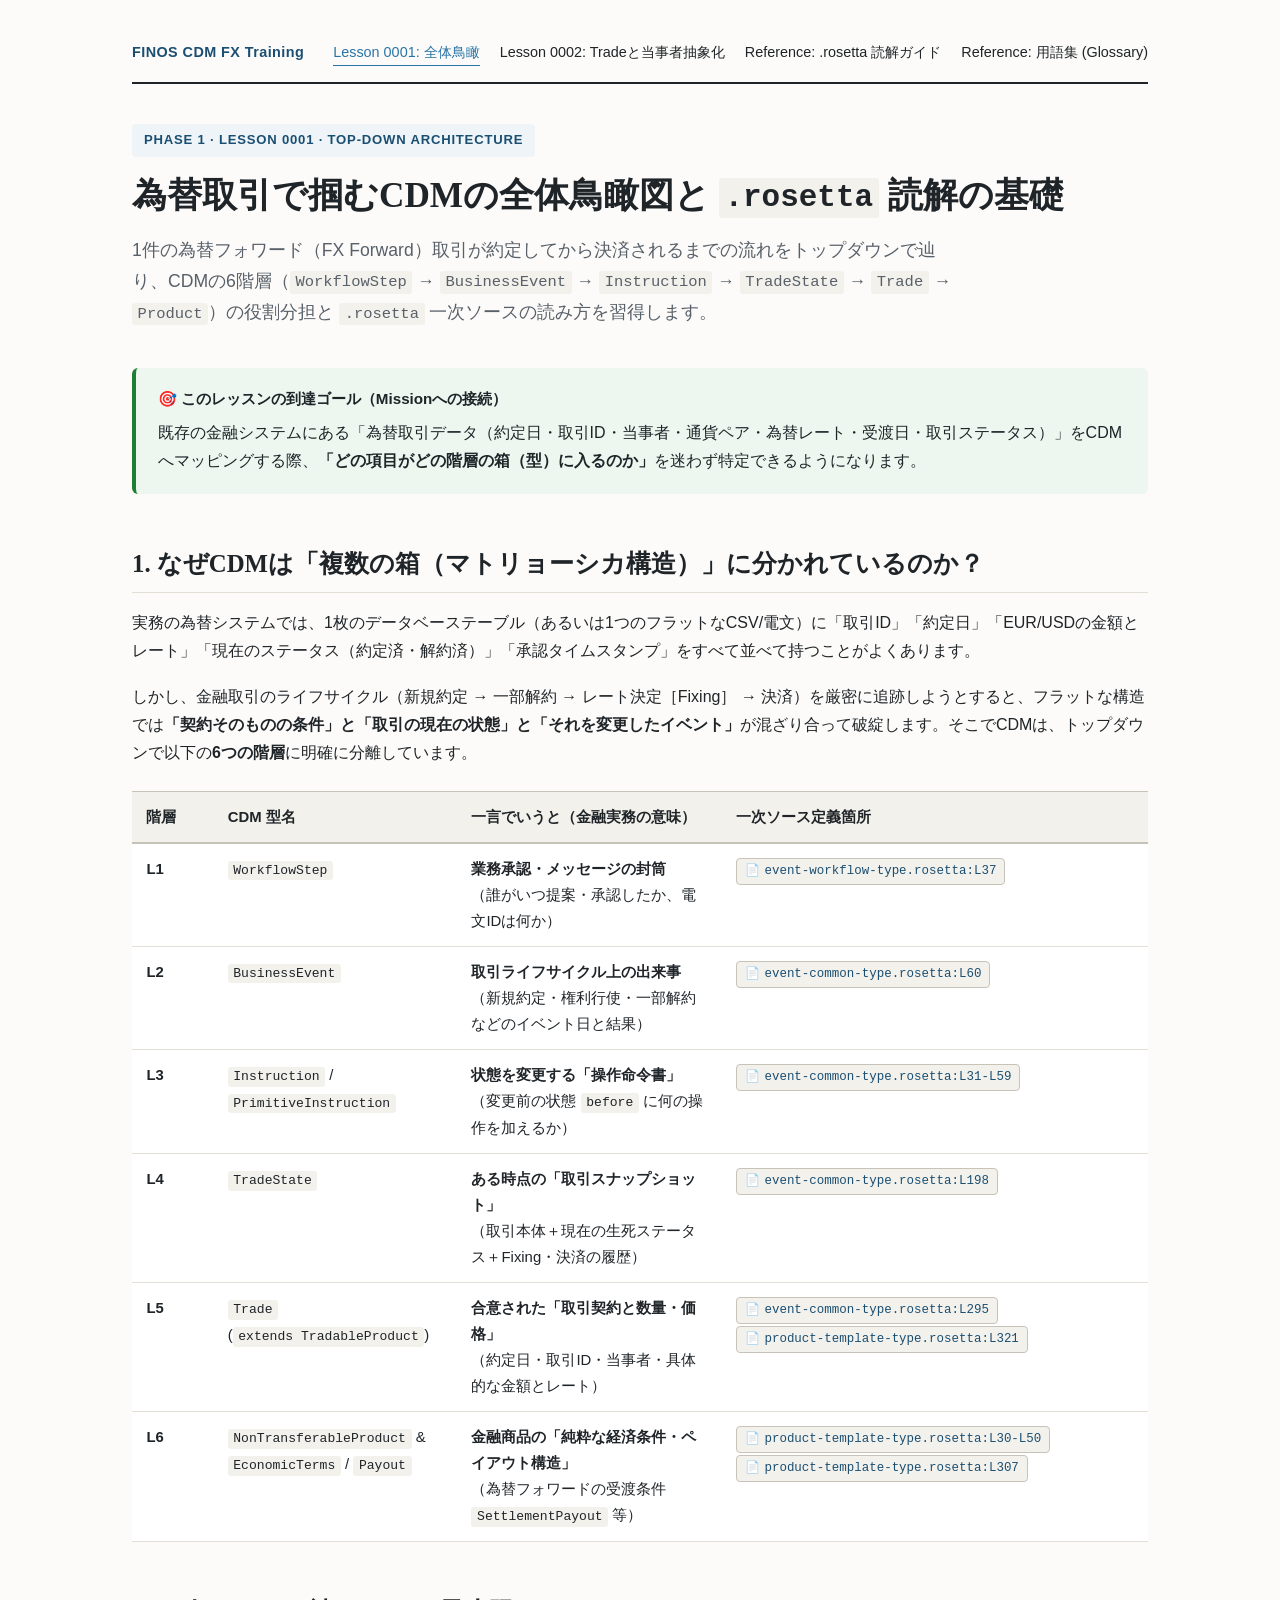
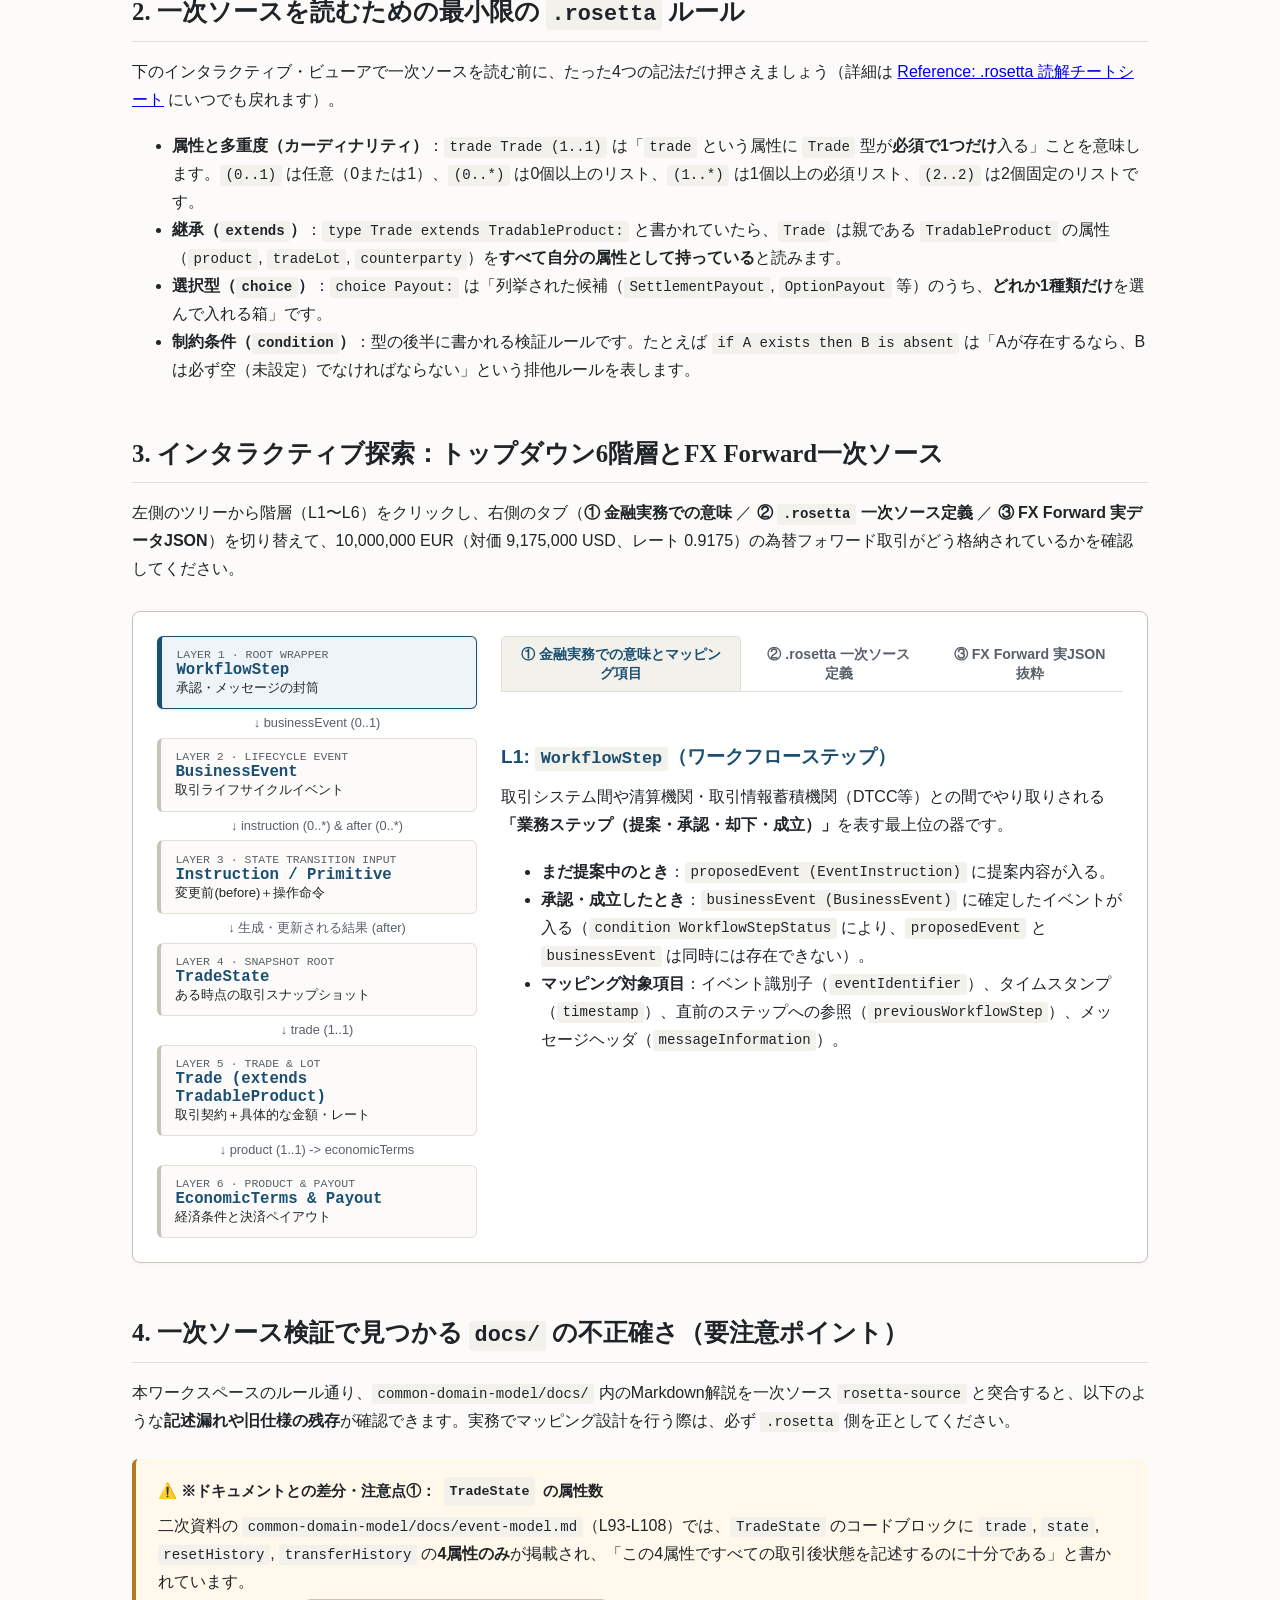
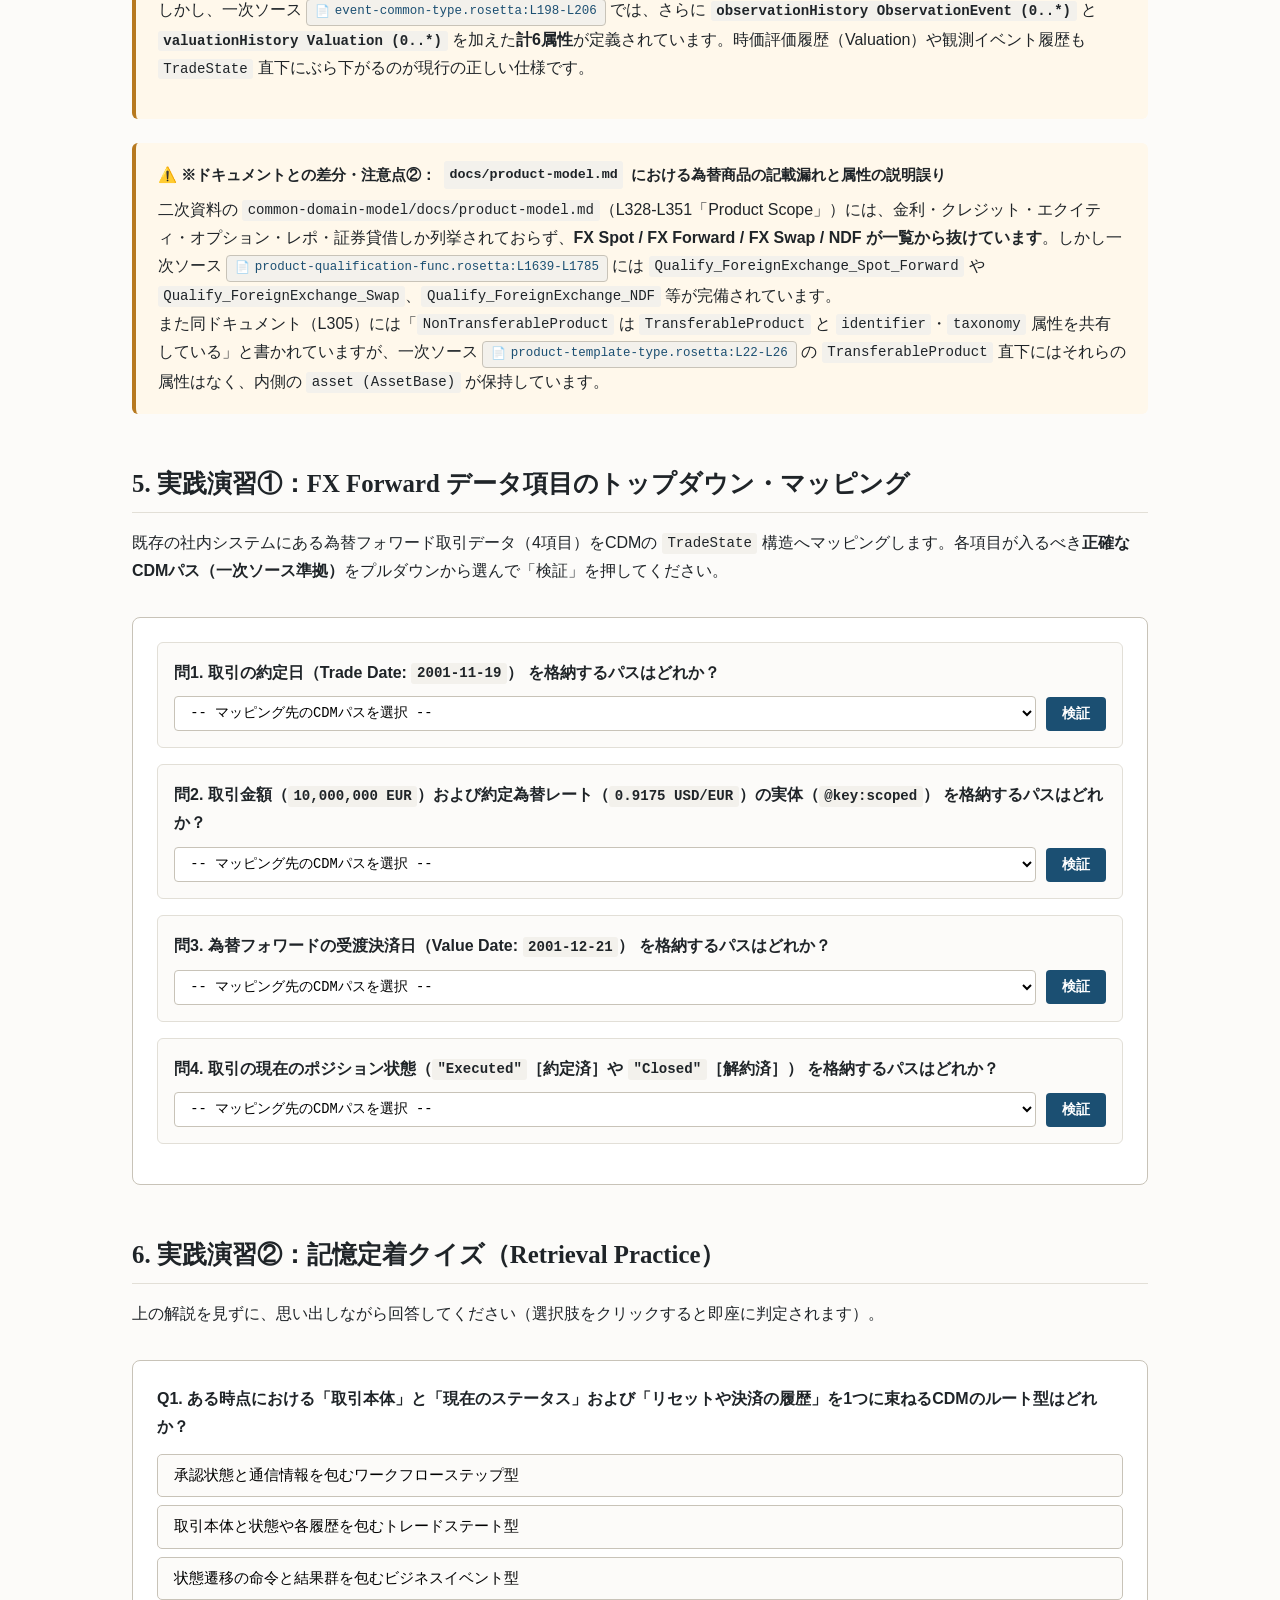
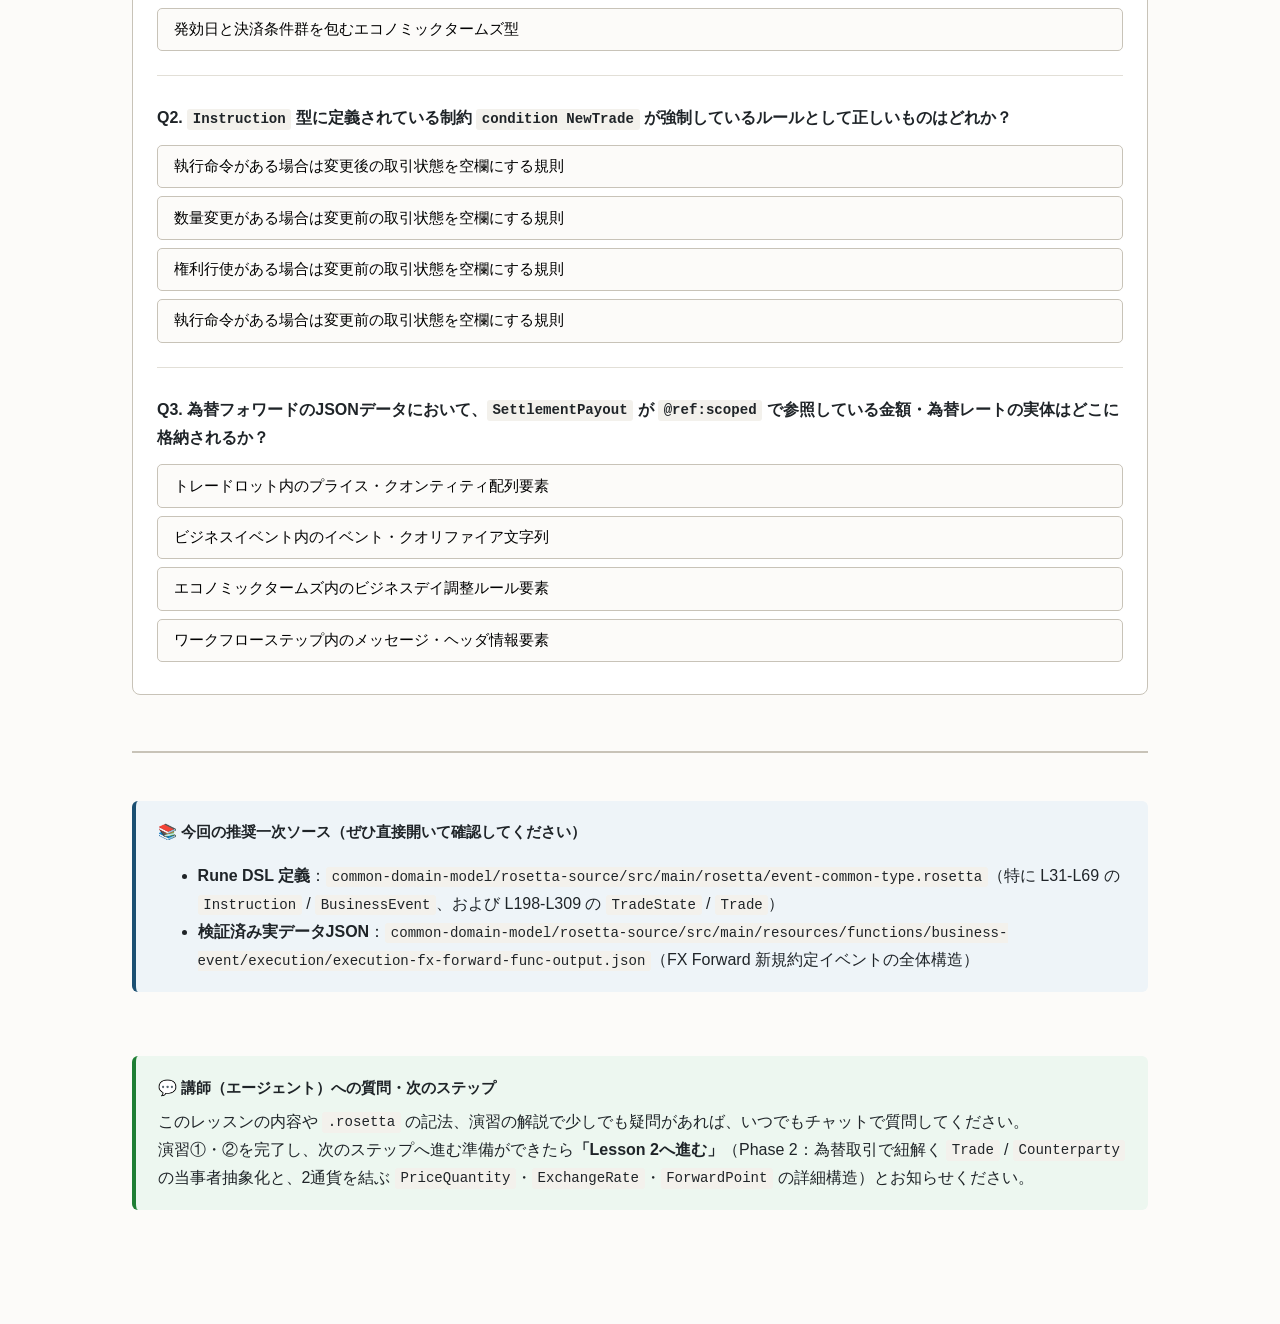
==== lessons/0001-cdm-top-down-overview.html @ 9cece1f0 "lesson1とlesson2" ====
<!DOCTYPE html>
<html lang="ja">
<head>
  <meta charset="UTF-8" />
  <meta name="viewport" content="width=device-width, initial-scale=1.0" />
  <title>Lesson 0001: 為替取引で掴むCDMの全体鳥瞰図と .rosetta 読解の基礎</title>
  <link rel="stylesheet" href="../assets/style.css" />
</head>
<body>
  <div class="page-wrapper">
    <nav class="workspace-nav">
      <a class="brand" href="./0001-cdm-top-down-overview.html">FINOS CDM FX Training</a>
      <div class="nav-links">
        <a href="./0001-cdm-top-down-overview.html" class="active">Lesson 0001: 全体鳥瞰</a>
        <a href="./0002-trade-tradableproduct-party.html">Lesson 0002: Tradeと当事者抽象化</a>
        <a href="../reference/rosetta-reading-guide.html">Reference: .rosetta 読解ガイド</a>
        <a href="../reference/glossary.html">Reference: 用語集 (Glossary)</a>
      </div>
    </nav>

    <header class="lesson-header">
      <div class="lesson-meta">Phase 1 · Lesson 0001 · Top-Down Architecture</div>
      <h1>為替取引で掴むCDMの全体鳥瞰図と <code>.rosetta</code> 読解の基礎</h1>
      <p class="lesson-subtitle">
        1件の為替フォワード（FX Forward）取引が約定してから決済されるまでの流れをトップダウンで辿り、CDMの6階層（<code>WorkflowStep</code> → <code>BusinessEvent</code> → <code>Instruction</code> → <code>TradeState</code> → <code>Trade</code> → <code>Product</code>）の役割分担と <code>.rosetta</code> 一次ソースの読み方を習得します。
      </p>
    </header>

    <div class="callout callout-mission">
      <div class="callout-title">🎯 このレッスンの到達ゴール（Missionへの接続）</div>
      <p style="margin-bottom: 0;">
        既存の金融システムにある「為替取引データ（約定日・取引ID・当事者・通貨ペア・為替レート・受渡日・取引ステータス）」をCDMへマッピングする際、<strong>「どの項目がどの階層の箱（型）に入るのか」</strong>を迷わず特定できるようになります。
      </p>
    </div>

    <!-- Section 1 -->
    <section>
      <h2>1. なぜCDMは「複数の箱（マトリョーシカ構造）」に分かれているのか？</h2>
      <p>
        実務の為替システムでは、1枚のデータベーステーブル（あるいは1つのフラットなCSV/電文）に「取引ID」「約定日」「EUR/USDの金額とレート」「現在のステータス（約定済・解約済）」「承認タイムスタンプ」をすべて並べて持つことがよくあります。
      </p>
      <p>
        しかし、金融取引のライフサイクル（新規約定 → 一部解約 → レート決定［Fixing］ → 決済）を厳密に追跡しようとすると、フラットな構造では<strong>「契約そのものの条件」と「取引の現在の状態」と「それを変更したイベント」</strong>が混ざり合って破綻します。そこでCDMは、トップダウンで以下の<strong>6つの階層</strong>に明確に分離しています。
      </p>

      <table>
        <thead>
          <tr>
            <th style="width: 8%;">階層</th>
            <th style="width: 24%;">CDM 型名</th>
            <th style="width: 26%;">一言でいうと（金融実務の意味）</th>
            <th>一次ソース定義箇所</th>
          </tr>
        </thead>
        <tbody>
          <tr>
            <td><strong>L1</strong></td>
            <td><code>WorkflowStep</code></td>
            <td><strong>業務承認・メッセージの封筒</strong><br />（誰がいつ提案・承認したか、電文IDは何か）</td>
            <td><span class="cite-badge">event-workflow-type.rosetta:L37</span></td>
          </tr>
          <tr>
            <td><strong>L2</strong></td>
            <td><code>BusinessEvent</code></td>
            <td><strong>取引ライフサイクル上の出来事</strong><br />（新規約定・権利行使・一部解約などのイベント日と結果）</td>
            <td><span class="cite-badge">event-common-type.rosetta:L60</span></td>
          </tr>
          <tr>
            <td><strong>L3</strong></td>
            <td><code>Instruction</code> /<br /><code>PrimitiveInstruction</code></td>
            <td><strong>状態を変更する「操作命令書」</strong><br />（変更前の状態 <code>before</code> に何の操作を加えるか）</td>
            <td><span class="cite-badge">event-common-type.rosetta:L31-L59</span></td>
          </tr>
          <tr>
            <td><strong>L4</strong></td>
            <td><code>TradeState</code></td>
            <td><strong>ある時点の「取引スナップショット」</strong><br />（取引本体＋現在の生死ステータス＋Fixing・決済の履歴）</td>
            <td><span class="cite-badge">event-common-type.rosetta:L198</span></td>
          </tr>
          <tr>
            <td><strong>L5</strong></td>
            <td><code>Trade</code><br />(<code>extends TradableProduct</code>)</td>
            <td><strong>合意された「取引契約と数量・価格」</strong><br />（約定日・取引ID・当事者・具体的な金額とレート）</td>
            <td><span class="cite-badge">event-common-type.rosetta:L295</span><br /><span class="cite-badge">product-template-type.rosetta:L321</span></td>
          </tr>
          <tr>
            <td><strong>L6</strong></td>
            <td><code>NonTransferableProduct</code> &amp;<br /><code>EconomicTerms</code> / <code>Payout</code></td>
            <td><strong>金融商品の「純粋な経済条件・ペイアウト構造」</strong><br />（為替フォワードの受渡条件 <code>SettlementPayout</code> 等）</td>
            <td><span class="cite-badge">product-template-type.rosetta:L30-L50</span><br /><span class="cite-badge">product-template-type.rosetta:L307</span></td>
          </tr>
        </tbody>
      </table>
    </section>

    <!-- Section 2 -->
    <section>
      <h2>2. 一次ソースを読むための最小限の <code>.rosetta</code> ルール</h2>
      <p>
        下のインタラクティブ・ビューアで一次ソースを読む前に、たった4つの記法だけ押さえましょう（詳細は <a href="../reference/rosetta-reading-guide.html">Reference: .rosetta 読解チートシート</a> にいつでも戻れます）。
      </p>
      <ul>
        <li>
          <strong>属性と多重度（カーディナリティ）</strong>：<code>trade Trade (1..1)</code> は「<code>trade</code> という属性に <code>Trade</code> 型が<strong>必須で1つだけ</strong>入る」ことを意味します。<code>(0..1)</code> は任意（0または1）、<code>(0..*)</code> は0個以上のリスト、<code>(1..*)</code> は1個以上の必須リスト、<code>(2..2)</code> は2個固定のリストです。
        </li>
        <li>
          <strong>継承（<code>extends</code>）</strong>：<code>type Trade extends TradableProduct:</code> と書かれていたら、<code>Trade</code> は親である <code>TradableProduct</code> の属性（<code>product</code>, <code>tradeLot</code>, <code>counterparty</code>）を<strong>すべて自分の属性として持っている</strong>と読みます。
        </li>
        <li>
          <strong>選択型（<code>choice</code>）</strong>：<code>choice Payout:</code> は「列挙された候補（<code>SettlementPayout</code>, <code>OptionPayout</code> 等）のうち、<strong>どれか1種類だけ</strong>を選んで入れる箱」です。
        </li>
        <li>
          <strong>制約条件（<code>condition</code>）</strong>：型の後半に書かれる検証ルールです。たとえば <code>if A exists then B is absent</code> は「Aが存在するなら、Bは必ず空（未設定）でなければならない」という排他ルールを表します。
        </li>
      </ul>
    </section>

    <!-- Section 3: Interactive Hierarchy Explorer -->
    <section>
      <h2>3. インタラクティブ探索：トップダウン6階層とFX Forward一次ソース</h2>
      <p>
        左側のツリーから階層（L1〜L6）をクリックし、右側のタブ（<strong>① 金融実務での意味</strong> ／ <strong>② <code>.rosetta</code> 一次ソース定義</strong> ／ <strong>③ FX Forward 実データJSON</strong>）を切り替えて、10,000,000 EUR（対価 9,175,000 USD、レート 0.9175）の為替フォワード取引がどう格納されているかを確認してください。
      </p>

      <div class="hierarchy-explorer" data-component="hierarchy-explorer">
        <!-- Left: Clickable Top-Down Tree -->
        <div class="hierarchy-tree">
          <button class="tree-node-btn active" data-node="node-l1">
            <span class="node-level">Layer 1 · Root Wrapper</span>
            <span class="node-name">WorkflowStep</span>
            <span class="node-ja">承認・メッセージの封筒</span>
          </button>
          <div class="tree-arrow">↓ businessEvent (0..1)</div>

          <button class="tree-node-btn" data-node="node-l2">
            <span class="node-level">Layer 2 · Lifecycle Event</span>
            <span class="node-name">BusinessEvent</span>
            <span class="node-ja">取引ライフサイクルイベント</span>
          </button>
          <div class="tree-arrow">↓ instruction (0..*) &amp; after (0..*)</div>

          <button class="tree-node-btn" data-node="node-l3">
            <span class="node-level">Layer 3 · State Transition Input</span>
            <span class="node-name">Instruction / Primitive</span>
            <span class="node-ja">変更前(before)＋操作命令</span>
          </button>
          <div class="tree-arrow">↓ 生成・更新される結果 (after)</div>

          <button class="tree-node-btn" data-node="node-l4">
            <span class="node-level">Layer 4 · Snapshot Root</span>
            <span class="node-name">TradeState</span>
            <span class="node-ja">ある時点の取引スナップショット</span>
          </button>
          <div class="tree-arrow">↓ trade (1..1)</div>

          <button class="tree-node-btn" data-node="node-l5">
            <span class="node-level">Layer 5 · Trade &amp; Lot</span>
            <span class="node-name">Trade (extends TradableProduct)</span>
            <span class="node-ja">取引契約＋具体的な金額・レート</span>
          </button>
          <div class="tree-arrow">↓ product (1..1) -> economicTerms</div>

          <button class="tree-node-btn" data-node="node-l6">
            <span class="node-level">Layer 6 · Product &amp; Payout</span>
            <span class="node-name">EconomicTerms &amp; Payout</span>
            <span class="node-ja">経済条件と決済ペイアウト</span>
          </button>
        </div>

        <!-- Right: Tabbed Detail View -->
        <div class="hierarchy-detail">
          <div class="detail-tabs">
            <button class="detail-tab-btn active" data-tab="tab-meaning">① 金融実務での意味とマッピング項目</button>
            <button class="detail-tab-btn" data-tab="tab-rosetta">② .rosetta 一次ソース定義</button>
            <button class="detail-tab-btn" data-tab="tab-json">③ FX Forward 実JSON抜粋</button>
          </div>

          <!-- L1 Content -->
          <div class="node-detail-card" data-node-content="node-l1" style="display: block;">
            <div class="detail-pane active" data-pane="tab-meaning">
              <h3>L1: <code>WorkflowStep</code>（ワークフローステップ）</h3>
              <p>
                取引システム間や清算機関・取引情報蓄積機関（DTCC等）との間でやり取りされる<strong>「業務ステップ（提案・承認・却下・成立）」</strong>を表す最上位の器です。
              </p>
              <ul>
                <li><strong>まだ提案中のとき</strong>：<code>proposedEvent (EventInstruction)</code> に提案内容が入る。</li>
                <li><strong>承認・成立したとき</strong>：<code>businessEvent (BusinessEvent)</code> に確定したイベントが入る（<code>condition WorkflowStepStatus</code> により、<code>proposedEvent</code> と <code>businessEvent</code> は同時には存在できない）。</li>
                <li><strong>マッピング対象項目</strong>：イベント識別子（<code>eventIdentifier</code>）、タイムスタンプ（<code>timestamp</code>）、直前のステップへの参照（<code>previousWorkflowStep</code>）、メッセージヘッダ（<code>messageInformation</code>）。</li>
              </ul>
            </div>
            <div class="detail-pane" data-pane="tab-rosetta">
              <div class="code-header">
                <span>common-domain-model/rosetta-source/src/main/rosetta/event-workflow-type.rosetta (L37-L67)</span>
              </div>
              <pre><code><span class="kw">type</span> <span class="ty">WorkflowStep</span>:
    <span class="mt">[metadata key]</span>
    <span class="mt">[rootType]</span>

    businessEvent <span class="ty">BusinessEvent</span> (0..1) <span class="cm">&lt;"Life cycle event for the step."&gt;</span>
    counterpartyPositionBusinessEvent <span class="ty">CounterpartyPositionBusinessEvent</span> (0..1)
    proposedEvent <span class="ty">EventInstruction</span> (0..1) <span class="cm">&lt;"The proposed event for a workflow step."&gt;</span>
    rejected <span class="ty">boolean</span> (0..1) <span class="cm">&lt;"Flags this step as rejected."&gt;</span>
    approval <span class="ty">WorkflowStepApproval</span> (0..*)
    previousWorkflowStep <span class="ty">WorkflowStep</span> (0..1)
        <span class="mt">[metadata reference]</span>
    messageInformation <span class="ty">MessageInformation</span> (0..1)
    timestamp <span class="ty">EventTimestamp</span> (1..*)
    eventIdentifier <span class="ty">Identifier</span> (1..*)
    action <span class="ty">ActionEnum</span> (0..1) <span class="cm">&lt;"New, Correct, Cancel"&gt;</span>
    party <span class="ty">Party</span> (0..*)
    account <span class="ty">Account</span> (0..*)
    workflowState <span class="ty">WorkflowState</span> (0..1)

    <span class="cd">condition</span> CounterpartyPositionBusinessEventOrBusinessEventOrProposedEventChoice:
        <span class="kw">required choice</span> counterpartyPositionBusinessEvent, businessEvent, proposedEvent</code></pre>
            </div>
            <div class="detail-pane" data-pane="tab-json">
              <div class="code-header">
                <span>WorkflowStep が BusinessEvent を内包する構造イメージ</span>
              </div>
              <pre><code>{
  "@type": "cdm.event.workflow.WorkflowStep",
  "businessEvent": {
    "@type": "cdm.event.common.BusinessEvent",
    "eventDate": "2001-11-19",
    "eventQualifier": "Execution",
    "instruction": [ ... ],
    "after": [ ... ]
  },
  "timestamp": [ {
    "dateTime": "2001-11-19T10:15:00Z",
    "qualification": "eventCreationDateTime"
  } ],
  "eventIdentifier": [ {
    "assignedIdentifier": [ { "identifier": { "@data": "EVENT-001" } } ]
  } ]
}</code></pre>
            </div>
          </div>

          <!-- L2 Content -->
          <div class="node-detail-card" data-node-content="node-l2" style="display: none;">
            <div class="detail-pane active" data-pane="tab-meaning">
              <h3>L2: <code>BusinessEvent</code>（ビジネスイベント）</h3>
              <p>
                <code>EventInstruction</code> を継承（<code>extends</code>）し、取引ライフサイクル上の<strong>「1つの確定した出来事（新規約定・オプション行使・一部解約・ノベーション等）」</strong>を表します。
              </p>
              <ul>
                <li><strong>親 <code>EventInstruction</code> から引き継ぐ属性</strong>：<code>eventDate</code>（イベント発生日）、<code>effectiveDate</code>（効力発生日）、<code>intent</code>（イベント意図）、そして<strong><code>instruction Instruction (0..*)</code>（どんな操作を行ったか）</strong>。</li>
                <li><strong><code>BusinessEvent</code> 固有の属性</strong>：<code>eventQualifier</code>（<code>"Execution"</code> 等の自動判定ラベル）と、<strong><code>after TradeState (0..*)</code>（イベントの結果として生まれた取引状態）</strong>。</li>
                <li><strong>重要ルール</strong>：<code>condition EventDate</code> により、<code>BusinessEvent</code> では <code>eventDate</code> が必ず存在しなければなりません。</li>
              </ul>
            </div>
            <div class="detail-pane" data-pane="tab-rosetta">
              <div class="code-header">
                <span>event-workflow-type.rosetta (L72-L82) &amp; event-common-type.rosetta (L60-L69)</span>
              </div>
              <pre><code><span class="cm">// 親型（event-workflow-type.rosetta:L72）</span>
<span class="kw">type</span> <span class="ty">EventInstruction</span>:
    intent <span class="ty">EventIntentEnum</span> (0..1)
    corporateActionIntent <span class="ty">CorporateActionTypeEnum</span> (0..1)
    eventDate <span class="ty">date</span> (0..1)
    eventTime <span class="ty">TimeZone</span> (0..1)
    effectiveDate <span class="ty">date</span> (0..1)
    effectiveTime <span class="ty">TimeZone</span> (0..1)
    packageInformation <span class="ty">IdentifiedList</span> (0..1)
    instruction <span class="ty">Instruction</span> (0..*) <span class="cm">&lt;"Specifies the instructions to create the Business Event."&gt;</span>

<span class="cm">// 子型（event-common-type.rosetta:L60）</span>
<span class="kw">type</span> <span class="ty">BusinessEvent</span> <span class="kw">extends</span> <span class="ty">EventInstruction</span>:
    <span class="mt">[metadata key]</span>
    <span class="mt">[rootType]</span>

    eventQualifier <span class="ty">string</span> (0..1) <span class="cm">&lt;"e.g. Execution, PartialTermination, Novation..."&gt;</span>
    after <span class="ty">TradeState</span> (0..*) <span class="cm">&lt;"Specifies the after trade state(s) created."&gt;</span>

    <span class="cd">condition</span> EventDate:
        eventDate <span class="kw">exists</span></code></pre>
            </div>
            <div class="detail-pane" data-pane="tab-json">
              <div class="code-header">
                <span>rosetta-source/src/main/resources/functions/business-event/execution/execution-fx-forward-func-output.json (L1-L10, L157-L160)</span>
              </div>
              <pre><code>{
  "@model" : "cdm",
  "@type" : "cdm.event.common.BusinessEvent",
  "eventDate" : "2001-11-19",
  "instruction" : [ {
    "primitiveInstruction" : {
      "execution" : { ... }
    }
  } ],
  "eventQualifier" : "Execution",
  "after" : [ {
    "trade" : { ... },
    "state" : {
      "positionState" : "Executed"
    }
  } ]
}</code></pre>
            </div>
          </div>

          <!-- L3 Content -->
          <div class="node-detail-card" data-node-content="node-l3" style="display: none;">
            <div class="detail-pane active" data-pane="tab-meaning">
              <h3>L3: <code>Instruction</code> &amp; <code>PrimitiveInstruction</code>（操作命令）</h3>
              <p>
                CDMのイベントモデルの核心は、<strong>「変更前の取引状態（<code>before</code>）＋ プリミティブ命令（<code>primitiveInstruction</code>）＝ 変更後の取引状態（<code>after</code>）」</strong>という関数型ステートマシンになっている点です。
              </p>
              <ul>
                <li><strong>新規約定（Execution）のとき</strong>：まだ取引が存在しない状態から新しい取引を作るため、<strong><code>before</code> は必ず空（<code>is absent</code>）</strong>になり、<code>primitiveInstruction -> execution</code> に約定内容を入れます（<code>condition NewTrade</code> で厳密に強制）。</li>
                <li><strong>既存取引のイベント（一部解約・権利行使・Fixing等）のとき</strong>：<code>before</code> に変更前の <code>TradeState</code> を参照させ、<code>quantityChange</code>（数量変更）や <code>exercise</code>（権利行使）、<code>reset</code>（レート確定）を指定します。</li>
              </ul>
            </div>
            <div class="detail-pane" data-pane="tab-rosetta">
              <div class="code-header">
                <span>common-domain-model/rosetta-source/src/main/rosetta/event-common-type.rosetta (L31-L59)</span>
              </div>
              <pre><code><span class="kw">type</span> <span class="ty">Instruction</span>:
    <span class="mt">[rootType]</span>
    primitiveInstruction <span class="ty">PrimitiveInstruction</span> (0..1)
    before <span class="ty">TradeState</span> (0..1) <span class="cm">&lt;"Specifies the trade state that will be acted on"&gt;</span>
        <span class="mt">[metadata reference]</span>

    <span class="cd">condition</span> NewTrade: <span class="cm">&lt;"There must be no before trade state if execution exists, and vice versa."&gt;</span>
        (<span class="kw">if</span> primitiveInstruction -> execution <span class="kw">exists then</span> before <span class="kw">is absent else</span> True)
            <span class="kw">and</span> (<span class="kw">if</span> before <span class="kw">is absent then</span> primitiveInstruction -> execution <span class="kw">exists else</span> True)

<span class="kw">type</span> <span class="ty">PrimitiveInstruction</span>:
    contractFormation <span class="ty">ContractFormationInstruction</span> (0..1)
    execution <span class="ty">ExecutionInstruction</span> (0..1)       <span class="cm">// 新規約定</span>
    exercise <span class="ty">ExerciseInstruction</span> (0..1)         <span class="cm">// FXオプション等の権利行使</span>
    partyChange <span class="ty">PartyChangeInstruction</span> (0..1)   <span class="cm">// ノベーション（当事者変更）</span>
    quantityChange <span class="ty">QuantityChangeInstruction</span> (0..1) <span class="cm">// 一部解約・増額</span>
    reset <span class="ty">ResetInstruction</span> (0..1)               <span class="cm">// NDF等のFixing（レート決定）</span>
    split <span class="ty">SplitInstruction</span> (0..1)               <span class="cm">// アロケーション・清算分割</span>
    termsChange <span class="ty">TermsChangeInstruction</span> (0..1)   <span class="cm">// 条件変更（アメンドメント）</span>
    transfer <span class="ty">TransferInstruction</span> (0..1)         <span class="cm">// キャッシュフロー受渡・決済</span>
    observation <span class="ty">ObservationInstruction</span> (0..1)
    valuation <span class="ty">ValuationInstruction</span> (0..1)</code></pre>
            </div>
            <div class="detail-pane" data-pane="tab-json">
              <div class="code-header">
                <span>execution-fx-forward-func-output.json (L7-L19, L130-L156) — 新規約定のため before は存在しない</span>
              </div>
              <pre><code>"instruction" : [ {
  "primitiveInstruction" : {
    "execution" : {
      "product" : {
        "taxonomy" : [ {
          "source" : "ISDA",
          "value" : { "name" : { "@data" : "ForeignExchange_Spot_Forward" } },
          "calculated" : true
        } ],
        "economicTerms" : { ... }
      },
      "priceQuantity" : [ ... ],
      "counterparty" : [ ... ],
      "parties" : [ ... ],
      "tradeDate" : { "@data" : "2001-11-19" },
      "tradeIdentifier" : [ ... ]
    }
  }
} ]</code></pre>
            </div>
          </div>

          <!-- L4 Content -->
          <div class="node-detail-card" data-node-content="node-l4" style="display: none;">
            <div class="detail-pane active" data-pane="tab-meaning">
              <h3>L4: <code>TradeState</code>（トレード・ステート）</h3>
              <p>
                実務で「ポジション管理画面」や「取引一覧DB」が保持している<strong>「ある時点における1件の取引の最新状態（スナップショット）」</strong>に相当します。<code>[rootType]</code> がついているため、<code>BusinessEvent</code> の外で単体のJSONルートとしても扱えます（FpMLのConfirmation変換出力もこの <code>TradeState</code> がルートになります）。
              </p>
              <ul>
                <li><code>trade Trade (1..1)</code>：取引契約そのもの（必須）。</li>
                <li><code>state State (0..1)</code>：現在のポジション状態（<code>Executed</code>［約定済］、<code>Formed</code>［契約成立済］、<code>Settled</code>［決済済］、<code>Closed</code>［解約・消滅済］など）。</li>
                <li><strong>4つの履歴リスト（<code>0..*</code>）</strong>：<code>resetHistory</code>（NDF等のFixing履歴）、<code>transferHistory</code>（決済キャッシュフロー履歴）、<code>observationHistory</code>（イベント観測履歴）、<code>valuationHistory</code>（時価評価履歴）。</li>
              </ul>
            </div>
            <div class="detail-pane" data-pane="tab-rosetta">
              <div class="code-header">
                <span>common-domain-model/rosetta-source/src/main/rosetta/event-common-type.rosetta (L198-L206, L235-L242)</span>
              </div>
              <pre><code><span class="kw">type</span> <span class="ty">TradeState</span>:
    <span class="mt">[metadata key]</span>
    <span class="mt">[rootType]</span>
    trade <span class="ty">Trade</span> (1..1) <span class="cm">&lt;"Represents the Trade that has been effected by a business or life-cycle event."&gt;</span>
    state <span class="ty">State</span> (0..1) <span class="cm">&lt;"Represents the State of the Trade through its life-cycle."&gt;</span>
    resetHistory <span class="ty">Reset</span> (0..*) <span class="cm">&lt;"Represents the updated Trade attributes which can change as the result of a reset event."&gt;</span>
    transferHistory <span class="ty">TransferState</span> (0..*) <span class="cm">&lt;"Represents the updated Trade attributes which can change as the result of a transfer event."&gt;</span>
    observationHistory <span class="ty">ObservationEvent</span> (0..*)
    valuationHistory <span class="ty">Valuation</span> (0..*)

<span class="kw">type</span> <span class="ty">State</span>:
    closedState <span class="ty">ClosedState</span> (0..1)
    positionState <span class="ty">PositionStatusEnum</span> (0..1) <span class="cm">&lt;"Executed, Formed, Settled, Cancelled, Closed..."&gt;</span>

    <span class="cd">condition</span> ClosedStateExists:
        <span class="kw">if</span> positionState = <span class="ty">PositionStatusEnum</span> -> Closed
        <span class="kw">then</span> closedState <span class="kw">exists</span></code></pre>
            </div>
            <div class="detail-pane" data-pane="tab-json">
              <div class="code-header">
                <span>rosetta-source/src/main/resources/ingest/output/fpml-confirmation-to-trade-state/fpml-5-13-products-fx-derivatives/fx-ex03-fx-fwd.json</span>
              </div>
              <pre><code>{
  "@model" : "cdm",
  "@type" : "cdm.event.common.TradeState",
  "@version" : "0.0.0.master-SNAPSHOT",
  "@key" : "97ab3971",
  "trade" : {
    "product" : { ... },
    "tradeLot" : [ ... ],
    "counterparty" : [ ... ],
    "tradeIdentifier" : [ ... ],
    "tradeDate" : { "@data" : "2001-11-19" },
    "party" : [ ... ]
  }
}</code></pre>
            </div>
          </div>

          <!-- L5 Content -->
          <div class="node-detail-card" data-node-content="node-l5" style="display: none;">
            <div class="detail-pane active" data-pane="tab-meaning">
              <h3>L5: <code>Trade</code>（<code>extends TradableProduct</code>）</h3>
              <p>
                ここがデータマッピング上の最重要ポイントです。<code>Trade</code> は親型である <strong><code>TradableProduct</code> を継承（<code>extends</code>）</strong>しているため、以下の2グループの属性を併せ持ちます。
              </p>
              <ul>
                <li>
                  <strong>① <code>Trade</code> 自身の属性（取引の行政・契約メタ情報）</strong>：
                  <code>tradeIdentifier (1..*)</code>（両当事者の取引番号やUTI/USI）、<code>tradeDate (1..1)</code>（約定日）、<code>party (0..*)</code>（LEI等の当事者情報の実体）、<code>contractDetails (0..1)</code>（準拠法やISDAマスター契約への紐づけ）、<code>collateral (0..1)</code>。
                </li>
                <li>
                  <strong>② 親 <code>TradableProduct</code> から継承した属性（経済実体）</strong>：
                  <code>product (1..1)</code>（商品構造）、<code>tradeLot (1..*)</code>（<strong>実際の金額・為替レート・通貨を入れる <code>priceQuantity</code> はここに入る！</strong>）、<code>counterparty (2..2)</code>（<code>Party1</code> / <code>Party2</code> と実当事者 <code>party</code> の対応付け）。
                </li>
              </ul>
            </div>
            <div class="detail-pane" data-pane="tab-rosetta">
              <div class="code-header">
                <span>product-template-type.rosetta (L317-L329) &amp; event-common-type.rosetta (L295-L309)</span>
              </div>
              <pre><code><span class="cm">// 親型（product-template-type.rosetta:L321）</span>
<span class="kw">type</span> <span class="ty">TradableProduct</span>:
    product <span class="ty">NonTransferableProduct</span> (1..1)
    tradeLot <span class="ty">TradeLot</span> (1..*) <span class="cm">&lt;"Specifies the price, quantity and effective date of each trade lot"&gt;</span>
    counterparty <span class="ty">Counterparty</span> (2..2) <span class="cm">&lt;"Party1 and Party2 mapped to actual party references"&gt;</span>
    ancillaryParty <span class="ty">AncillaryParty</span> (0..*)
    adjustment <span class="ty">NotionalAdjustmentEnum</span> (0..1)

<span class="kw">type</span> <span class="ty">TradeLot</span>:
    lotIdentifier <span class="ty">Identifier</span> (0..*)
    priceQuantity <span class="ty">PriceQuantity</span> (1..*) <span class="cm">&lt;"為替レート(price)・金額(quantity)・通貨(observable)の実体"&gt;</span>

<span class="cm">// 子型（event-common-type.rosetta:L295）</span>
<span class="kw">type</span> <span class="ty">Trade</span> <span class="kw">extends</span> <span class="ty">TradableProduct</span>:
    <span class="mt">[metadata key]</span>
    tradeIdentifier <span class="ty">TradeIdentifier</span> (1..*)
    tradeDate <span class="ty">date</span> (1..1)
        <span class="mt">[metadata id]</span>
    tradeTime <span class="ty">TimeZone</span> (0..1)
    party <span class="ty">Party</span> (0..*)
    partyRole <span class="ty">PartyRole</span> (0..*)
    executionDetails <span class="ty">ExecutionDetails</span> (0..1)
    contractDetails <span class="ty">ContractDetails</span> (0..1)
    collateral <span class="ty">Collateral</span> (0..1)</code></pre>
            </div>
            <div class="detail-pane" data-pane="tab-json">
              <div class="code-header">
                <span>fx-ex03-fx-fwd.json (L44-L142) — tradeLot に 10,000,000 EUR とレート 0.9175 USD/EUR の実体が入る</span>
              </div>
              <pre><code>"tradeLot" : [ {
  "priceQuantity" : [ {
    "price" : [ {
      "@key:scoped" : "price-1",
      "value" : 0.9175,
      "unit" : { "currency" : { "@data" : "USD" } },
      "perUnitOf" : { "currency" : { "@data" : "EUR" } },
      "priceType" : "ExchangeRate",
      "composite" : {
        "baseValue" : 0.9130,
        "operand" : 0.0045,
        "arithmeticOperator" : "Add",
        "operandType" : "ForwardPoint"
      },
      "derivedQuantity" : {
        "value" : 9175000,
        "unit" : { "currency" : { "@data" : "USD" } }
      }
    } ],
    "quantity" : {
      "@key:scoped" : "quantity-1",
      "value" : 10000000,
      "unit" : { "currency" : { "@data" : "EUR" } }
    },
    "observable" : {
      "@key:scoped" : "observable-1",
      "@data" : { "@type" : "cdm.base.staticdata.asset.common.Cash", ... }
    }
  } ]
} ],
"tradeDate" : { "@data" : "2001-11-19" }</code></pre>
            </div>
          </div>

          <!-- L6 Content -->
          <div class="node-detail-card" data-node-content="node-l6" style="display: none;">
            <div class="detail-pane active" data-pane="tab-meaning">
              <h3>L6: <code>NonTransferableProduct</code> → <code>EconomicTerms</code> → <code>Payout</code></h3>
              <p>
                一番内側にあるのが「金融商品の仕組み（キャッシュフローや決済のルール）」を表す層です。
              </p>
              <ul>
                <li><strong><code>NonTransferableProduct</code></strong>：2者間の相対契約型プロダクト。ISDA分類などを入れる <code>taxonomy</code> と、経済条件の本体 <code>economicTerms (1..1)</code> を持ちます。</li>
                <li><strong><code>EconomicTerms</code></strong>：発効日・終了日や、<strong><code>payout Payout (1..*)</code></strong> を持ちます。</li>
                <li>
                  <strong>為替商品の <code>Payout</code> の使い分け</strong>（Phase 3で詳解）：
                  <ul>
                    <li><strong>FX Spot / Forward / Swap / NDF / NDS</strong>：<code>SettlementPayout</code> を使用。</li>
                    <li><strong>FX Option（バニラ / NDO / アベレージレート / アベレージストライク / バリア / ギャップ）</strong>：<code>OptionPayout</code> を使用。</li>
                    <li><strong>シンセティック・マルチフォワード</strong>：<code>payout (1..*)</code> に複数の <code>OptionPayout</code>（Call＋Put等）およびスケジュールを組み合わせて表現。</li>
                  </ul>
                </li>
              </ul>
            </div>
            <div class="detail-pane" data-pane="tab-rosetta">
              <div class="code-header">
                <span>common-domain-model/rosetta-source/src/main/rosetta/product-template-type.rosetta (L30-L50, L287-L312)</span>
              </div>
              <pre><code><span class="kw">type</span> <span class="ty">NonTransferableProduct</span>:
    <span class="mt">[metadata key]</span>
    identifier <span class="ty">ProductIdentifier</span> (0..*)
    taxonomy <span class="ty">ProductTaxonomy</span> (0..*)
    economicTerms <span class="ty">EconomicTerms</span> (1..1)

<span class="kw">type</span> <span class="ty">EconomicTerms</span>:
    effectiveDate <span class="ty">AdjustableOrRelativeDate</span> (0..1)
    terminationDate <span class="ty">AdjustableOrRelativeDate</span> (0..1)
    dateAdjustments <span class="ty">BusinessDayAdjustments</span> (0..1)
    payout <span class="ty">Payout</span> (1..*) <span class="cm">&lt;"1個以上のPayoutを組み合わせる"&gt;</span>
    terminationProvision <span class="ty">TerminationProvision</span> (0..1)
    calculationAgent <span class="ty">CalculationAgent</span> (0..1)
    nonStandardisedTerms <span class="ty">boolean</span> (0..1)
    collateral <span class="ty">Collateral</span> (0..1)

<span class="kw">choice</span> <span class="ty">Payout</span>:
    <span class="ty">AssetPayout</span>
    <span class="ty">CommodityPayout</span>
    <span class="ty">CreditDefaultPayout</span>
    <span class="ty">FixedPricePayout</span>
    <span class="ty">InterestRatePayout</span>
    <span class="ty">OptionPayout</span>       <span class="cm">// 為替オプション・シンセティック系で使用</span>
    <span class="ty">PerformancePayout</span>
    <span class="ty">SettlementPayout</span>   <span class="cm">// FX Spot / Forward / Swap / NDF で使用</span></code></pre>
            </div>
            <div class="detail-pane" data-pane="tab-json">
              <div class="code-header">
                <span>fx-ex03-fx-fwd.json (L7-L43) — Payout内からは @ref:scoped で tradeLot の金額・レートを参照する</span>
              </div>
              <pre><code>"product" : {
  "taxonomy" : [ {
    "source" : "ISDA",
    "value" : { "name" : { "@data" : "ForeignExchange_Spot_Forward" } },
    "calculated" : true
  } ],
  "economicTerms" : {
    "payout" : [ {
      "@type" : "cdm.product.template.SettlementPayout",
      "payerReceiver" : { "payer" : "Party1", "receiver" : "Party2" },
      "priceQuantity" : {
        "quantitySchedule" : { "@ref:scoped" : "quantity-1" },
        "priceSchedule" : [ { "@ref:scoped" : "price-1" } ]
      },
      "settlementTerms" : {
        "settlementDate" : { "valueDate" : "2001-12-21" }
      },
      "underlier" : {
        "@type" : "cdm.observable.asset.Observable",
        "@ref:scoped" : "observable-1"
      }
    } ]
  }
}</code></pre>
            </div>
          </div>
        </div>
      </div>
    </section>

    <!-- Section 4: Docs Discrepancy Warning -->
    <section>
      <h2>4. 一次ソース検証で見つかる <code>docs/</code> の不正確さ（要注意ポイント）</h2>
      <p>
        本ワークスペースのルール通り、<code>common-domain-model/docs/</code> 内のMarkdown解説を一次ソース <code>rosetta-source</code> と突合すると、以下のような<strong>記述漏れや旧仕様の残存</strong>が確認できます。実務でマッピング設計を行う際は、必ず <code>.rosetta</code> 側を正としてください。
      </p>

      <div class="callout callout-discrepancy">
        <div class="callout-title">⚠️ ※ドキュメントとの差分・注意点①：<code>TradeState</code> の属性数</div>
        <p>
          二次資料の <code>common-domain-model/docs/event-model.md</code>（L93-L108）では、<code>TradeState</code> のコードブロックに <code>trade</code>, <code>state</code>, <code>resetHistory</code>, <code>transferHistory</code> の<strong>4属性のみ</strong>が掲載され、「この4属性ですべての取引後状態を記述するのに十分である」と書かれています。<br />
          しかし、一次ソース <span class="cite-badge">event-common-type.rosetta:L198-L206</span> では、さらに <strong><code>observationHistory ObservationEvent (0..*)</code></strong> と <strong><code>valuationHistory Valuation (0..*)</code></strong> を加えた<strong>計6属性</strong>が定義されています。時価評価履歴（Valuation）や観測イベント履歴も <code>TradeState</code> 直下にぶら下がるのが現行の正しい仕様です。
        </p>
      </div>

      <div class="callout callout-discrepancy">
        <div class="callout-title">⚠️ ※ドキュメントとの差分・注意点②：<code>docs/product-model.md</code> における為替商品の記載漏れと属性の説明誤り</div>
        <p style="margin-bottom: 0;">
          二次資料の <code>common-domain-model/docs/product-model.md</code>（L328-L351「Product Scope」）には、金利・クレジット・エクイティ・オプション・レポ・証券貸借しか列挙されておらず、<strong>FX Spot / FX Forward / FX Swap / NDF が一覧から抜けています</strong>。しかし一次ソース <span class="cite-badge">product-qualification-func.rosetta:L1639-L1785</span> には <code>Qualify_ForeignExchange_Spot_Forward</code> や <code>Qualify_ForeignExchange_Swap</code>、<code>Qualify_ForeignExchange_NDF</code> 等が完備されています。<br />
          また同ドキュメント（L305）には「<code>NonTransferableProduct</code> は <code>TransferableProduct</code> と <code>identifier</code>・<code>taxonomy</code> 属性を共有している」と書かれていますが、一次ソース <span class="cite-badge">product-template-type.rosetta:L22-L26</span> の <code>TransferableProduct</code> 直下にはそれらの属性はなく、内側の <code>asset (AssetBase)</code> が保持しています。
        </p>
      </div>
    </section>

    <!-- Section 5: Interactive Mapping Exercise -->
    <section>
      <h2>5. 実践演習①：FX Forward データ項目のトップダウン・マッピング</h2>
      <p>
        既存の社内システムにある為替フォワード取引データ（4項目）をCDMの <code>TradeState</code> 構造へマッピングします。各項目が入るべき<strong>正確なCDMパス（一次ソース準拠）</strong>をプルダウンから選んで「検証」を押してください。
      </p>

      <div class="exercise-box">
        <!-- Item 1 -->
        <div
          class="mapping-item"
          data-answer="TradeState -> trade -> tradeDate"
          data-explanation="約定日（Trade Date）は商品の経済条件（EconomicTerms）ではなく、合意された取引契約を表す <code>Trade</code> 型の必須属性 <code>tradeDate date (1..1)</code>（<code>event-common-type.rosetta:L300</code>）に格納します。"
        >
          <div class="mapping-prompt">
            問1. <strong>取引の約定日（Trade Date: <code>2001-11-19</code>）</strong> を格納するパスはどれか？
          </div>
          <div class="mapping-controls">
            <select class="mapping-select">
              <option value="">-- マッピング先のCDMパスを選択 --</option>
              <option value="TradeState -> trade -> product -> economicTerms -> effectiveDate">TradeState -> trade -> product -> economicTerms -> effectiveDate</option>
              <option value="TradeState -> trade -> tradeDate">TradeState -> trade -> tradeDate</option>
              <option value="TradeState -> state -> tradeDate">TradeState -> state -> tradeDate</option>
              <option value="TradeState -> trade -> tradeLot -> tradeDate">TradeState -> trade -> tradeLot -> tradeDate</option>
            </select>
            <button class="btn-check">検証</button>
          </div>
          <div class="feedback-msg"></div>
        </div>

        <!-- Item 2 -->
        <div
          class="mapping-item"
          data-answer="TradeState -> trade -> tradeLot -> priceQuantity"
          data-explanation="具体的な取引金額（<code>quantity</code>: 10,000,000 EUR）と約定為替レート（<code>price</code>: 0.9175 USD/EUR）の実体データは、<code>TradableProduct</code> から継承された <code>Trade -> tradeLot -> priceQuantity</code> に格納され、<code>SettlementPayout</code> 側からは <code>@ref:scoped</code> で参照されます。"
        >
          <div class="mapping-prompt">
            問2. <strong>取引金額（<code>10,000,000 EUR</code>）および約定為替レート（<code>0.9175 USD/EUR</code>）の実体（<code>@key:scoped</code>）</strong> を格納するパスはどれか？
          </div>
          <div class="mapping-controls">
            <select class="mapping-select">
              <option value="">-- マッピング先のCDMパスを選択 --</option>
              <option value="TradeState -> trade -> product -> economicTerms -> priceQuantity">TradeState -> trade -> product -> economicTerms -> priceQuantity</option>
              <option value="TradeState -> trade -> executionDetails -> priceQuantity">TradeState -> trade -> executionDetails -> priceQuantity</option>
              <option value="TradeState -> trade -> tradeLot -> priceQuantity">TradeState -> trade -> tradeLot -> priceQuantity</option>
              <option value="TradeState -> valuationHistory -> amount">TradeState -> valuationHistory -> amount</option>
            </select>
            <button class="btn-check">検証</button>
          </div>
          <div class="feedback-msg"></div>
        </div>

        <!-- Item 3 -->
        <div
          class="mapping-item"
          data-answer="TradeState -> trade -> product -> economicTerms -> payout -> SettlementPayout -> settlementTerms -> settlementDate"
          data-explanation="為替フォワードの受渡決済日（Value Date / Settlement Date）は、決済ペイアウト <code>SettlementPayout</code> が持つ <code>settlementTerms -> settlementDate</code> にマッピングされます（<code>fx-ex03-fx-fwd.json:L32-L35</code>）。"
        >
          <div class="mapping-prompt">
            問3. <strong>為替フォワードの受渡決済日（Value Date: <code>2001-12-21</code>）</strong> を格納するパスはどれか？
          </div>
          <div class="mapping-controls">
            <select class="mapping-select">
              <option value="">-- マッピング先のCDMパスを選択 --</option>
              <option value="TradeState -> trade -> product -> economicTerms -> payout -> SettlementPayout -> settlementTerms -> settlementDate">TradeState -> trade -> product -> economicTerms -> payout -> SettlementPayout -> settlementTerms -> settlementDate</option>
              <option value="TradeState -> transferHistory -> transfer -> settlementDate">TradeState -> transferHistory -> transfer -> settlementDate</option>
              <option value="TradeState -> trade -> contractDetails -> settlementDate">TradeState -> trade -> contractDetails -> settlementDate</option>
              <option value="TradeState -> trade -> tradeDate">TradeState -> trade -> tradeDate</option>
            </select>
            <button class="btn-check">検証</button>
          </div>
          <div class="feedback-msg"></div>
        </div>

        <!-- Item 4 -->
        <div
          class="mapping-item"
          data-answer="TradeState -> state -> positionState"
          data-explanation="取引が現在どのライフサイクル段階にあるか（<code>Executed</code>, <code>Formed</code>, <code>Settled</code>, <code>Closed</code> 等）は、<code>Trade</code> の中ではなく1つ外側の <code>TradeState -> state -> positionState</code>（<code>event-common-type.rosetta:L237</code>）に格納されます。"
        >
          <div class="mapping-prompt">
            問4. <strong>取引の現在のポジション状態（<code>"Executed"</code>［約定済］や <code>"Closed"</code>［解約済］）</strong> を格納するパスはどれか？
          </div>
          <div class="mapping-controls">
            <select class="mapping-select">
              <option value="">-- マッピング先のCDMパスを選択 --</option>
              <option value="TradeState -> trade -> product -> economicTerms -> state">TradeState -> trade -> product -> economicTerms -> state</option>
              <option value="TradeState -> state -> positionState">TradeState -> state -> positionState</option>
              <option value="TradeState -> trade -> executionDetails -> executionType">TradeState -> trade -> executionDetails -> executionType</option>
              <option value="TradeState -> resetHistory -> positionState">TradeState -> resetHistory -> positionState</option>
            </select>
            <button class="btn-check">検証</button>
          </div>
          <div class="feedback-msg"></div>
        </div>
      </div>
    </section>

    <!-- Section 6: Retrieval Practice Quiz -->
    <section>
      <h2>6. 実践演習②：記憶定着クイズ（Retrieval Practice）</h2>
      <p>
        上の解説を見ずに、思い出しながら回答してください（選択肢をクリックすると即座に判定されます）。
      </p>

      <div class="quiz-container">
        <!-- Q1: Correct = index 1 (All options = 23 chars) -->
        <div
          class="quiz-question-card"
          data-correct-index="1"
          data-explanation="<code>TradeState</code>（<code>event-common-type.rosetta:L198-L206</code>）が、<code>trade</code> 本体と <code>state</code>、および4種の履歴（<code>resetHistory</code>, <code>transferHistory</code>, <code>observationHistory</code>, <code>valuationHistory</code>）を1つに束ねるスナップショットのルート型です。"
        >
          <div class="quiz-q-title">
            Q1. ある時点における「取引本体」と「現在のステータス」および「リセットや決済の履歴」を1つに束ねるCDMのルート型はどれか？
          </div>
          <div class="quiz-options">
            <button class="quiz-option-btn">承認状態と通信情報を包むワークフローステップ型</button>
            <button class="quiz-option-btn">取引本体と状態や各履歴を包むトレードステート型</button>
            <button class="quiz-option-btn">状態遷移の命令と結果群を包むビジネスイベント型</button>
            <button class="quiz-option-btn">発効日と決済条件群を包むエコノミックタームズ型</button>
          </div>
          <div class="feedback-msg"></div>
        </div>

        <!-- Q2: Correct = index 3 (All options = 26 chars) -->
        <div
          class="quiz-question-card"
          data-correct-index="3"
          data-explanation="<code>Instruction</code> 型の <code>condition NewTrade</code>（<code>event-common-type.rosetta:L41-L43</code>）は、<code>if primitiveInstruction -> execution exists then before is absent</code>（執行命令がある場合は変更前の状態 <code>before</code> は必ず空欄であり、逆もまた真である）と定義しています。"
        >
          <div class="quiz-q-title">
            Q2. <code>Instruction</code> 型に定義されている制約 <code>condition NewTrade</code> が強制しているルールとして正しいものはどれか？
          </div>
          <div class="quiz-options">
            <button class="quiz-option-btn">執行命令がある場合は変更後の取引状態を空欄にする規則</button>
            <button class="quiz-option-btn">数量変更がある場合は変更前の取引状態を空欄にする規則</button>
            <button class="quiz-option-btn">権利行使がある場合は変更前の取引状態を空欄にする規則</button>
            <button class="quiz-option-btn">執行命令がある場合は変更前の取引状態を空欄にする規則</button>
          </div>
          <div class="feedback-msg"></div>
        </div>

        <!-- Q3: Correct = index 0 (All options = 25 chars) -->
        <div
          class="quiz-question-card"
          data-correct-index="0"
          data-explanation="<code>Product</code> 内の <code>Payout</code> は契約テンプレートであり、具体的な数値（10,000,000 EUR や 0.9175 USD/EUR）は <code>Trade -> tradeLot -> priceQuantity</code> 側に <code>@key:scoped</code> 付きで格納され、<code>Payout</code> からは <code>@ref:scoped</code> で参照されます。"
        >
          <div class="quiz-q-title">
            Q3. 為替フォワードのJSONデータにおいて、<code>SettlementPayout</code> が <code>@ref:scoped</code> で参照している金額・為替レートの実体はどこに格納されるか？
          </div>
          <div class="quiz-options">
            <button class="quiz-option-btn">トレードロット内のプライス・クオンティティ配列要素</button>
            <button class="quiz-option-btn">ビジネスイベント内のイベント・クオリファイア文字列</button>
            <button class="quiz-option-btn">エコノミックタームズ内のビジネスデイ調整ルール要素</button>
            <button class="quiz-option-btn">ワークフローステップ内のメッセージ・ヘッダ情報要素</button>
          </div>
          <div class="feedback-msg"></div>
        </div>
      </div>
    </section>

    <!-- Footer: Primary Source Recommendation & Agent Reminder -->
    <footer class="lesson-footer">
      <div class="callout">
        <div class="callout-title">📚 今回の推奨一次ソース（ぜひ直接開いて確認してください）</div>
        <ul style="margin-bottom: 0;">
          <li>
            <strong>Rune DSL 定義</strong>：<code>common-domain-model/rosetta-source/src/main/rosetta/event-common-type.rosetta</code>（特に L31-L69 の <code>Instruction</code> / <code>BusinessEvent</code>、および L198-L309 の <code>TradeState</code> / <code>Trade</code>）
          </li>
          <li>
            <strong>検証済み実データJSON</strong>：<code>common-domain-model/rosetta-source/src/main/resources/functions/business-event/execution/execution-fx-forward-func-output.json</code>（FX Forward 新規約定イベントの全体構造）
          </li>
        </ul>
      </div>

      <div class="callout callout-mission">
        <div class="callout-title">💬 講師（エージェント）への質問・次のステップ</div>
        <p style="margin-bottom: 0;">
          このレッスンの内容や <code>.rosetta</code> の記法、演習の解説で少しでも疑問があれば、いつでもチャットで質問してください。<br />
          演習①・②を完了し、次のステップへ進む準備ができたら<strong>「Lesson 2へ進む」</strong>（Phase 2：為替取引で紐解く <code>Trade</code> / <code>Counterparty</code> の当事者抽象化と、2通貨を結ぶ <code>PriceQuantity</code>・<code>ExchangeRate</code>・<code>ForwardPoint</code> の詳細構造）とお知らせください。
        </p>
      </div>
    </footer>
  </div>
  <script src="../assets/cdm-learning.js"></script>
</body>
</html>
---- assets/style.css ----
/* ==========================================================================
   FINOS CDM Training Workspace — Shared Stylesheet (Tufte-inspired)
   ========================================================================== */

:root {
  --bg-paper: #fcfbf9;
  --bg-card: #ffffff;
  --bg-code: #1e242b;
  --bg-subtle: #f3f1ec;
  --bg-accent-soft: #eef4f8;
  --bg-warn-soft: #fff8eb;
  --bg-success-soft: #edf7f0;
  --bg-error-soft: #fdf0f0;

  --text-main: #1f2428;
  --text-muted: #586069;
  --text-light: #f6f8fa;

  --accent-primary: #1b4f72;
  --accent-secondary: #2874a6;
  --accent-gold: #b7791f;
  --accent-success: #1e7e34;
  --accent-error: #c0392b;

  --border-light: #e2dfd7;
  --border-strong: #c8c3b8;

  --font-serif: "Palatino Linotype", "Book Antiqua", Palatino, "Hiragino Mincho ProN", "Yu Mincho", serif;
  --font-sans: -apple-system, BlinkMacSystemFont, "Segoe UI", "Hiragino Sans", "Yu Gothic UI", "Meiryo", sans-serif;
  --font-mono: "JetBrains Mono", "Cascadia Code", "Consolas", "SFMono-Regular", monospace;
}

* {
  box-sizing: border-box;
}

html {
  font-size: 16px;
  scroll-behavior: smooth;
}

body {
  margin: 0;
  padding: 0;
  background-color: var(--bg-paper);
  color: var(--text-main);
  font-family: var(--font-sans);
  line-height: 1.75;
  -webkit-font-smoothing: antialiased;
}

/* Layout Container */
.page-wrapper {
  max-width: 1080px;
  margin: 0 auto;
  padding: 2.5rem 2rem 5rem;
}

/* Top Navigation Bar */
.workspace-nav {
  display: flex;
  flex-wrap: wrap;
  justify-content: space-between;
  align-items: center;
  gap: 1rem;
  padding-bottom: 1rem;
  margin-bottom: 2.5rem;
  border-bottom: 2px solid var(--text-main);
  font-size: 0.9rem;
}

.workspace-nav .brand {
  font-weight: 700;
  letter-spacing: 0.03em;
  color: var(--accent-primary);
  text-decoration: none;
}

.workspace-nav .nav-links {
  display: flex;
  flex-wrap: wrap;
  gap: 1.25rem;
}

.workspace-nav a {
  color: var(--text-main);
  text-decoration: none;
  border-bottom: 1px solid transparent;
  transition: border-color 0.15s ease, color 0.15s ease;
}

.workspace-nav a:hover,
.workspace-nav a.active {
  color: var(--accent-secondary);
  border-bottom-color: var(--accent-secondary);
}

/* Header & Typography */
.lesson-header {
  margin-bottom: 2.5rem;
}

.lesson-meta {
  display: inline-flex;
  align-items: center;
  gap: 0.75rem;
  font-size: 0.82rem;
  font-weight: 600;
  text-transform: uppercase;
  letter-spacing: 0.06em;
  color: var(--accent-primary);
  background: var(--bg-accent-soft);
  padding: 0.3rem 0.75rem;
  border-radius: 4px;
  margin-bottom: 0.75rem;
}

h1 {
  font-family: var(--font-serif);
  font-size: 2.2rem;
  font-weight: 700;
  line-height: 1.3;
  margin: 0.25rem 0 1rem;
  color: var(--text-main);
}

.lesson-subtitle {
  font-size: 1.1rem;
  color: var(--text-muted);
  margin: 0;
  max-width: 820px;
}

h2 {
  font-family: var(--font-serif);
  font-size: 1.55rem;
  margin-top: 3rem;
  margin-bottom: 1rem;
  padding-bottom: 0.4rem;
  border-bottom: 1px solid var(--border-light);
  color: var(--text-main);
}

h3 {
  font-size: 1.2rem;
  margin-top: 2rem;
  margin-bottom: 0.6rem;
  color: var(--accent-primary);
}

p {
  margin-top: 0;
  margin-bottom: 1.15rem;
}

/* Primary Source Citation Badge */
.cite-badge {
  display: inline-flex;
  align-items: center;
  gap: 0.3rem;
  font-family: var(--font-mono);
  font-size: 0.78rem;
  background-color: var(--bg-subtle);
  color: var(--accent-primary);
  border: 1px solid var(--border-strong);
  border-radius: 4px;
  padding: 0.1rem 0.5rem;
  text-decoration: none;
  vertical-align: baseline;
  transition: background-color 0.15s ease;
}

.cite-badge:hover {
  background-color: var(--bg-accent-soft);
  border-color: var(--accent-secondary);
}

.cite-badge::before {
  content: "📄";
  font-size: 0.75rem;
}

/* Callout Boxes (Primary Source Note / Docs Discrepancy Warning / Mission Tie-in) */
.callout {
  padding: 1.15rem 1.35rem;
  margin: 1.5rem 0;
  border-radius: 6px;
  border-left: 4px solid var(--accent-primary);
  background-color: var(--bg-accent-soft);
}

.callout-title {
  font-weight: 700;
  font-size: 0.95rem;
  margin-bottom: 0.4rem;
  display: flex;
  align-items: center;
  gap: 0.5rem;
}

.callout.callout-discrepancy {
  border-left-color: var(--accent-gold);
  background-color: var(--bg-warn-soft);
}

.callout.callout-mission {
  border-left-color: var(--accent-success);
  background-color: var(--bg-success-soft);
}

/* Code & Rosetta Blocks */
pre {
  background-color: var(--bg-code);
  color: var(--text-light);
  font-family: var(--font-mono);
  font-size: 0.86rem;
  line-height: 1.6;
  padding: 1.1rem 1.35rem;
  border-radius: 6px;
  overflow-x: auto;
  margin: 1rem 0 1.5rem;
}

code {
  font-family: var(--font-mono);
  font-size: 0.88em;
  background-color: var(--bg-subtle);
  padding: 0.15rem 0.35rem;
  border-radius: 3px;
}

pre code {
  background: none;
  padding: 0;
  font-size: inherit;
  color: inherit;
}

.code-header {
  display: flex;
  justify-content: space-between;
  align-items: center;
  background-color: #14181d;
  color: #9da7b3;
  font-family: var(--font-mono);
  font-size: 0.78rem;
  padding: 0.45rem 1rem;
  border-top-left-radius: 6px;
  border-top-right-radius: 6px;
  margin-top: 1rem;
}

.code-header + pre {
  margin-top: 0;
  border-top-left-radius: 0;
  border-top-right-radius: 0;
}

.code-header a {
  color: #79b8ff;
  text-decoration: none;
}

/* Syntax Highlighting Helpers */
.kw { color: #ff7b72; font-weight: 600; }
.ty { color: #79c0ff; }
.cm { color: #8b949e; font-style: italic; }
.st { color: #a5d6ff; }
.mt { color: #d2a8ff; }
.cd { color: #ffa657; font-weight: 600; }

/* Tables */
table {
  width: 100%;
  border-collapse: collapse;
  margin: 1.5rem 0;
  font-size: 0.93rem;
  background: var(--bg-card);
}

th, td {
  text-align: left;
  padding: 0.75rem 0.9rem;
  border-bottom: 1px solid var(--border-light);
  vertical-align: top;
}

th {
  background-color: var(--bg-subtle);
  font-weight: 700;
  border-top: 1px solid var(--border-strong);
  border-bottom: 2px solid var(--border-strong);
}

/* ==========================================================================
   Component 1: Interactive Top-Down Hierarchy Explorer
   ========================================================================== */
.hierarchy-explorer {
  display: grid;
  grid-template-columns: 320px 1fr;
  gap: 1.5rem;
  background: var(--bg-card);
  border: 1px solid var(--border-strong);
  border-radius: 8px;
  padding: 1.5rem;
  margin: 1.75rem 0;
  box-shadow: 0 2px 6px rgba(0, 0, 0, 0.03);
}

@media (max-width: 840px) {
  .hierarchy-explorer {
    grid-template-columns: 1fr;
  }
}

.hierarchy-tree {
  display: flex;
  flex-direction: column;
  gap: 0.5rem;
}

.tree-node-btn {
  display: flex;
  flex-direction: column;
  align-items: flex-start;
  width: 100%;
  text-align: left;
  padding: 0.7rem 0.9rem;
  background: var(--bg-paper);
  border: 1px solid var(--border-light);
  border-left: 4px solid var(--border-strong);
  border-radius: 6px;
  cursor: pointer;
  transition: all 0.15s ease;
  font-family: var(--font-sans);
}

.tree-node-btn:hover {
  background: var(--bg-accent-soft);
  border-left-color: var(--accent-secondary);
}

.tree-node-btn.active {
  background: var(--bg-accent-soft);
  border-color: var(--accent-primary);
  border-left: 5px solid var(--accent-primary);
  box-shadow: 0 1px 4px rgba(27, 79, 114, 0.12);
}

.tree-node-btn .node-level {
  font-size: 0.72rem;
  font-family: var(--font-mono);
  color: var(--text-muted);
  text-transform: uppercase;
}

.tree-node-btn .node-name {
  font-family: var(--font-mono);
  font-weight: 700;
  font-size: 0.98rem;
  color: var(--accent-primary);
}

.tree-node-btn .node-ja {
  font-size: 0.82rem;
  color: var(--text-main);
}

.tree-arrow {
  text-align: center;
  color: var(--text-muted);
  font-size: 0.8rem;
  line-height: 1;
  user-select: none;
}

.hierarchy-detail {
  display: flex;
  flex-direction: column;
}

.detail-tabs {
  display: flex;
  gap: 0.5rem;
  border-bottom: 1px solid var(--border-light);
  margin-bottom: 1rem;
}

.detail-tab-btn {
  padding: 0.5rem 0.95rem;
  border: 1px solid transparent;
  border-bottom: none;
  background: none;
  font-family: var(--font-sans);
  font-size: 0.88rem;
  font-weight: 600;
  color: var(--text-muted);
  cursor: pointer;
  border-top-left-radius: 5px;
  border-top-right-radius: 5px;
}

.detail-tab-btn.active {
  background: var(--bg-subtle);
  color: var(--accent-primary);
  border-color: var(--border-light);
}

.detail-pane {
  display: none;
}

.detail-pane.active {
  display: block;
}

/* ==========================================================================
   Component 2: Interactive Mapping & Reading Exercise
   ========================================================================== */
.exercise-box {
  background: var(--bg-card);
  border: 1px solid var(--border-strong);
  border-radius: 8px;
  padding: 1.5rem;
  margin: 2rem 0;
}

.mapping-item {
  padding: 1rem;
  border: 1px solid var(--border-light);
  border-radius: 6px;
  margin-bottom: 1rem;
  background: var(--bg-paper);
}

.mapping-prompt {
  font-weight: 600;
  margin-bottom: 0.6rem;
}

.mapping-controls {
  display: flex;
  flex-wrap: wrap;
  gap: 0.6rem;
  align-items: center;
}

.mapping-select {
  flex: 1;
  min-width: 260px;
  padding: 0.5rem 0.7rem;
  font-family: var(--font-mono);
  font-size: 0.86rem;
  border: 1px solid var(--border-strong);
  border-radius: 4px;
  background: var(--bg-card);
}

.btn-check {
  padding: 0.5rem 1rem;
  background: var(--accent-primary);
  color: #ffffff;
  border: none;
  border-radius: 4px;
  font-weight: 600;
  cursor: pointer;
  font-size: 0.86rem;
}

.btn-check:hover {
  background: var(--accent-secondary);
}

.feedback-msg {
  margin-top: 0.65rem;
  padding: 0.65rem 0.85rem;
  border-radius: 4px;
  font-size: 0.88rem;
  display: none;
}

.feedback-msg.correct {
  display: block;
  background: var(--bg-success-soft);
  border-left: 3px solid var(--accent-success);
  color: #145523;
}

.feedback-msg.incorrect {
  display: block;
  background: var(--bg-error-soft);
  border-left: 3px solid var(--accent-error);
  color: #7c1f16;
}

/* ==========================================================================
   Component 3: Desirable-Difficulty 4-Choice Quiz Widget
   ========================================================================== */
.quiz-container {
  background: var(--bg-card);
  border: 1px solid var(--border-strong);
  border-radius: 8px;
  padding: 1.5rem;
  margin: 2rem 0;
}

.quiz-question-card {
  margin-bottom: 1.75rem;
  padding-bottom: 1.5rem;
  border-bottom: 1px solid var(--border-light);
}

.quiz-question-card:last-of-type {
  margin-bottom: 0.5rem;
  padding-bottom: 0;
  border-bottom: none;
}

.quiz-q-title {
  font-weight: 700;
  margin-bottom: 0.8rem;
}

.quiz-options {
  display: grid;
  grid-template-columns: 1fr;
  gap: 0.5rem;
}

.quiz-option-btn {
  text-align: left;
  padding: 0.7rem 1rem;
  background: var(--bg-paper);
  border: 1px solid var(--border-strong);
  border-radius: 5px;
  font-family: var(--font-sans);
  font-size: 0.92rem;
  cursor: pointer;
  transition: background-color 0.12s ease, border-color 0.12s ease;
}

.quiz-option-btn:hover:not(:disabled) {
  background: var(--bg-accent-soft);
  border-color: var(--accent-secondary);
}

.quiz-option-btn.selected-correct {
  background: var(--bg-success-soft);
  border-color: var(--accent-success);
  font-weight: 600;
}

.quiz-option-btn.selected-wrong {
  background: var(--bg-error-soft);
  border-color: var(--accent-error);
}

/* Footer & Agent Reminder */
.lesson-footer {
  margin-top: 3.5rem;
  padding-top: 1.5rem;
  border-top: 2px solid var(--border-strong);
  display: flex;
  flex-direction: column;
  gap: 1rem;
}

/* Print Optimization */
@media print {
  body {
    background: #ffffff;
    font-size: 11pt;
  }
  .page-wrapper {
    max-width: 100%;
    padding: 0;
  }
  .btn-check, .detail-tabs {
    display: none;
  }
  .detail-pane {
    display: block !important;
    margin-bottom: 1rem;
  }
  pre {
    white-space: pre-wrap;
    border: 1px solid #ccc;
  }
}
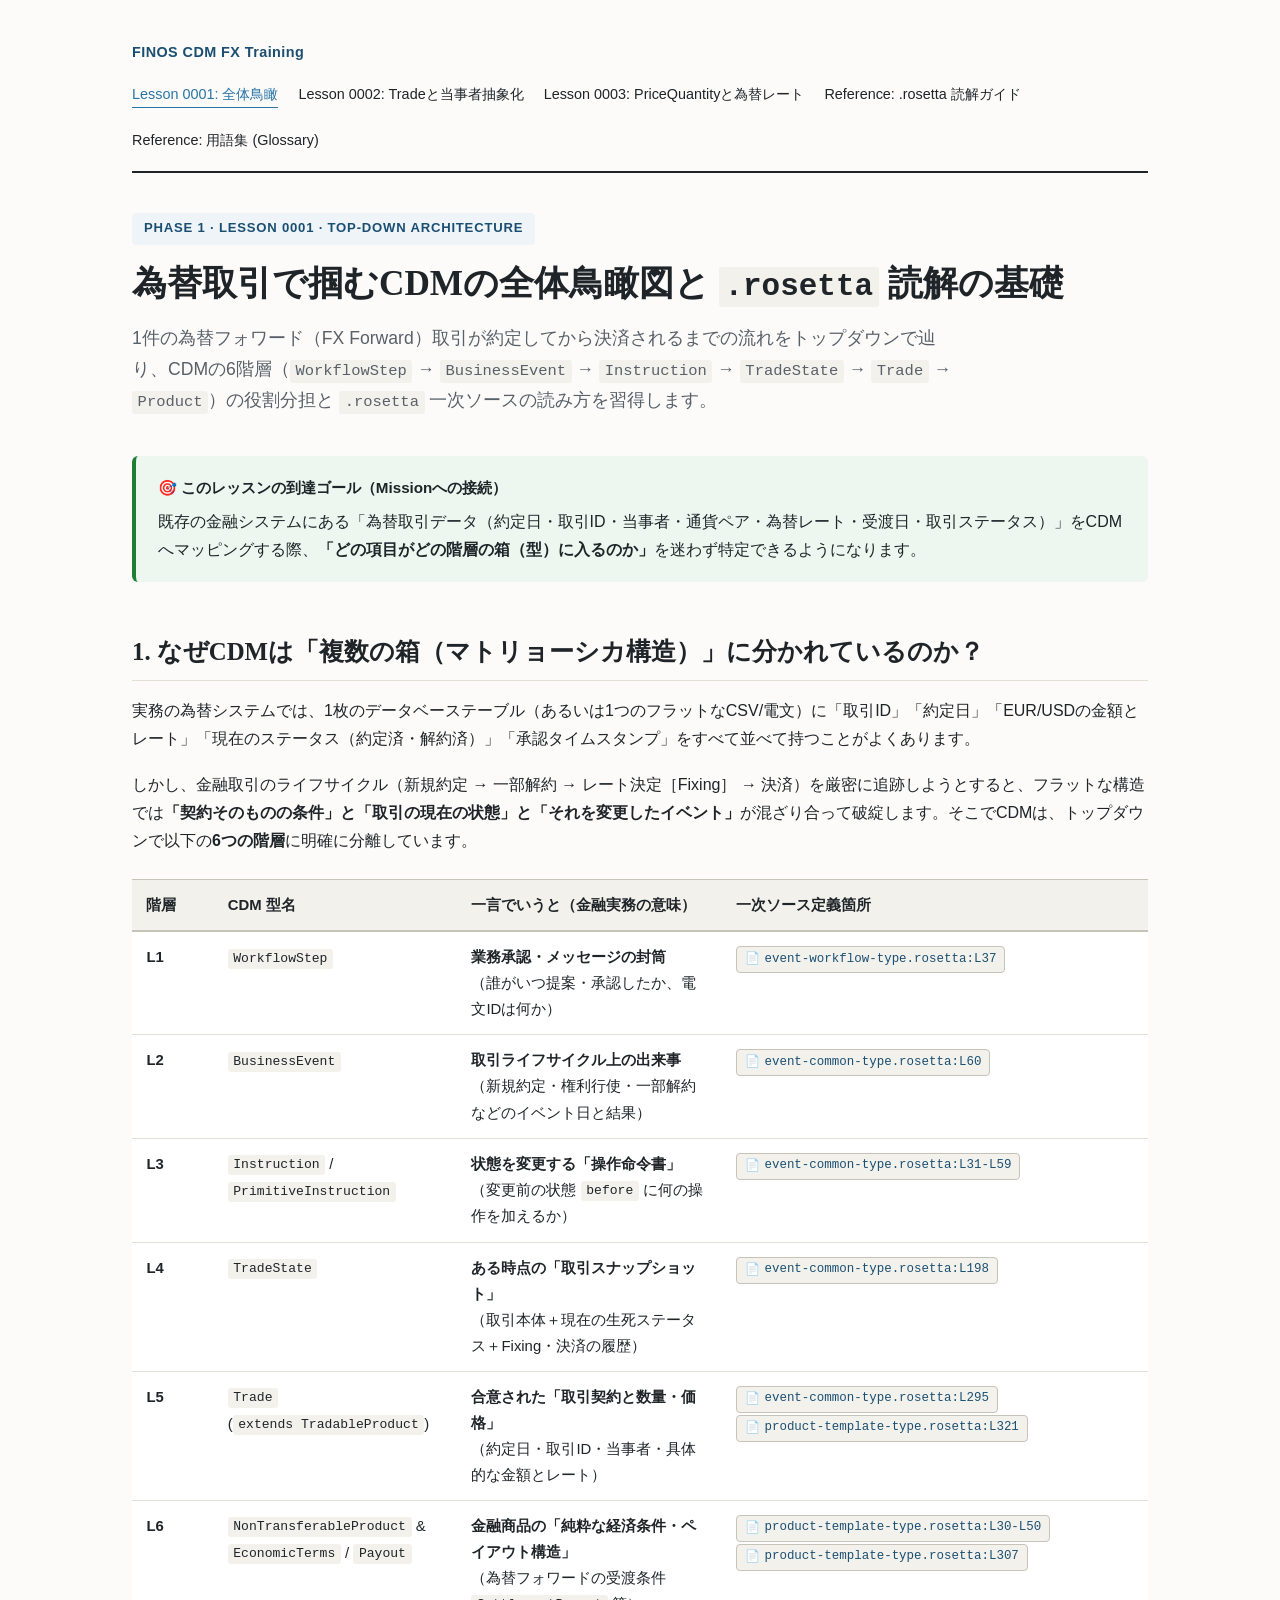
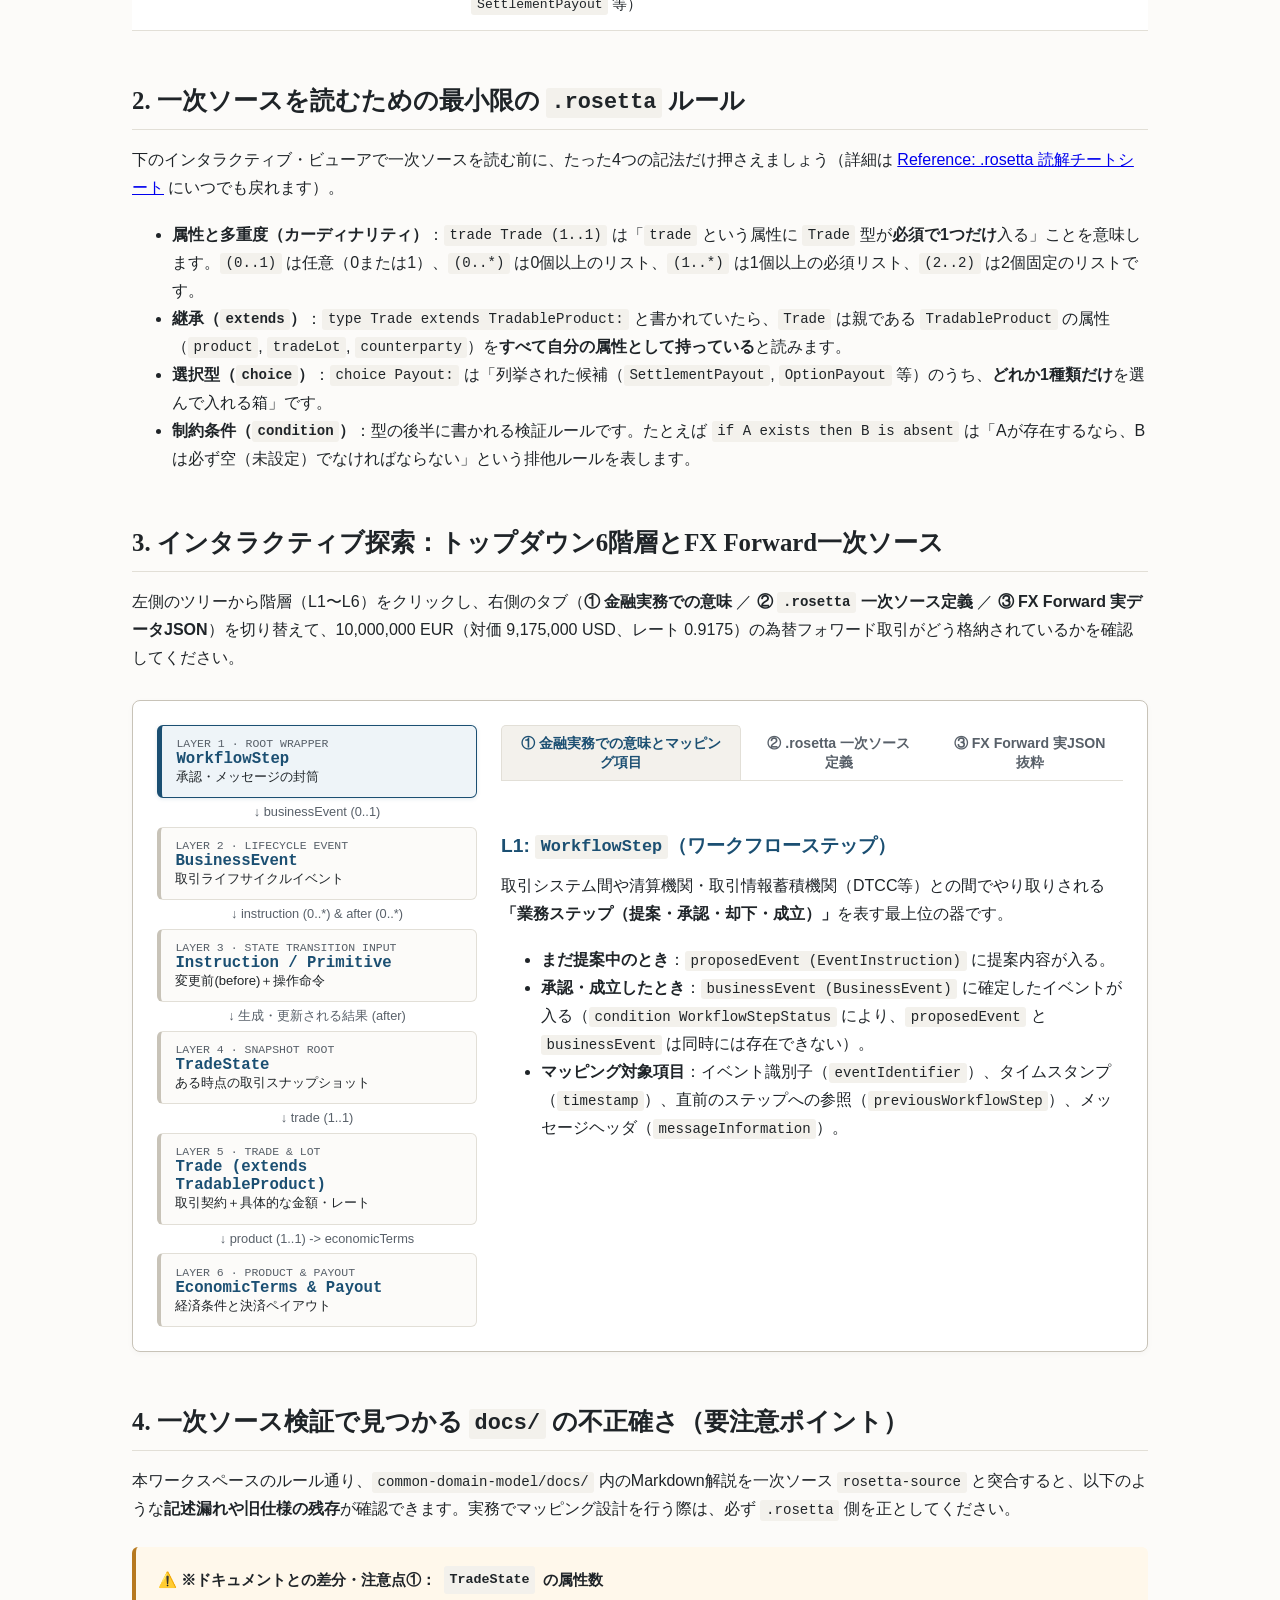
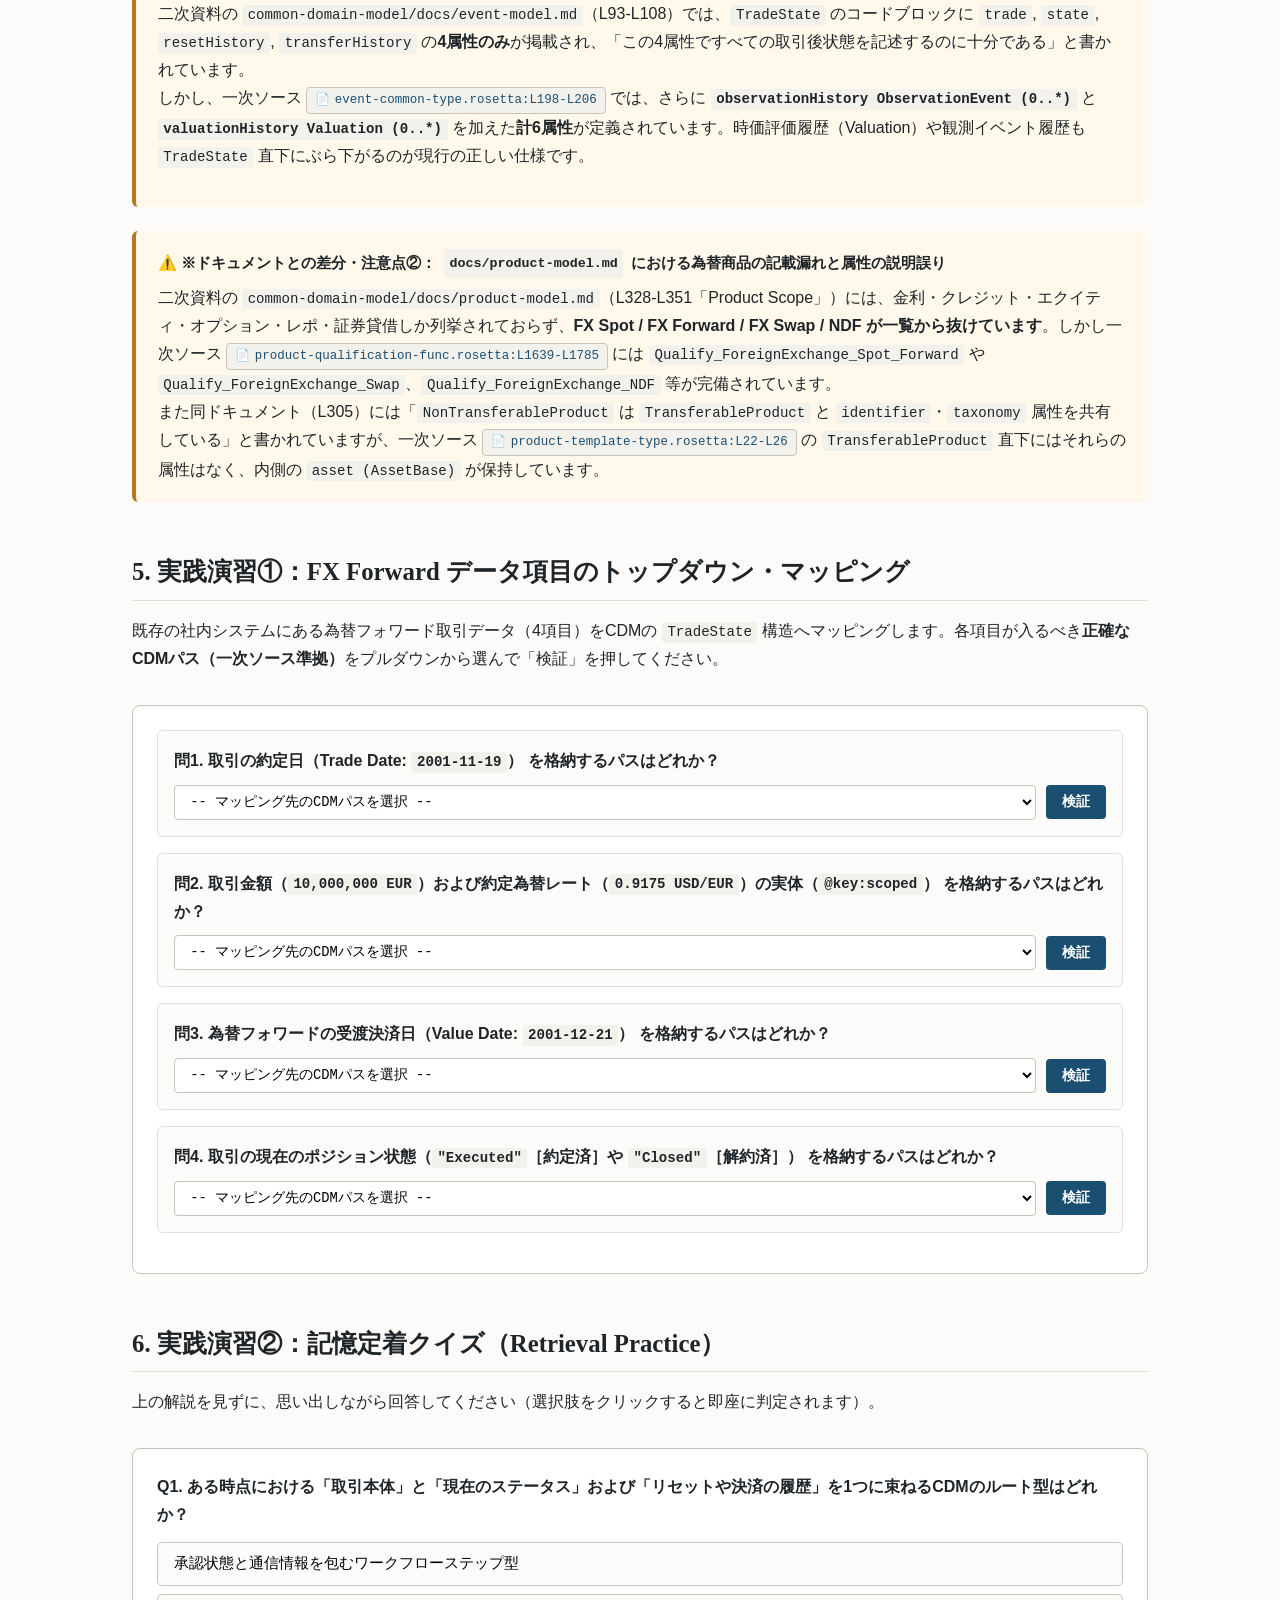
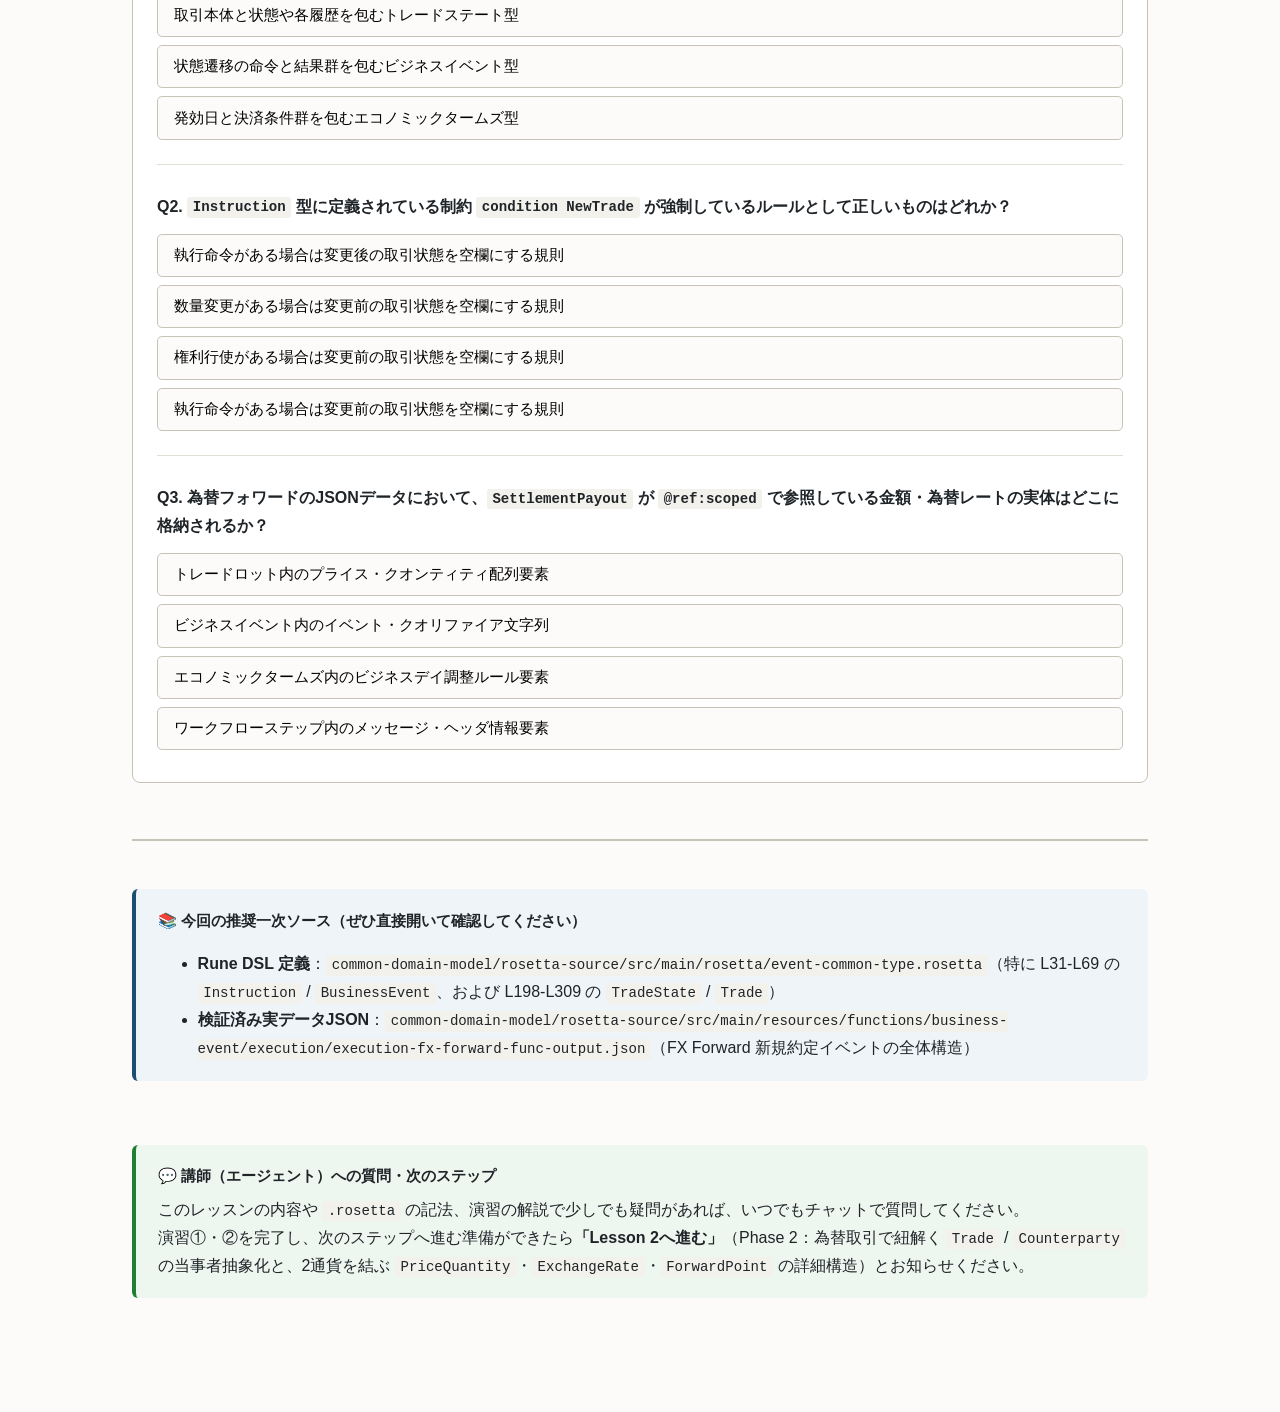
==== commit 23c43958: "レッスンフレームワークとレッスン3を追加" ====
--- a/lessons/0001-cdm-top-down-overview.html
+++ b/lessons/0001-cdm-top-down-overview.html
@@ -13,6 +13,7 @@
       <div class="nav-links">
         <a href="./0001-cdm-top-down-overview.html" class="active">Lesson 0001: 全体鳥瞰</a>
         <a href="./0002-trade-tradableproduct-party.html">Lesson 0002: Tradeと当事者抽象化</a>
+        <a href="./0003-pricequantity-fx-rate-and-scoped-references.html">Lesson 0003: PriceQuantityと為替レート</a>
         <a href="../reference/rosetta-reading-guide.html">Reference: .rosetta 読解ガイド</a>
         <a href="../reference/glossary.html">Reference: 用語集 (Glossary)</a>
       </div>
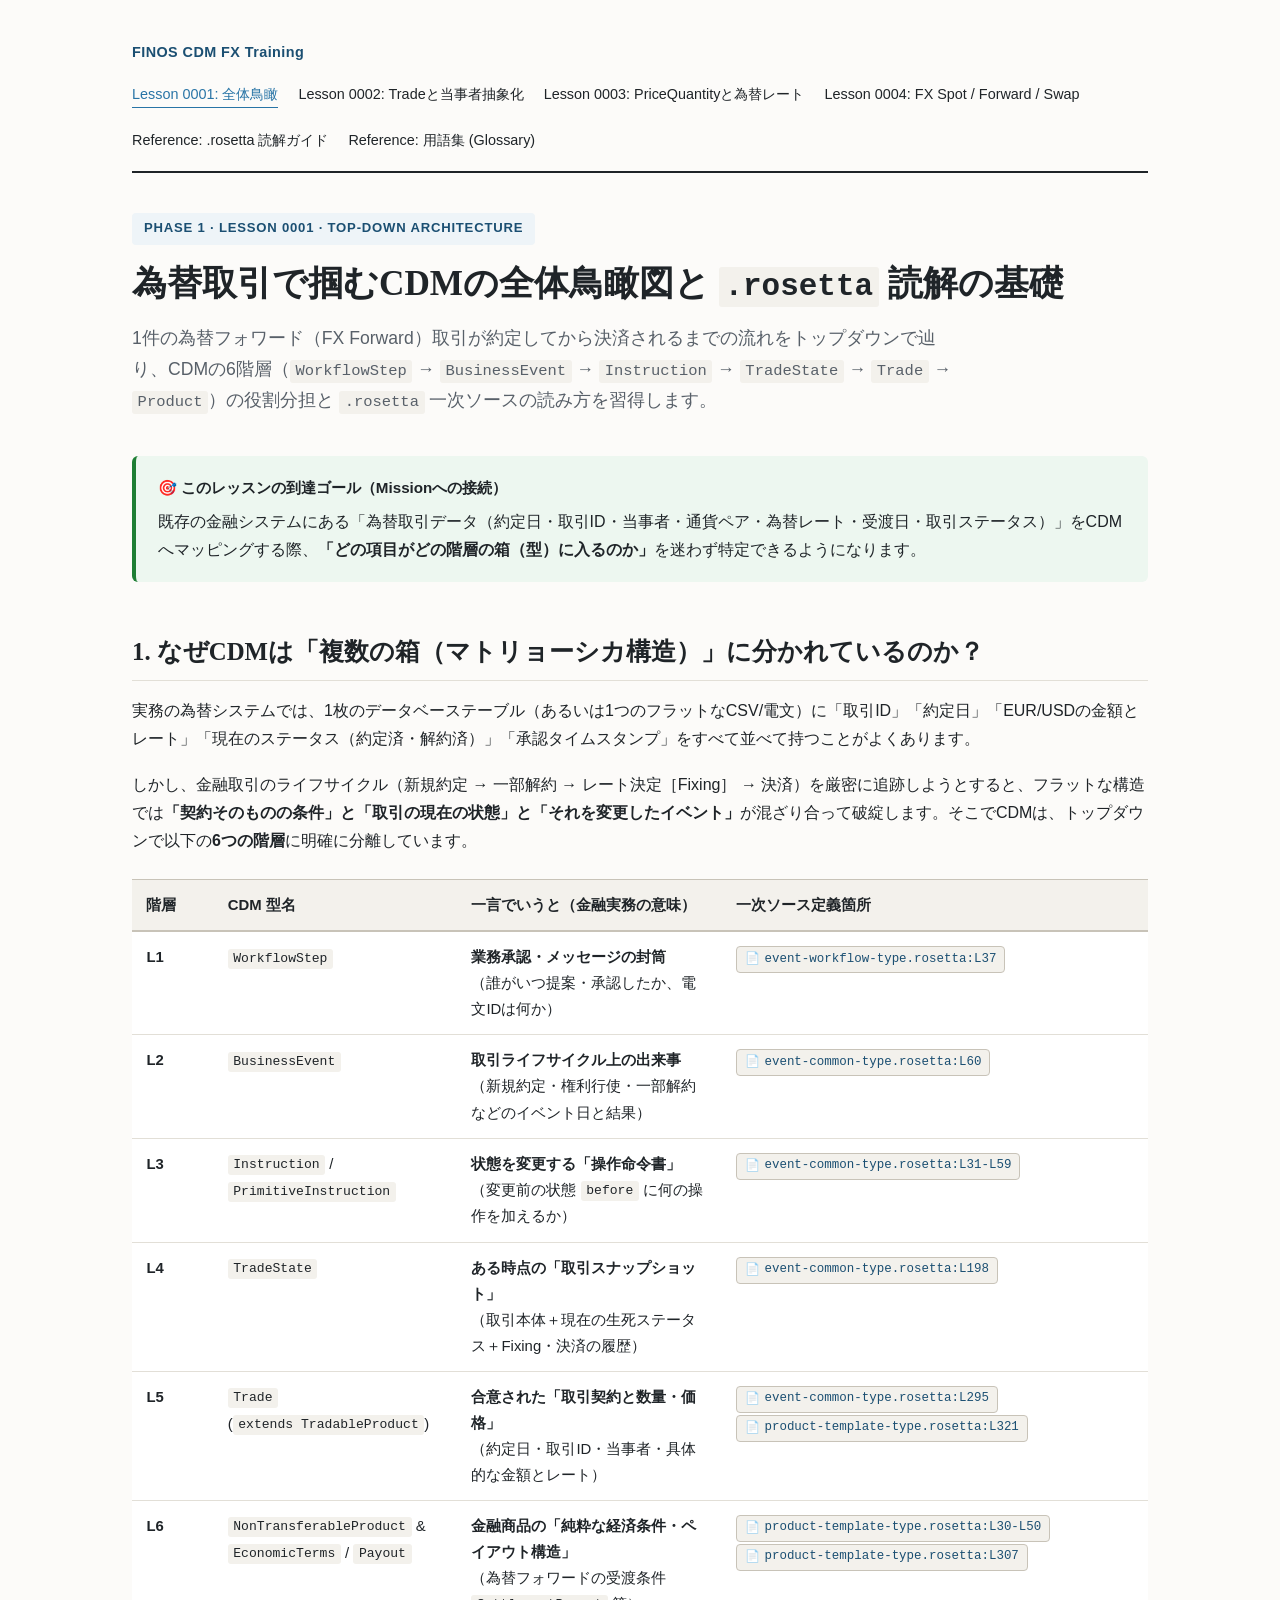
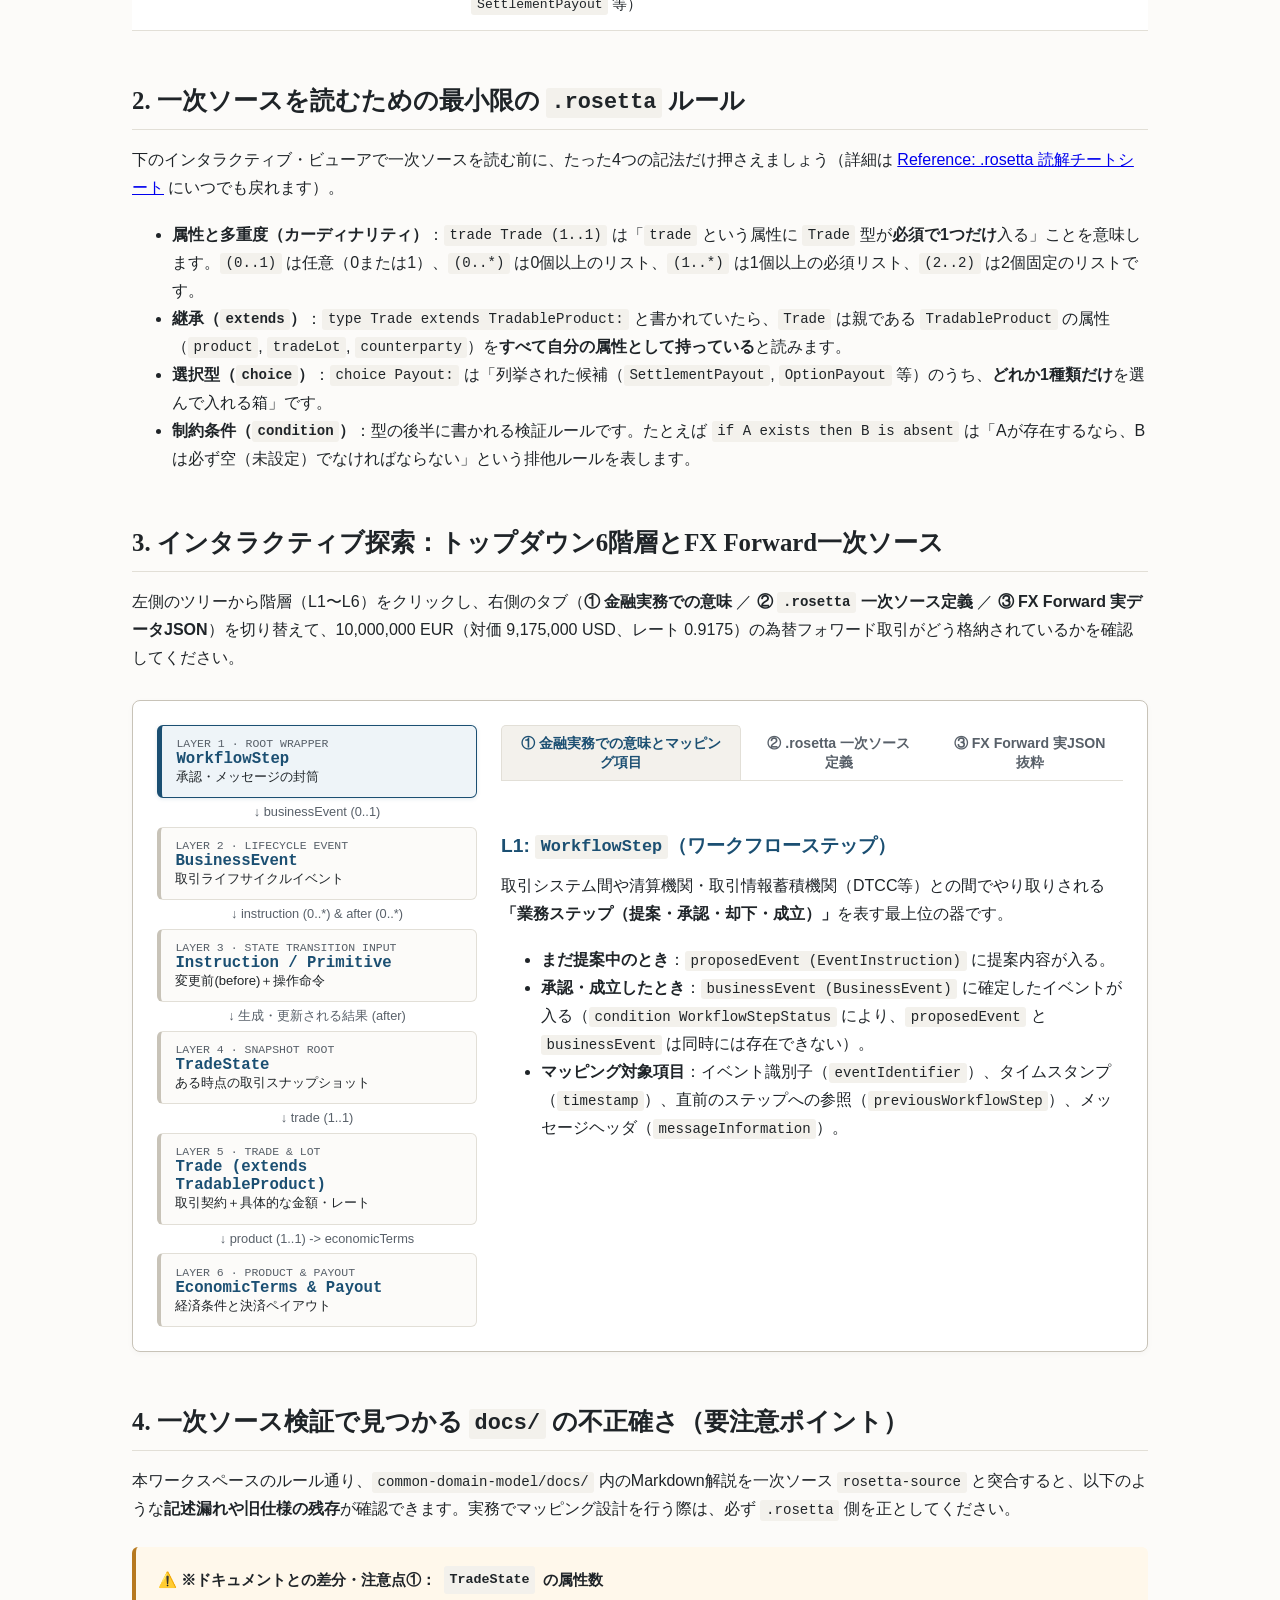
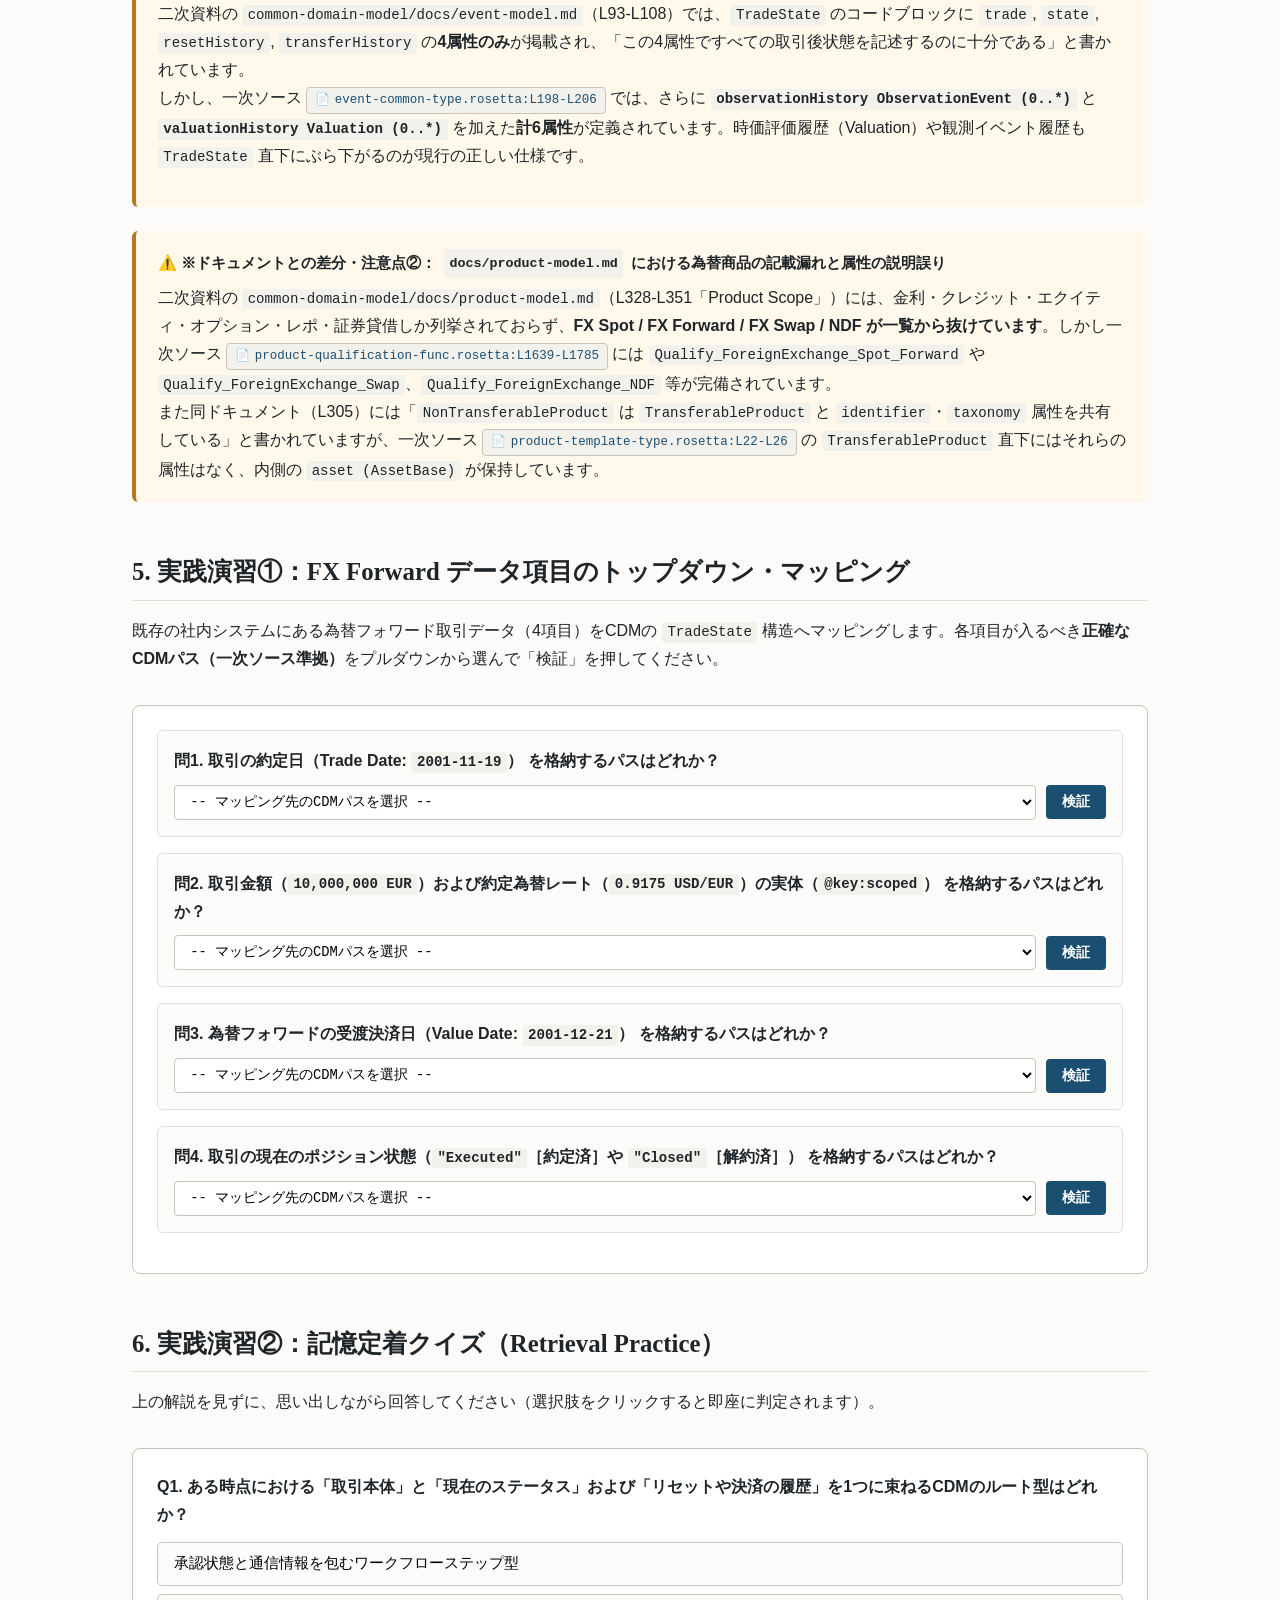
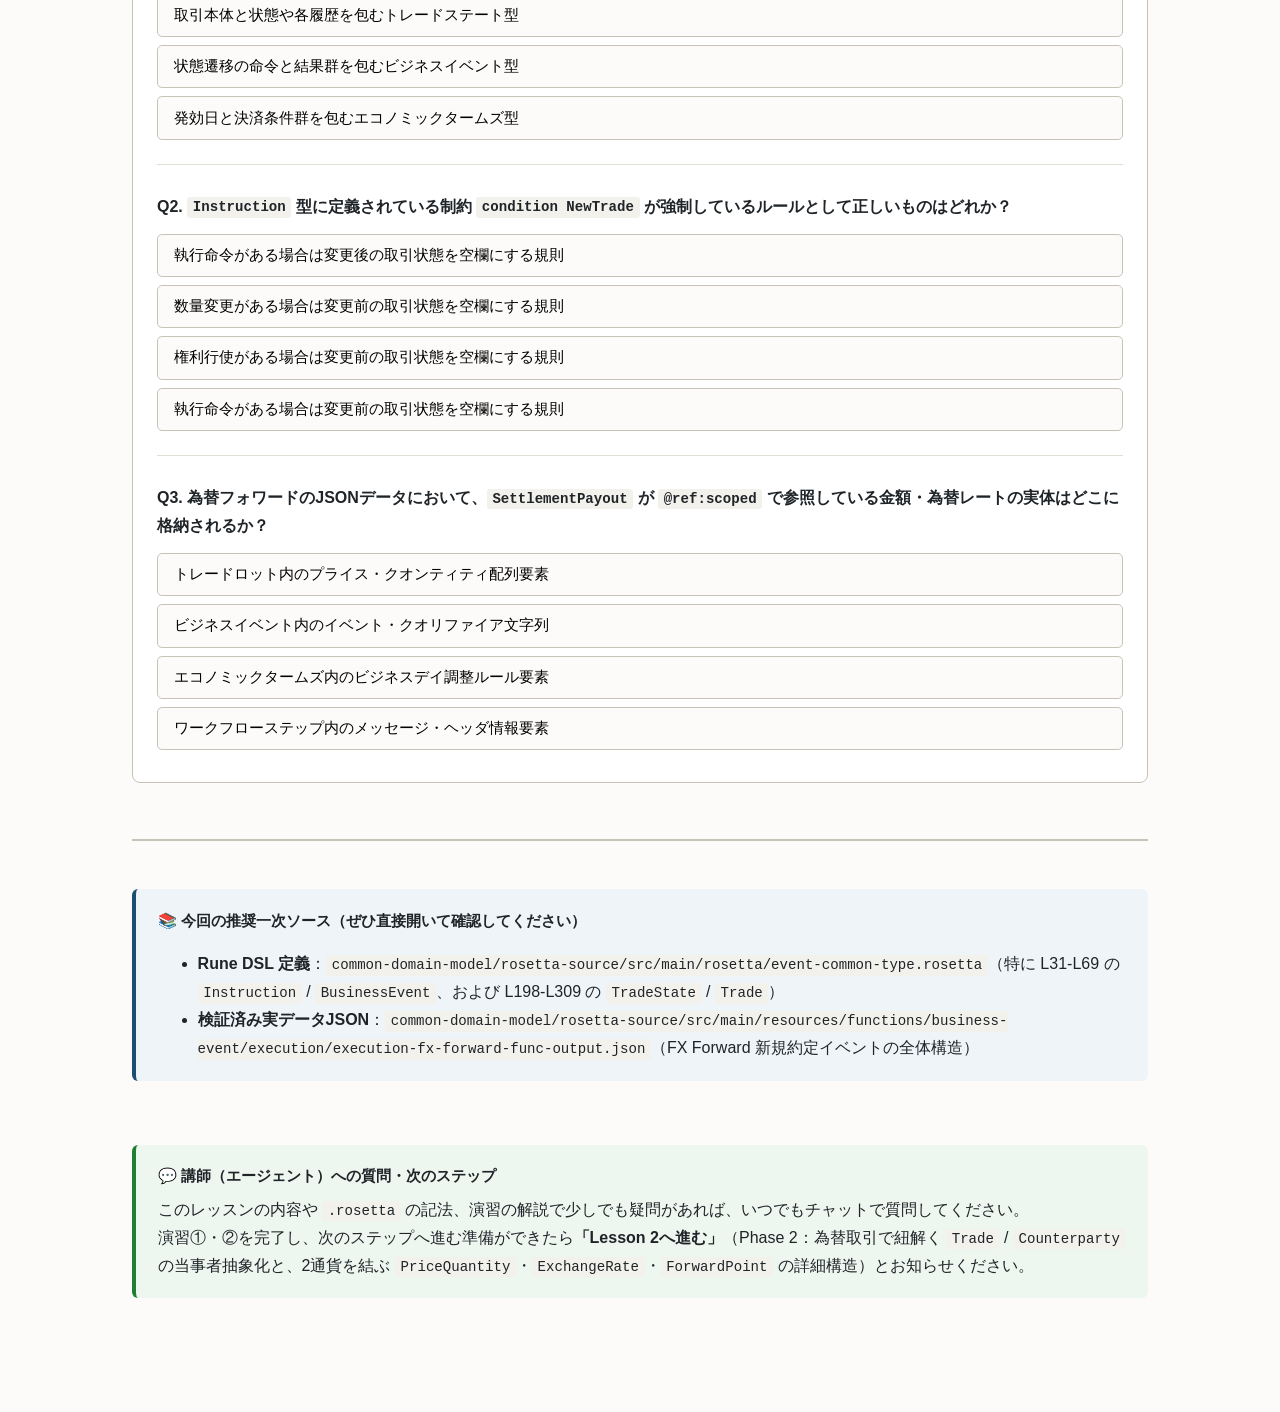
==== commit 8940c566: "レッスン4を追加" ====
--- a/lessons/0001-cdm-top-down-overview.html
+++ b/lessons/0001-cdm-top-down-overview.html
@@ -14,6 +14,7 @@
         <a href="./0001-cdm-top-down-overview.html" class="active">Lesson 0001: 全体鳥瞰</a>
         <a href="./0002-trade-tradableproduct-party.html">Lesson 0002: Tradeと当事者抽象化</a>
         <a href="./0003-pricequantity-fx-rate-and-scoped-references.html">Lesson 0003: PriceQuantityと為替レート</a>
+        <a href="./0004-fx-spot-forward-swap-settlementpayout.html">Lesson 0004: FX Spot / Forward / Swap</a>
         <a href="../reference/rosetta-reading-guide.html">Reference: .rosetta 読解ガイド</a>
         <a href="../reference/glossary.html">Reference: 用語集 (Glossary)</a>
       </div>
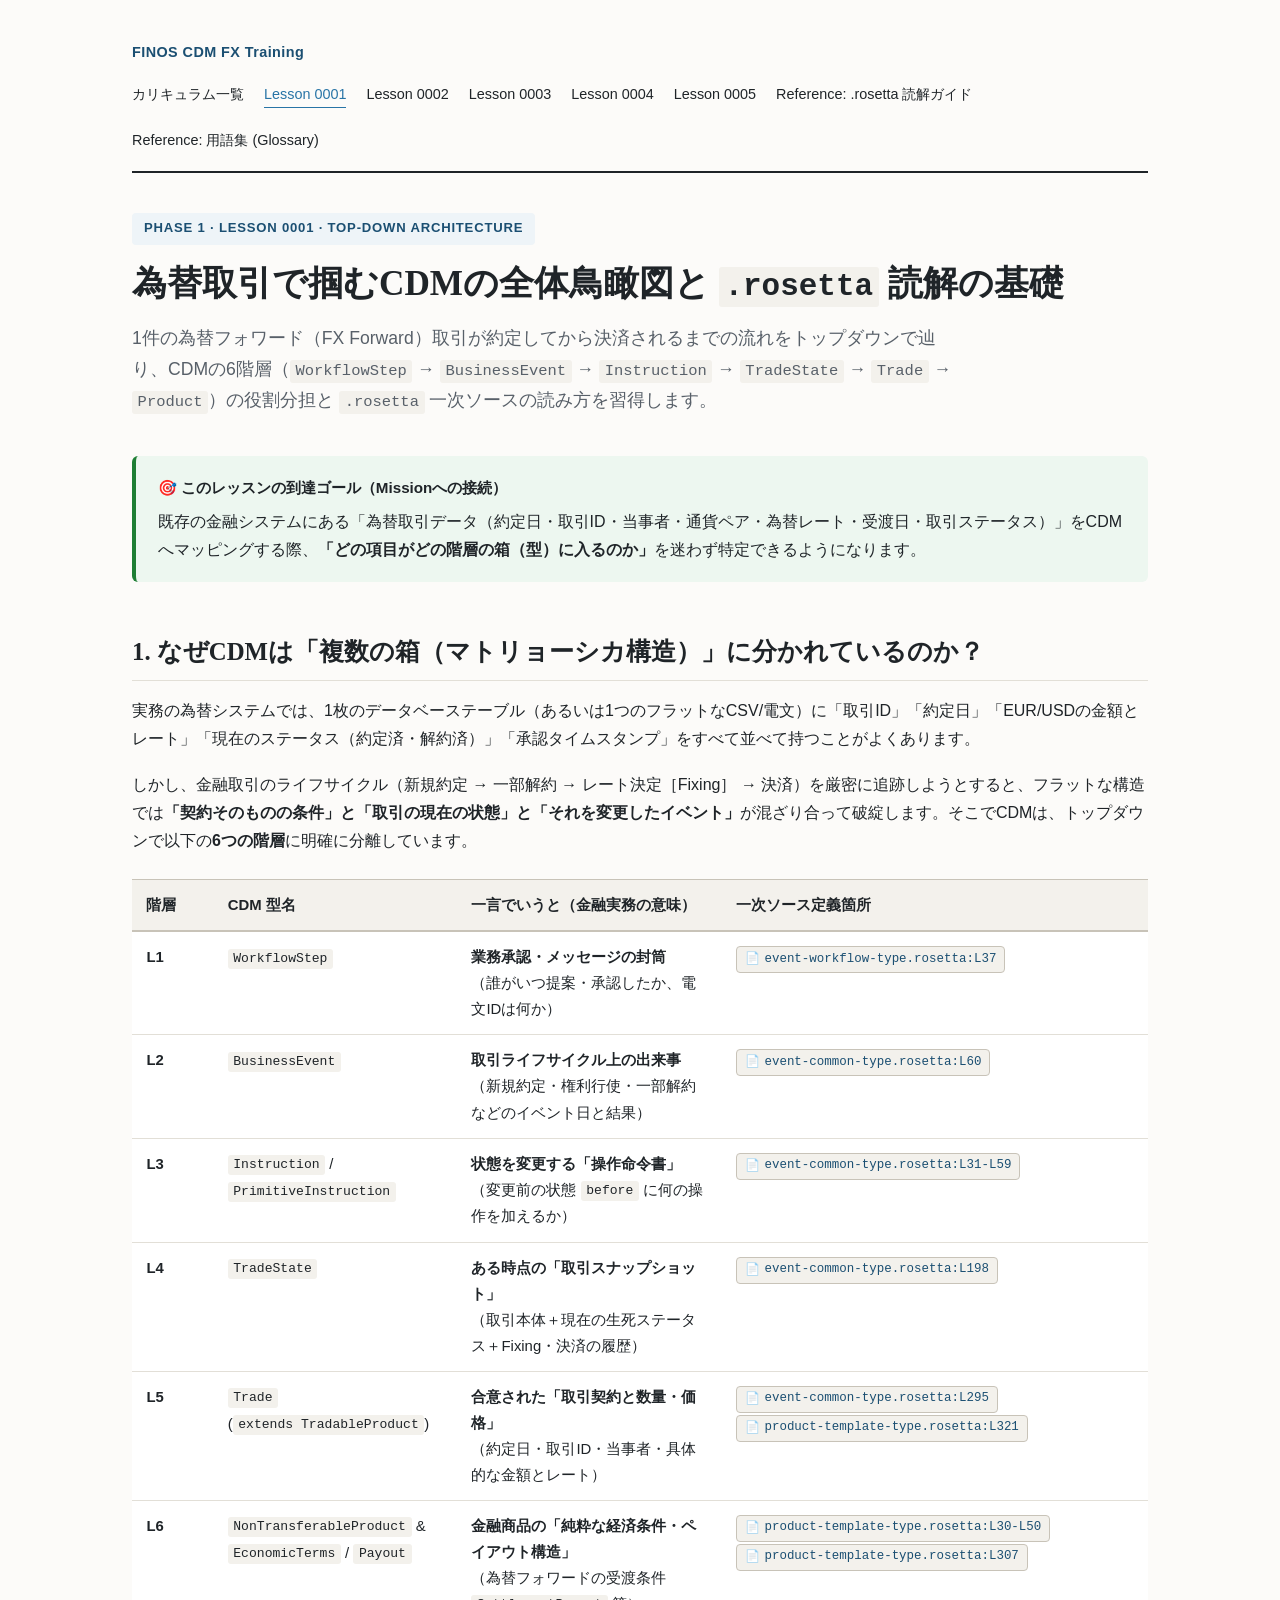
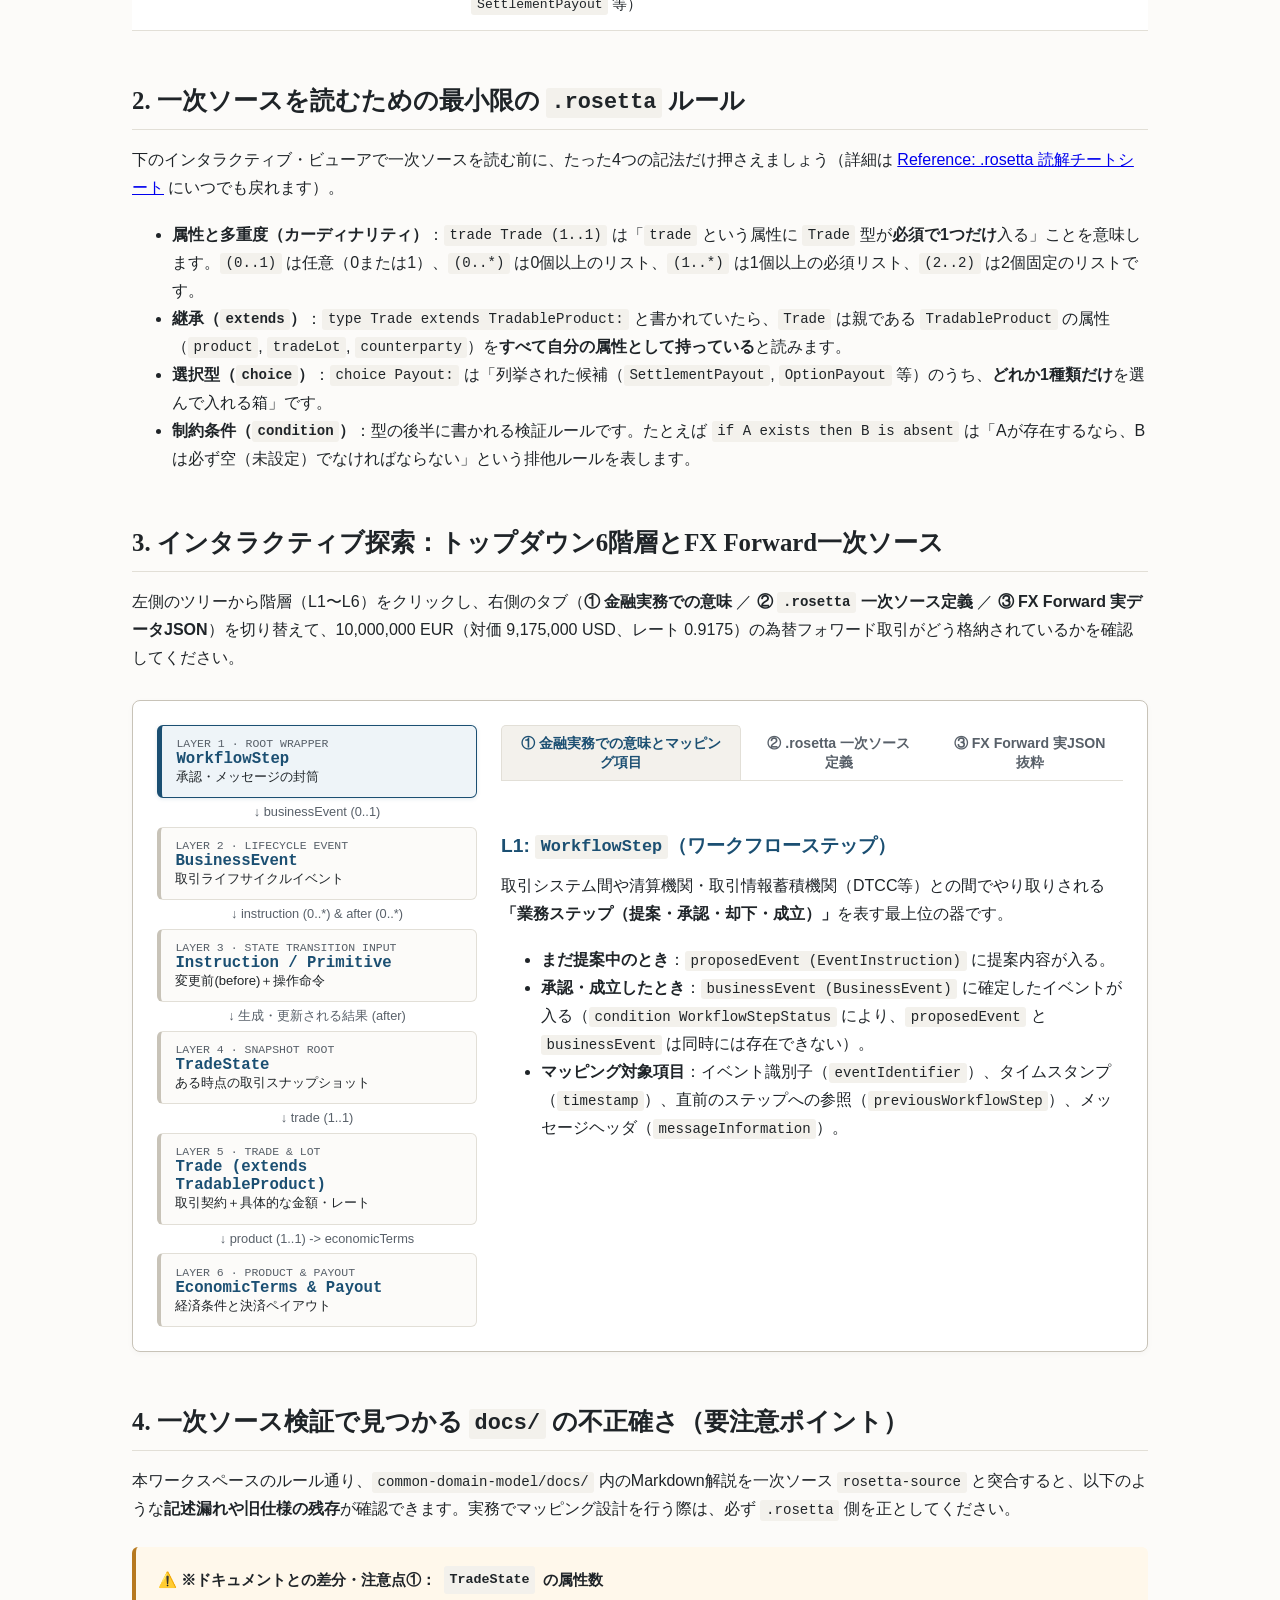
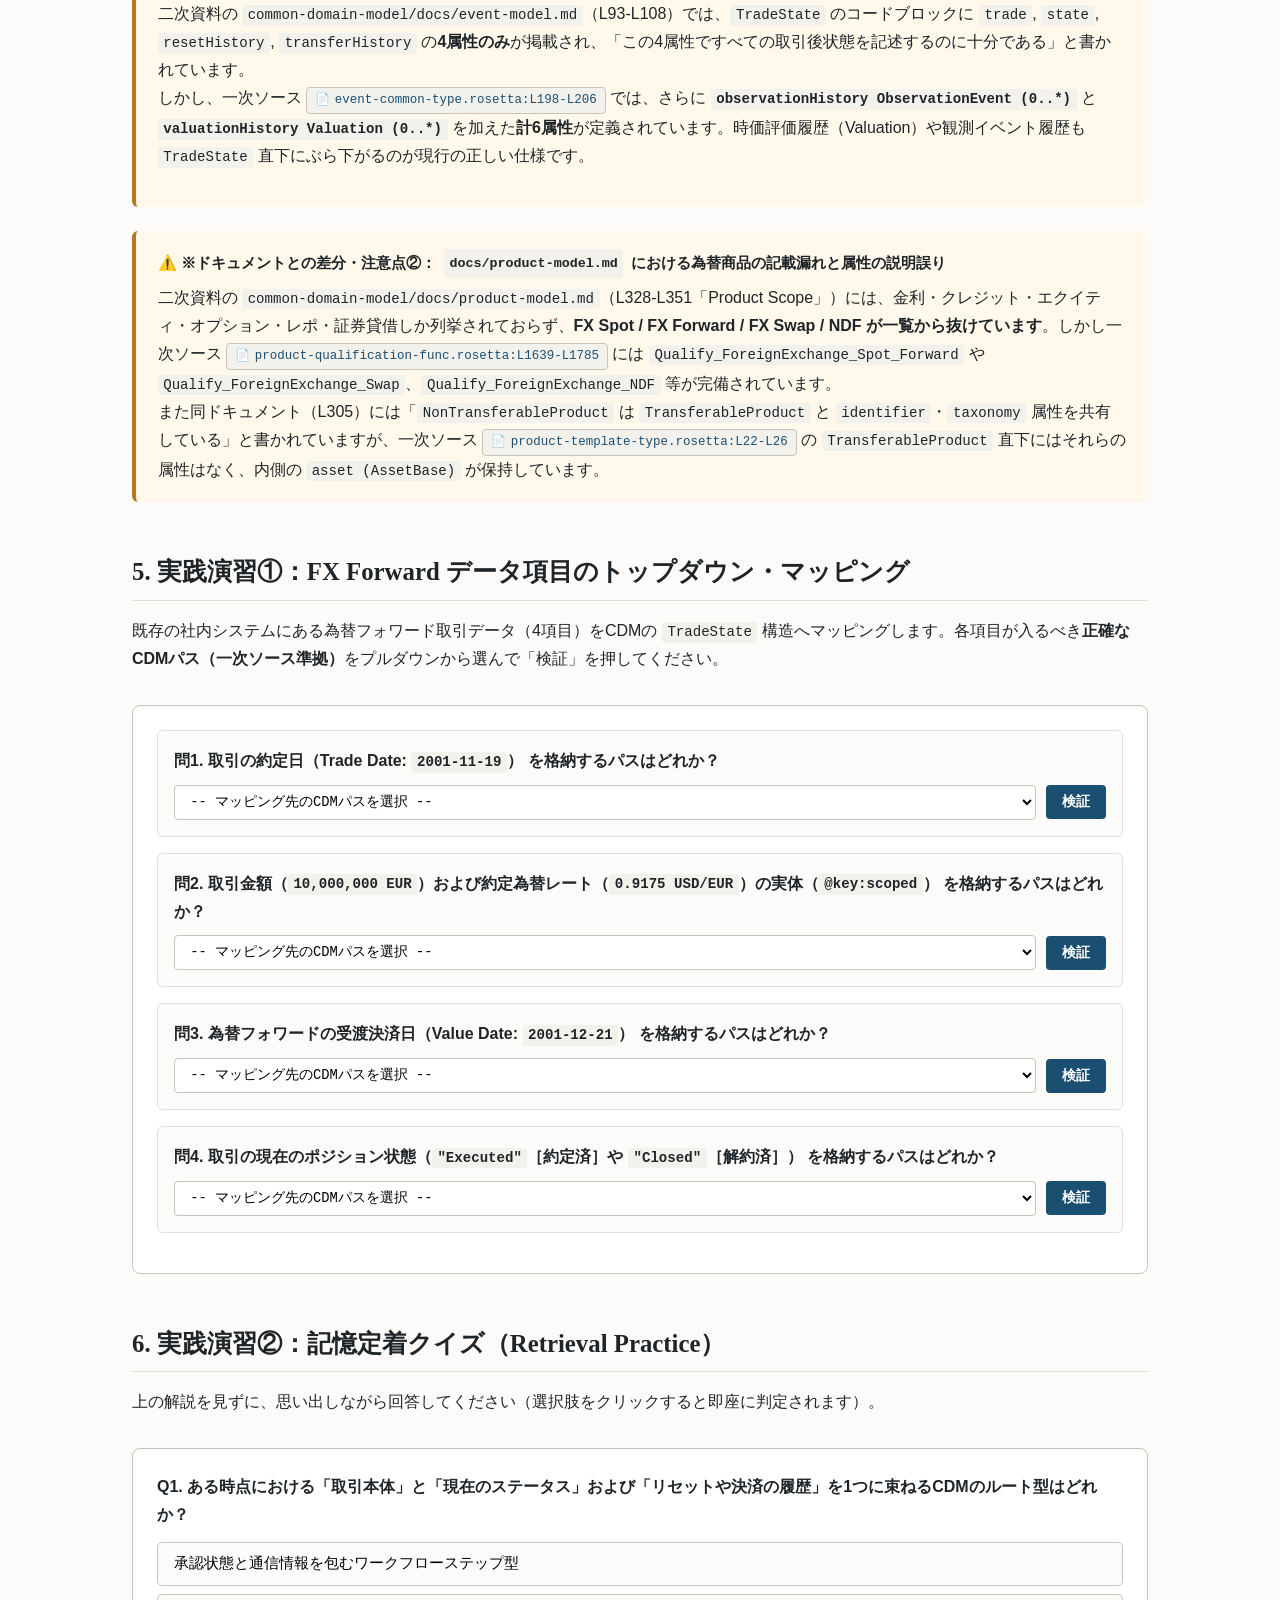
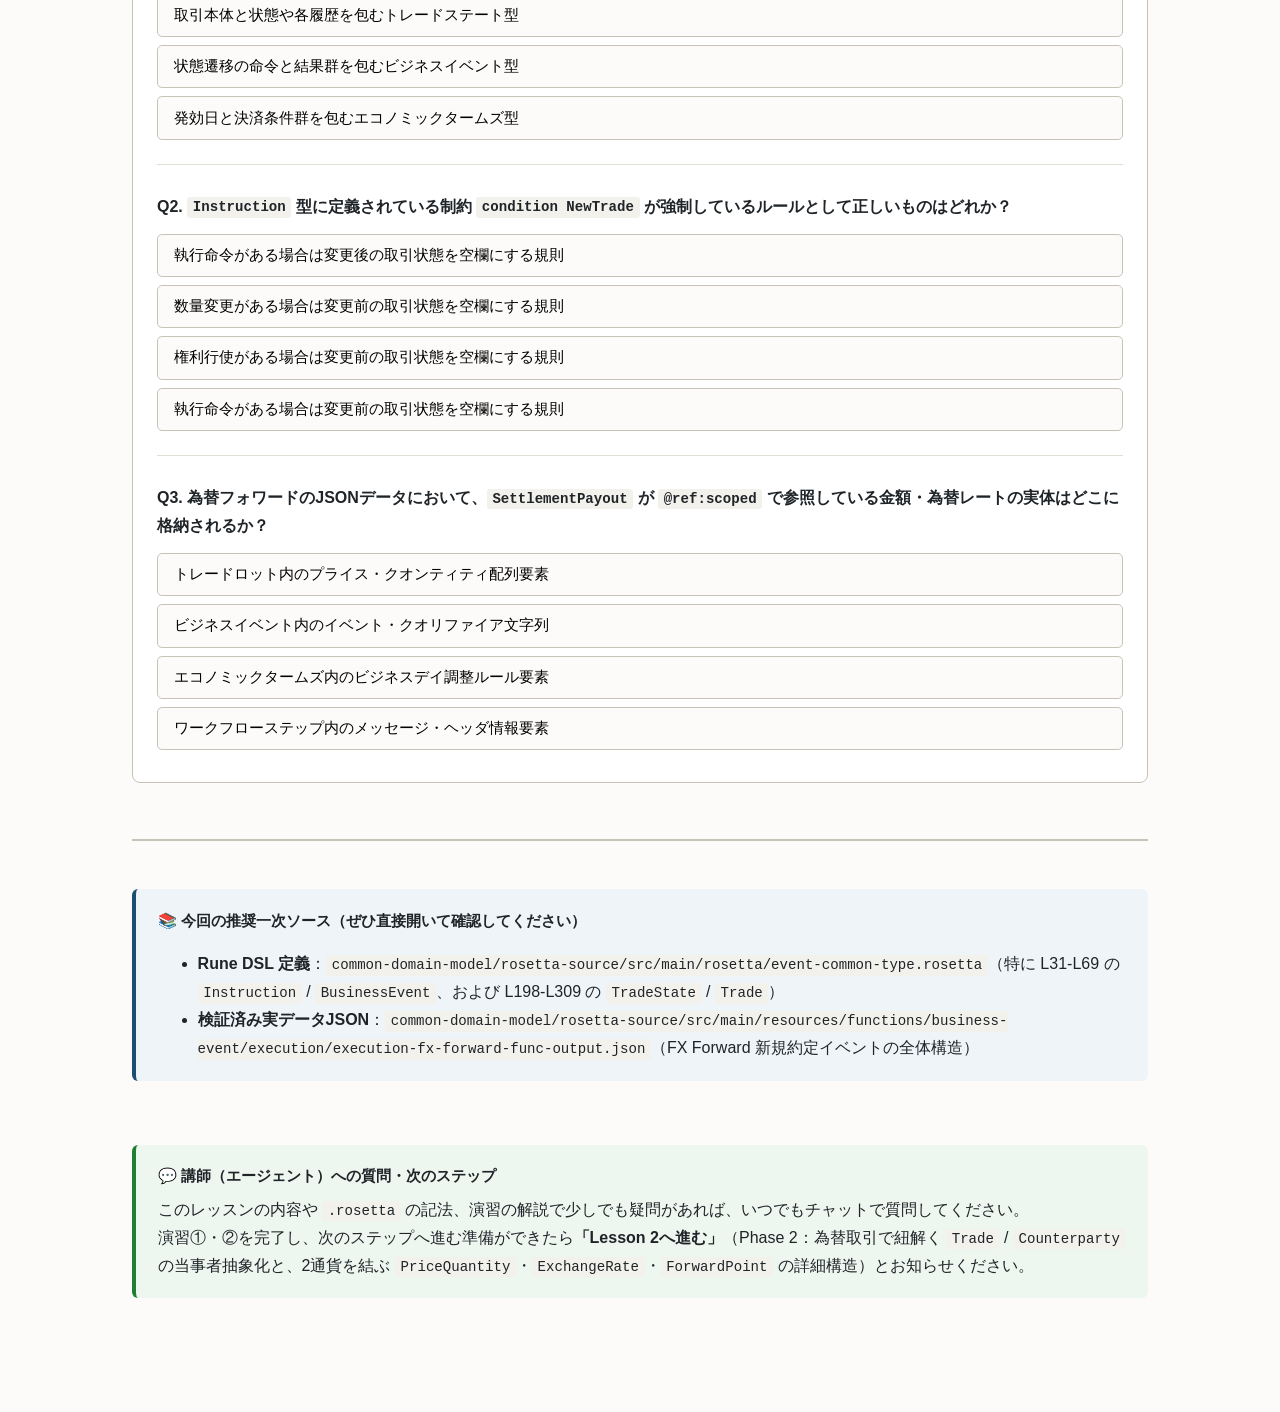
==== commit ad759bc5: "レッスン5を追加" ====
--- a/lessons/0001-cdm-top-down-overview.html
+++ b/lessons/0001-cdm-top-down-overview.html
@@ -9,12 +9,14 @@
 <body>
   <div class="page-wrapper">
     <nav class="workspace-nav">
-      <a class="brand" href="./0001-cdm-top-down-overview.html">FINOS CDM FX Training</a>
+      <a class="brand" href="./index.html">FINOS CDM FX Training</a>
       <div class="nav-links">
-        <a href="./0001-cdm-top-down-overview.html" class="active">Lesson 0001: 全体鳥瞰</a>
-        <a href="./0002-trade-tradableproduct-party.html">Lesson 0002: Tradeと当事者抽象化</a>
-        <a href="./0003-pricequantity-fx-rate-and-scoped-references.html">Lesson 0003: PriceQuantityと為替レート</a>
-        <a href="./0004-fx-spot-forward-swap-settlementpayout.html">Lesson 0004: FX Spot / Forward / Swap</a>
+        <a href="./index.html">カリキュラム一覧</a>
+        <a href="./0001-cdm-top-down-overview.html" class="active">Lesson 0001</a>
+        <a href="./0002-trade-tradableproduct-party.html">Lesson 0002</a>
+        <a href="./0003-pricequantity-fx-rate-and-scoped-references.html">Lesson 0003</a>
+        <a href="./0004-fx-spot-forward-swap-settlementpayout.html">Lesson 0004</a>
+        <a href="./0005-ndf-nds-cashsettlementterms-fixing.html">Lesson 0005</a>
         <a href="../reference/rosetta-reading-guide.html">Reference: .rosetta 読解ガイド</a>
         <a href="../reference/glossary.html">Reference: 用語集 (Glossary)</a>
       </div>
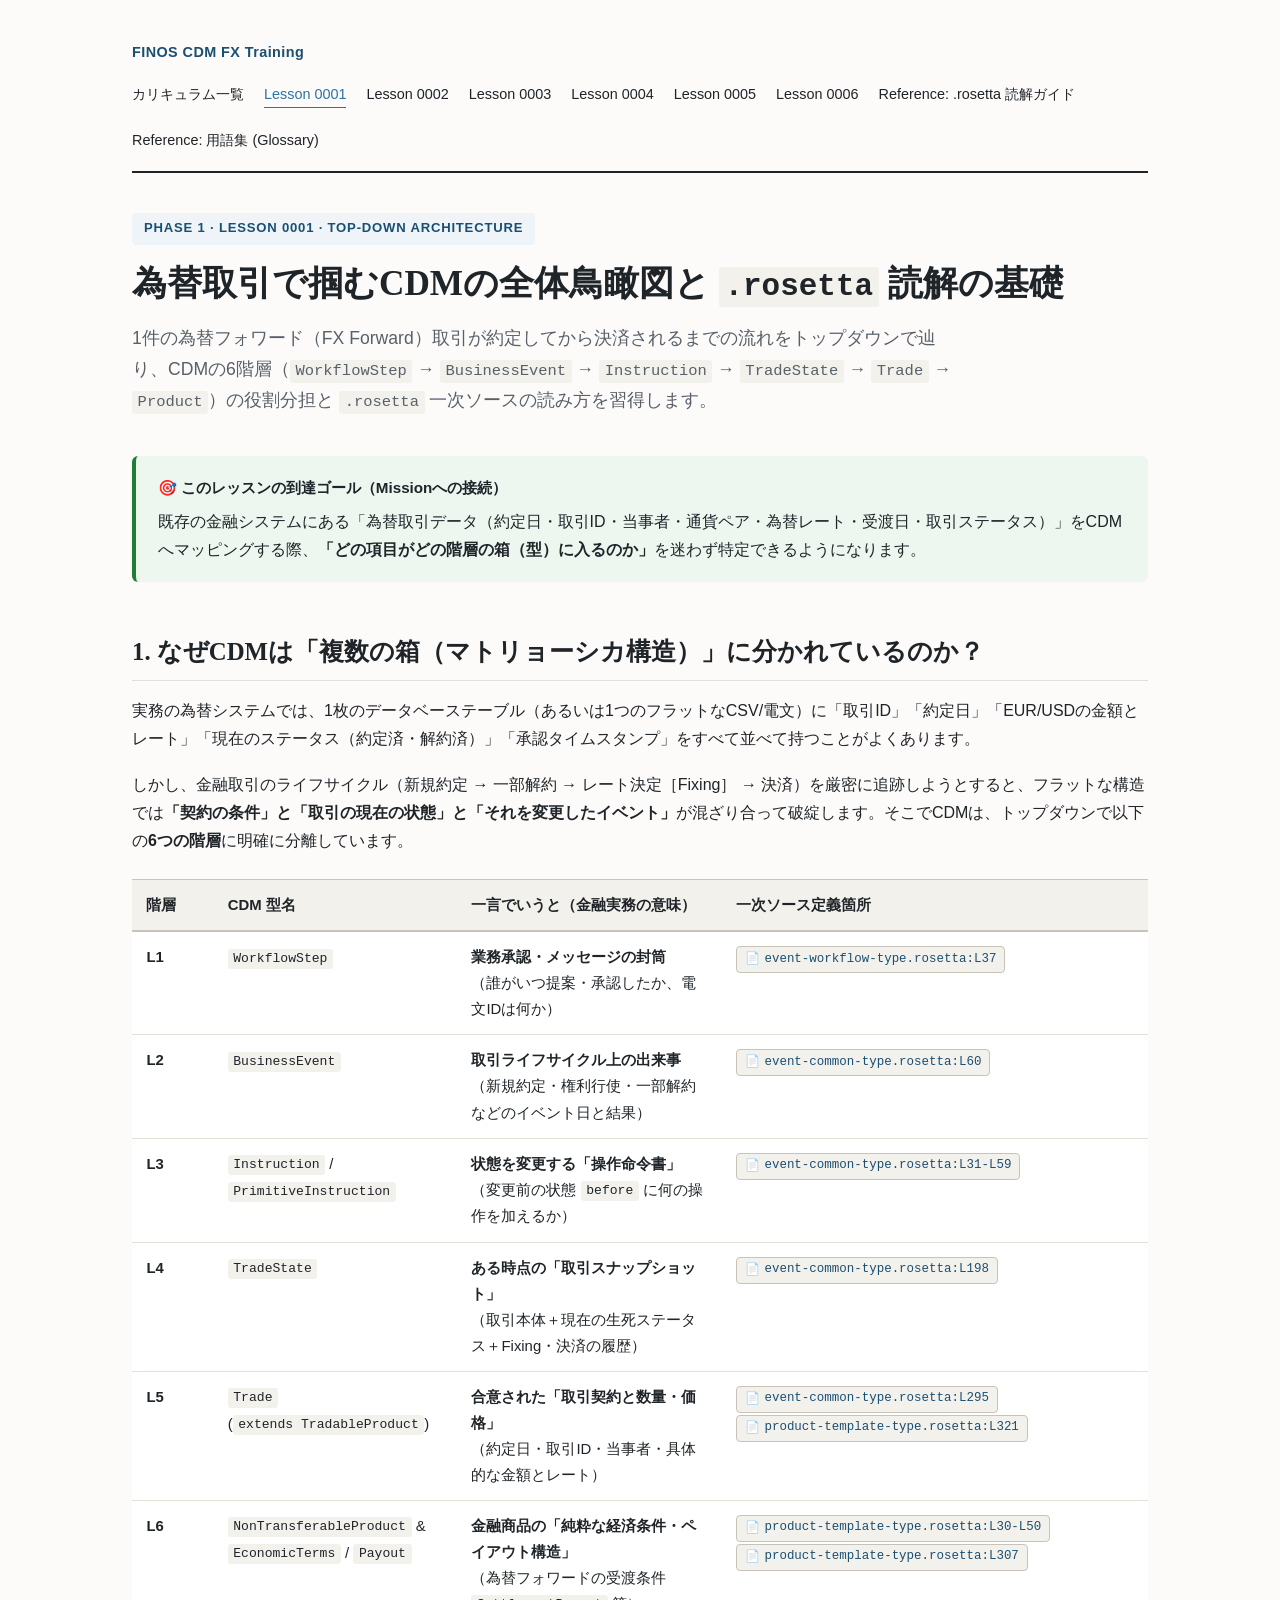
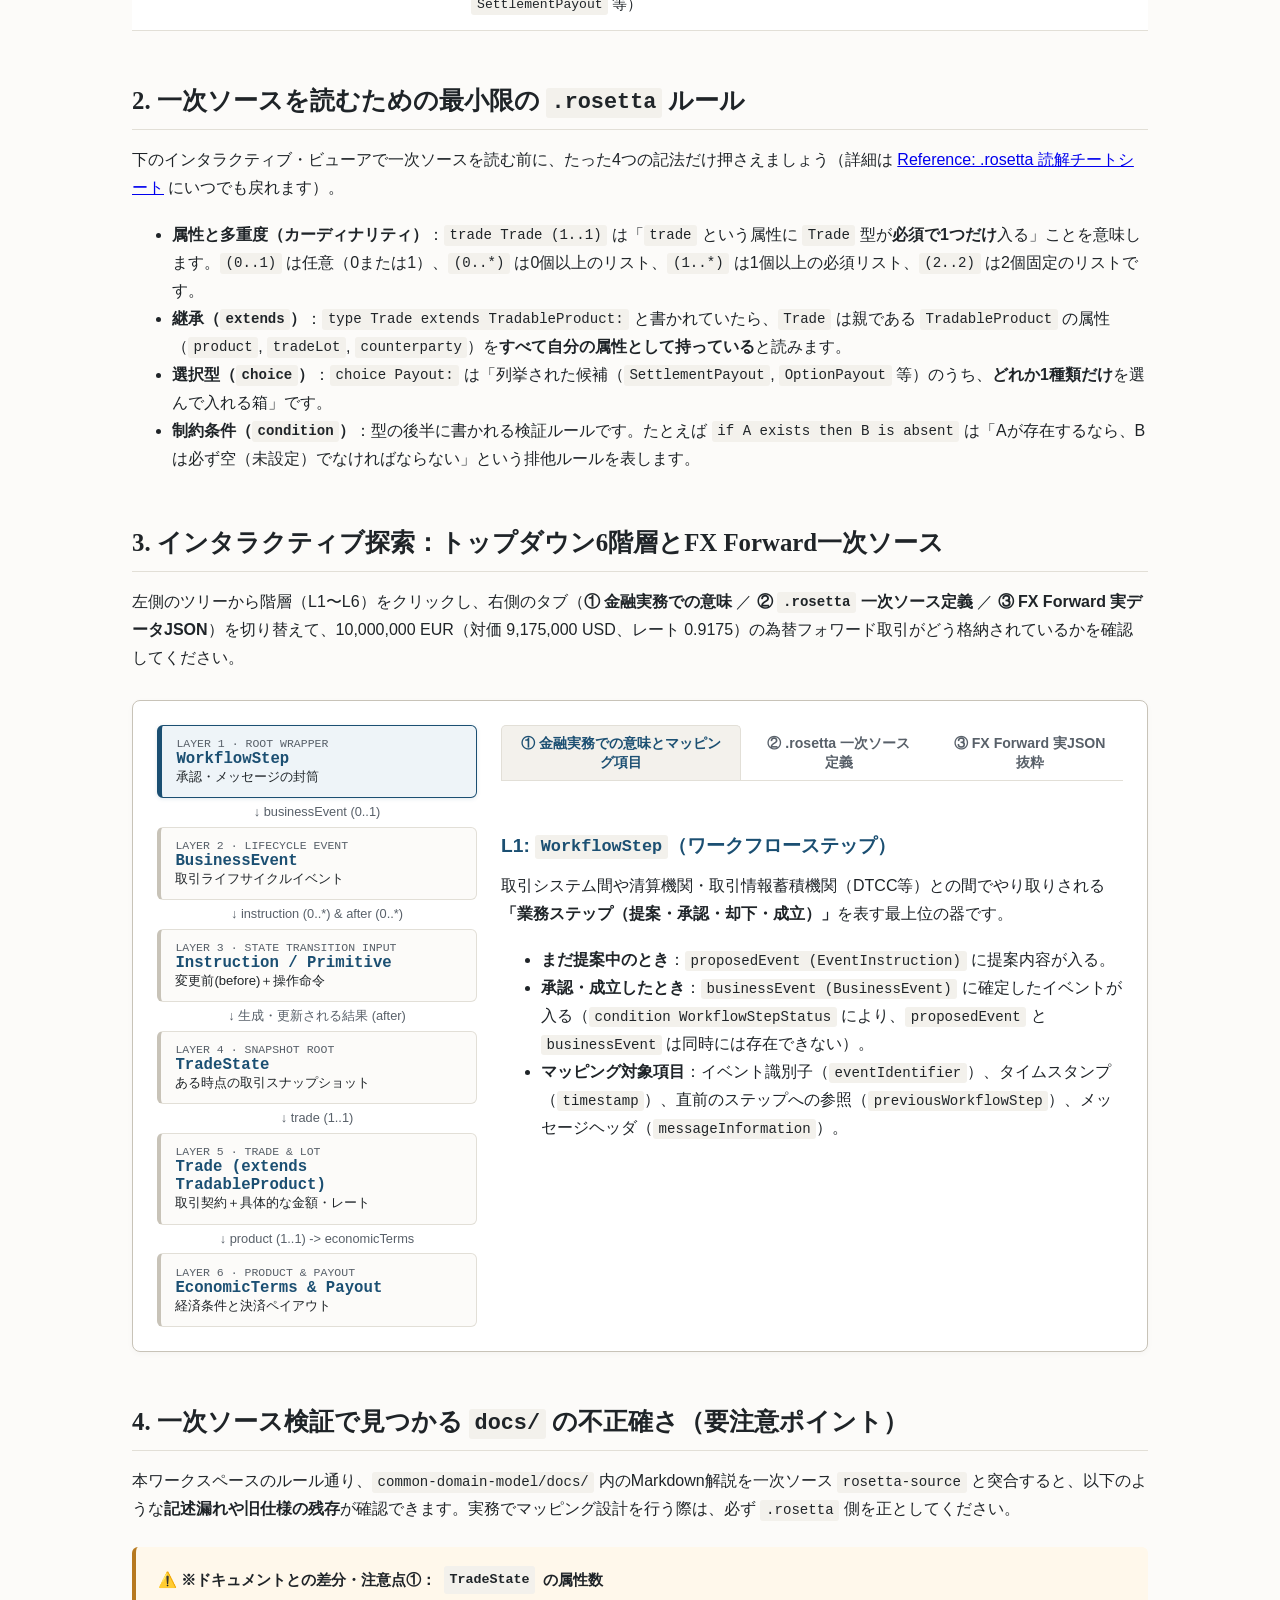
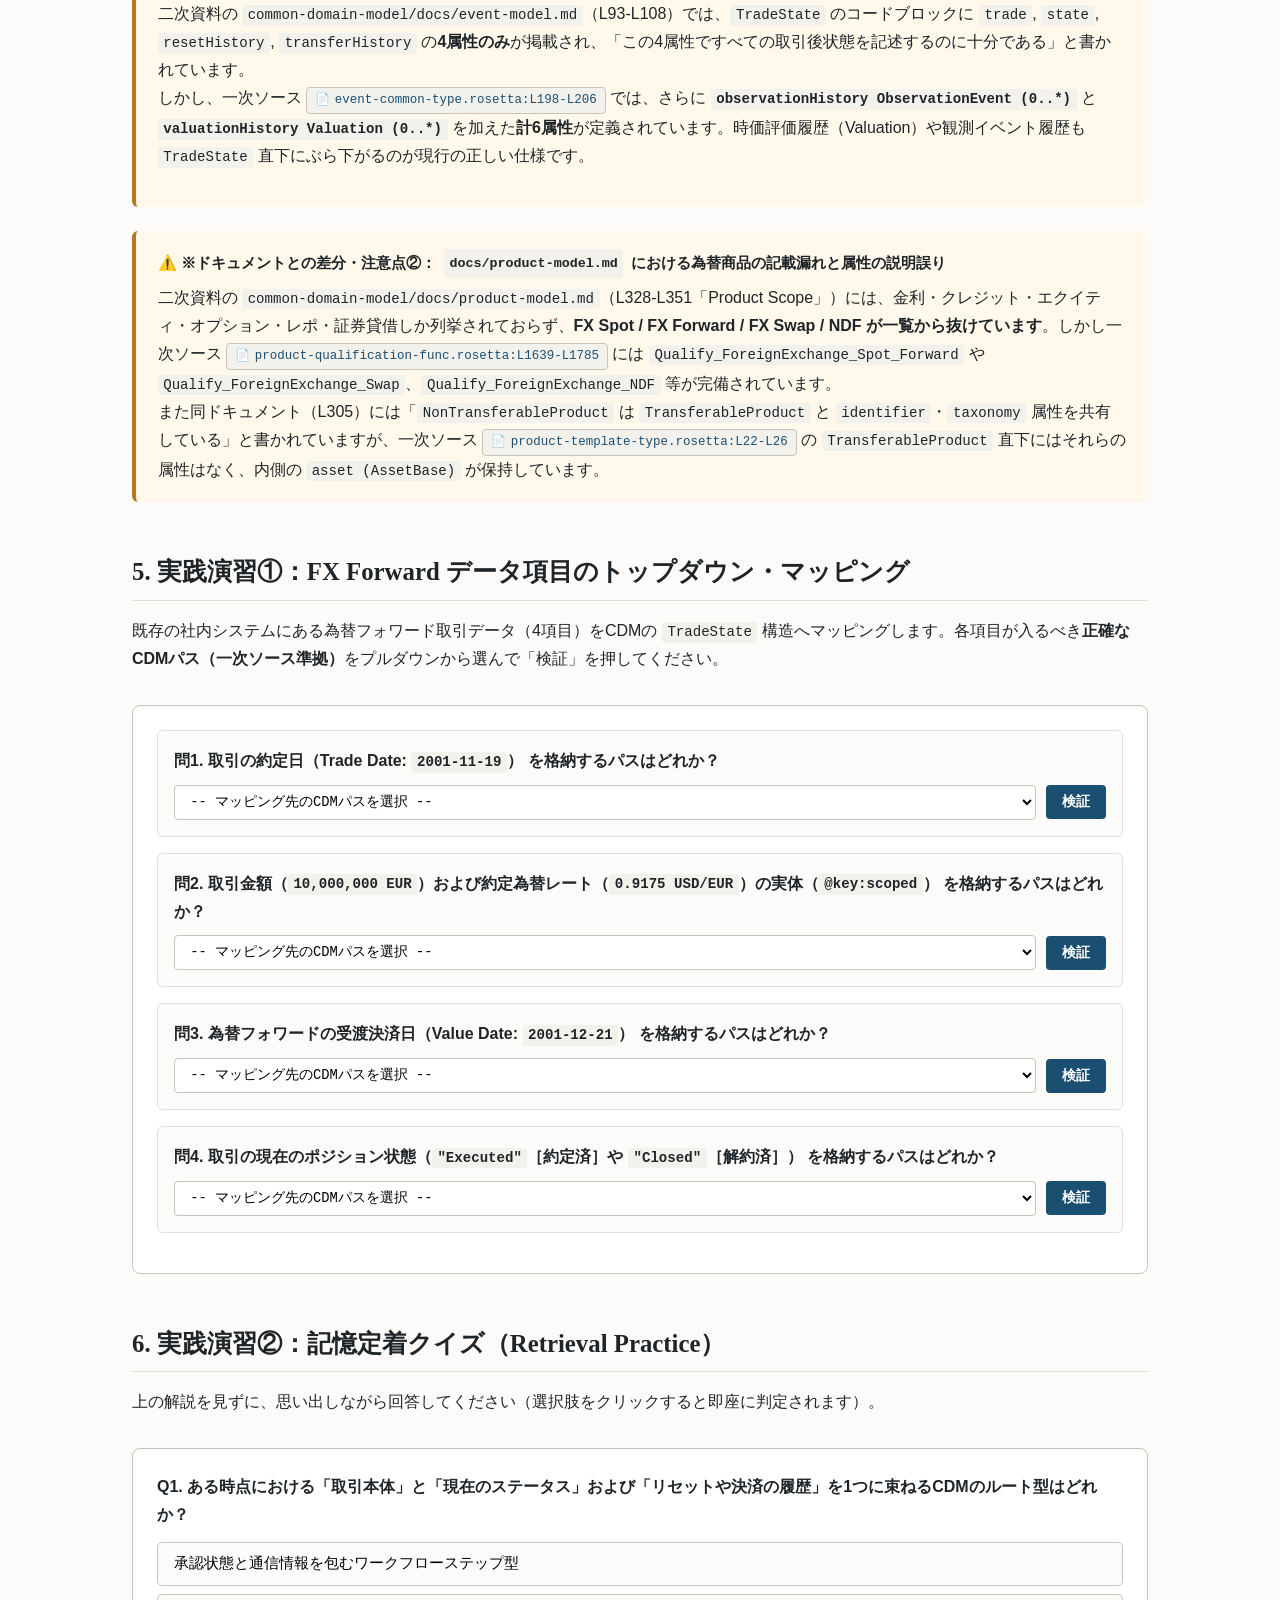
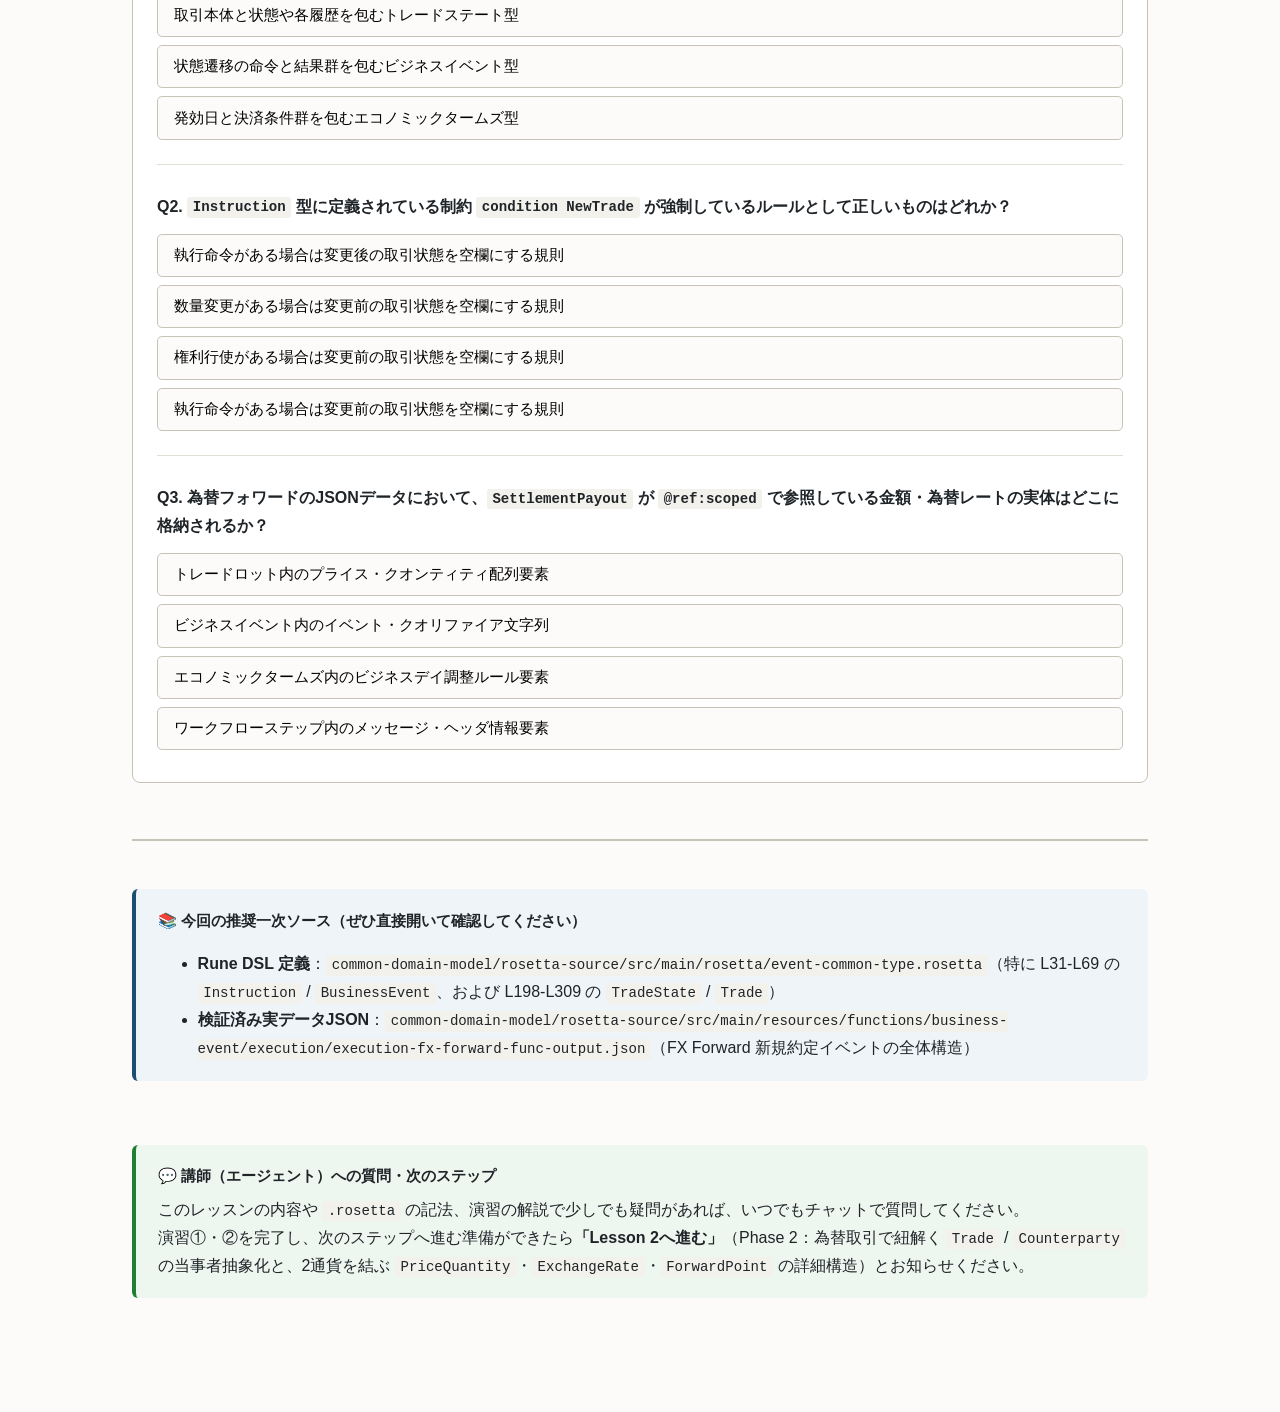
==== commit 5fe22884: "レッスン6を追加、誇張表現を削除" ====
--- a/lessons/0001-cdm-top-down-overview.html
+++ b/lessons/0001-cdm-top-down-overview.html
@@ -1,11 +1,13 @@
 <!DOCTYPE html>
 <html lang="ja">
+
 <head>
   <meta charset="UTF-8" />
   <meta name="viewport" content="width=device-width, initial-scale=1.0" />
   <title>Lesson 0001: 為替取引で掴むCDMの全体鳥瞰図と .rosetta 読解の基礎</title>
   <link rel="stylesheet" href="../assets/style.css" />
 </head>
+
 <body>
   <div class="page-wrapper">
     <nav class="workspace-nav">
@@ -17,6 +19,7 @@
         <a href="./0003-pricequantity-fx-rate-and-scoped-references.html">Lesson 0003</a>
         <a href="./0004-fx-spot-forward-swap-settlementpayout.html">Lesson 0004</a>
         <a href="./0005-ndf-nds-cashsettlementterms-fixing.html">Lesson 0005</a>
+        <a href="./0006-fx-vanilla-option-ndo-optionpayout.html">Lesson 0006</a>
         <a href="../reference/rosetta-reading-guide.html">Reference: .rosetta 読解ガイド</a>
         <a href="../reference/glossary.html">Reference: 用語集 (Glossary)</a>
       </div>
@@ -26,7 +29,9 @@
       <div class="lesson-meta">Phase 1 · Lesson 0001 · Top-Down Architecture</div>
       <h1>為替取引で掴むCDMの全体鳥瞰図と <code>.rosetta</code> 読解の基礎</h1>
       <p class="lesson-subtitle">
-        1件の為替フォワード（FX Forward）取引が約定してから決済されるまでの流れをトップダウンで辿り、CDMの6階層（<code>WorkflowStep</code> → <code>BusinessEvent</code> → <code>Instruction</code> → <code>TradeState</code> → <code>Trade</code> → <code>Product</code>）の役割分担と <code>.rosetta</code> 一次ソースの読み方を習得します。
+        1件の為替フォワード（FX Forward）取引が約定してから決済されるまでの流れをトップダウンで辿り、CDMの6階層（<code>WorkflowStep</code> →
+        <code>BusinessEvent</code> → <code>Instruction</code> → <code>TradeState</code> → <code>Trade</code> →
+        <code>Product</code>）の役割分担と <code>.rosetta</code> 一次ソースの読み方を習得します。
       </p>
     </header>
 
@@ -44,7 +49,8 @@
         実務の為替システムでは、1枚のデータベーステーブル（あるいは1つのフラットなCSV/電文）に「取引ID」「約定日」「EUR/USDの金額とレート」「現在のステータス（約定済・解約済）」「承認タイムスタンプ」をすべて並べて持つことがよくあります。
       </p>
       <p>
-        しかし、金融取引のライフサイクル（新規約定 → 一部解約 → レート決定［Fixing］ → 決済）を厳密に追跡しようとすると、フラットな構造では<strong>「契約そのものの条件」と「取引の現在の状態」と「それを変更したイベント」</strong>が混ざり合って破綻します。そこでCDMは、トップダウンで以下の<strong>6つの階層</strong>に明確に分離しています。
+        しかし、金融取引のライフサイクル（新規約定 → 一部解約 → レート決定［Fixing］ →
+        決済）を厳密に追跡しようとすると、フラットな構造では<strong>「契約の条件」と「取引の現在の状態」と「それを変更したイベント」</strong>が混ざり合って破綻します。そこでCDMは、トップダウンで以下の<strong>6つの階層</strong>に明確に分離しています。
       </p>
 
       <table>
@@ -85,13 +91,15 @@
             <td><strong>L5</strong></td>
             <td><code>Trade</code><br />(<code>extends TradableProduct</code>)</td>
             <td><strong>合意された「取引契約と数量・価格」</strong><br />（約定日・取引ID・当事者・具体的な金額とレート）</td>
-            <td><span class="cite-badge">event-common-type.rosetta:L295</span><br /><span class="cite-badge">product-template-type.rosetta:L321</span></td>
+            <td><span class="cite-badge">event-common-type.rosetta:L295</span><br /><span
+                class="cite-badge">product-template-type.rosetta:L321</span></td>
           </tr>
           <tr>
             <td><strong>L6</strong></td>
             <td><code>NonTransferableProduct</code> &amp;<br /><code>EconomicTerms</code> / <code>Payout</code></td>
             <td><strong>金融商品の「純粋な経済条件・ペイアウト構造」</strong><br />（為替フォワードの受渡条件 <code>SettlementPayout</code> 等）</td>
-            <td><span class="cite-badge">product-template-type.rosetta:L30-L50</span><br /><span class="cite-badge">product-template-type.rosetta:L307</span></td>
+            <td><span class="cite-badge">product-template-type.rosetta:L30-L50</span><br /><span
+                class="cite-badge">product-template-type.rosetta:L307</span></td>
           </tr>
         </tbody>
       </table>
@@ -101,20 +109,27 @@
     <section>
       <h2>2. 一次ソースを読むための最小限の <code>.rosetta</code> ルール</h2>
       <p>
-        下のインタラクティブ・ビューアで一次ソースを読む前に、たった4つの記法だけ押さえましょう（詳細は <a href="../reference/rosetta-reading-guide.html">Reference: .rosetta 読解チートシート</a> にいつでも戻れます）。
+        下のインタラクティブ・ビューアで一次ソースを読む前に、たった4つの記法だけ押さえましょう（詳細は <a href="../reference/rosetta-reading-guide.html">Reference:
+          .rosetta 読解チートシート</a> にいつでも戻れます）。
       </p>
       <ul>
         <li>
-          <strong>属性と多重度（カーディナリティ）</strong>：<code>trade Trade (1..1)</code> は「<code>trade</code> という属性に <code>Trade</code> 型が<strong>必須で1つだけ</strong>入る」ことを意味します。<code>(0..1)</code> は任意（0または1）、<code>(0..*)</code> は0個以上のリスト、<code>(1..*)</code> は1個以上の必須リスト、<code>(2..2)</code> は2個固定のリストです。
+          <strong>属性と多重度（カーディナリティ）</strong>：<code>trade Trade (1..1)</code> は「<code>trade</code> という属性に
+          <code>Trade</code> 型が<strong>必須で1つだけ</strong>入る」ことを意味します。<code>(0..1)</code> は任意（0または1）、<code>(0..*)</code>
+          は0個以上のリスト、<code>(1..*)</code> は1個以上の必須リスト、<code>(2..2)</code> は2個固定のリストです。
         </li>
         <li>
-          <strong>継承（<code>extends</code>）</strong>：<code>type Trade extends TradableProduct:</code> と書かれていたら、<code>Trade</code> は親である <code>TradableProduct</code> の属性（<code>product</code>, <code>tradeLot</code>, <code>counterparty</code>）を<strong>すべて自分の属性として持っている</strong>と読みます。
+          <strong>継承（<code>extends</code>）</strong>：<code>type Trade extends TradableProduct:</code>
+          と書かれていたら、<code>Trade</code> は親である <code>TradableProduct</code> の属性（<code>product</code>,
+          <code>tradeLot</code>, <code>counterparty</code>）を<strong>すべて自分の属性として持っている</strong>と読みます。
         </li>
         <li>
-          <strong>選択型（<code>choice</code>）</strong>：<code>choice Payout:</code> は「列挙された候補（<code>SettlementPayout</code>, <code>OptionPayout</code> 等）のうち、<strong>どれか1種類だけ</strong>を選んで入れる箱」です。
+          <strong>選択型（<code>choice</code>）</strong>：<code>choice Payout:</code> は「列挙された候補（<code>SettlementPayout</code>,
+          <code>OptionPayout</code> 等）のうち、<strong>どれか1種類だけ</strong>を選んで入れる箱」です。
         </li>
         <li>
-          <strong>制約条件（<code>condition</code>）</strong>：型の後半に書かれる検証ルールです。たとえば <code>if A exists then B is absent</code> は「Aが存在するなら、Bは必ず空（未設定）でなければならない」という排他ルールを表します。
+          <strong>制約条件（<code>condition</code>）</strong>：型の後半に書かれる検証ルールです。たとえば <code>if A exists then B is absent</code>
+          は「Aが存在するなら、Bは必ず空（未設定）でなければならない」という排他ルールを表します。
         </li>
       </ul>
     </section>
@@ -123,7 +138,9 @@
     <section>
       <h2>3. インタラクティブ探索：トップダウン6階層とFX Forward一次ソース</h2>
       <p>
-        左側のツリーから階層（L1〜L6）をクリックし、右側のタブ（<strong>① 金融実務での意味</strong> ／ <strong>② <code>.rosetta</code> 一次ソース定義</strong> ／ <strong>③ FX Forward 実データJSON</strong>）を切り替えて、10,000,000 EUR（対価 9,175,000 USD、レート 0.9175）の為替フォワード取引がどう格納されているかを確認してください。
+        左側のツリーから階層（L1〜L6）をクリックし、右側のタブ（<strong>① 金融実務での意味</strong> ／ <strong>② <code>.rosetta</code> 一次ソース定義</strong> ／
+        <strong>③ FX Forward 実データJSON</strong>）を切り替えて、10,000,000 EUR（対価 9,175,000 USD、レート
+        0.9175）の為替フォワード取引がどう格納されているかを確認してください。
       </p>
 
       <div class="hierarchy-explorer" data-component="hierarchy-explorer">
@@ -188,8 +205,13 @@
               </p>
               <ul>
                 <li><strong>まだ提案中のとき</strong>：<code>proposedEvent (EventInstruction)</code> に提案内容が入る。</li>
-                <li><strong>承認・成立したとき</strong>：<code>businessEvent (BusinessEvent)</code> に確定したイベントが入る（<code>condition WorkflowStepStatus</code> により、<code>proposedEvent</code> と <code>businessEvent</code> は同時には存在できない）。</li>
-                <li><strong>マッピング対象項目</strong>：イベント識別子（<code>eventIdentifier</code>）、タイムスタンプ（<code>timestamp</code>）、直前のステップへの参照（<code>previousWorkflowStep</code>）、メッセージヘッダ（<code>messageInformation</code>）。</li>
+                <li><strong>承認・成立したとき</strong>：<code>businessEvent (BusinessEvent)</code>
+                  に確定したイベントが入る（<code>condition WorkflowStepStatus</code> により、<code>proposedEvent</code> と
+                  <code>businessEvent</code> は同時には存在できない）。
+                </li>
+                <li>
+                  <strong>マッピング対象項目</strong>：イベント識別子（<code>eventIdentifier</code>）、タイムスタンプ（<code>timestamp</code>）、直前のステップへの参照（<code>previousWorkflowStep</code>）、メッセージヘッダ（<code>messageInformation</code>）。
+                </li>
               </ul>
             </div>
             <div class="detail-pane" data-pane="tab-rosetta">
@@ -247,12 +269,19 @@
             <div class="detail-pane active" data-pane="tab-meaning">
               <h3>L2: <code>BusinessEvent</code>（ビジネスイベント）</h3>
               <p>
-                <code>EventInstruction</code> を継承（<code>extends</code>）し、取引ライフサイクル上の<strong>「1つの確定した出来事（新規約定・オプション行使・一部解約・ノベーション等）」</strong>を表します。
+                <code>EventInstruction</code>
+                を継承（<code>extends</code>）し、取引ライフサイクル上の<strong>「1つの確定した出来事（新規約定・オプション行使・一部解約・ノベーション等）」</strong>を表します。
               </p>
               <ul>
-                <li><strong>親 <code>EventInstruction</code> から引き継ぐ属性</strong>：<code>eventDate</code>（イベント発生日）、<code>effectiveDate</code>（効力発生日）、<code>intent</code>（イベント意図）、そして<strong><code>instruction Instruction (0..*)</code>（どんな操作を行ったか）</strong>。</li>
-                <li><strong><code>BusinessEvent</code> 固有の属性</strong>：<code>eventQualifier</code>（<code>"Execution"</code> 等の自動判定ラベル）と、<strong><code>after TradeState (0..*)</code>（イベントの結果として生まれた取引状態）</strong>。</li>
-                <li><strong>重要ルール</strong>：<code>condition EventDate</code> により、<code>BusinessEvent</code> では <code>eventDate</code> が必ず存在しなければなりません。</li>
+                <li><strong>親 <code>EventInstruction</code>
+                    から引き継ぐ属性</strong>：<code>eventDate</code>（イベント発生日）、<code>effectiveDate</code>（効力発生日）、<code>intent</code>（イベント意図）、そして<strong><code>instruction Instruction (0..*)</code>（どんな操作を行ったか）</strong>。
+                </li>
+                <li><strong><code>BusinessEvent</code>
+                    固有の属性</strong>：<code>eventQualifier</code>（<code>"Execution"</code>
+                  等の自動判定ラベル）と、<strong><code>after TradeState (0..*)</code>（イベントの結果として生まれた取引状態）</strong>。</li>
+                <li><strong>重要ルール</strong>：<code>condition EventDate</code> により、<code>BusinessEvent</code> では
+                  <code>eventDate</code> が必ず存在しなければなりません。
+                </li>
               </ul>
             </div>
             <div class="detail-pane" data-pane="tab-rosetta">
@@ -283,7 +312,8 @@
             </div>
             <div class="detail-pane" data-pane="tab-json">
               <div class="code-header">
-                <span>rosetta-source/src/main/resources/functions/business-event/execution/execution-fx-forward-func-output.json (L1-L10, L157-L160)</span>
+                <span>rosetta-source/src/main/resources/functions/business-event/execution/execution-fx-forward-func-output.json
+                  (L1-L10, L157-L160)</span>
               </div>
               <pre><code>{
   "@model" : "cdm",
@@ -310,11 +340,16 @@
             <div class="detail-pane active" data-pane="tab-meaning">
               <h3>L3: <code>Instruction</code> &amp; <code>PrimitiveInstruction</code>（操作命令）</h3>
               <p>
-                CDMのイベントモデルの核心は、<strong>「変更前の取引状態（<code>before</code>）＋ プリミティブ命令（<code>primitiveInstruction</code>）＝ 変更後の取引状態（<code>after</code>）」</strong>という関数型ステートマシンになっている点です。
+                CDMのイベントモデルの核心は、<strong>「変更前の取引状態（<code>before</code>）＋ プリミティブ命令（<code>primitiveInstruction</code>）＝
+                  変更後の取引状態（<code>after</code>）」</strong>という関数型ステートマシンになっている点です。
               </p>
               <ul>
-                <li><strong>新規約定（Execution）のとき</strong>：まだ取引が存在しない状態から新しい取引を作るため、<strong><code>before</code> は必ず空（<code>is absent</code>）</strong>になり、<code>primitiveInstruction -> execution</code> に約定内容を入れます（<code>condition NewTrade</code> で厳密に強制）。</li>
-                <li><strong>既存取引のイベント（一部解約・権利行使・Fixing等）のとき</strong>：<code>before</code> に変更前の <code>TradeState</code> を参照させ、<code>quantityChange</code>（数量変更）や <code>exercise</code>（権利行使）、<code>reset</code>（レート確定）を指定します。</li>
+                <li><strong>新規約定（Execution）のとき</strong>：まだ取引が存在しない状態から新しい取引を作るため、<strong><code>before</code>
+                    は必ず空（<code>is absent</code>）</strong>になり、<code>primitiveInstruction -> execution</code>
+                  に約定内容を入れます（<code>condition NewTrade</code> で厳密に強制）。</li>
+                <li><strong>既存取引のイベント（一部解約・権利行使・Fixing等）のとき</strong>：<code>before</code> に変更前の <code>TradeState</code>
+                  を参照させ、<code>quantityChange</code>（数量変更）や <code>exercise</code>（権利行使）、<code>reset</code>（レート確定）を指定します。
+                </li>
               </ul>
             </div>
             <div class="detail-pane" data-pane="tab-rosetta">
@@ -375,17 +410,24 @@
             <div class="detail-pane active" data-pane="tab-meaning">
               <h3>L4: <code>TradeState</code>（トレード・ステート）</h3>
               <p>
-                実務で「ポジション管理画面」や「取引一覧DB」が保持している<strong>「ある時点における1件の取引の最新状態（スナップショット）」</strong>に相当します。<code>[rootType]</code> がついているため、<code>BusinessEvent</code> の外で単体のJSONルートとしても扱えます（FpMLのConfirmation変換出力もこの <code>TradeState</code> がルートになります）。
+                実務で「ポジション管理画面」や「取引一覧DB」が保持している<strong>「ある時点における1件の取引の最新状態（スナップショット）」</strong>に相当します。<code>[rootType]</code>
+                がついているため、<code>BusinessEvent</code> の外で単体のJSONルートとしても扱えます（FpMLのConfirmation変換出力もこの
+                <code>TradeState</code> がルートになります）。
               </p>
               <ul>
-                <li><code>trade Trade (1..1)</code>：取引契約そのもの（必須）。</li>
-                <li><code>state State (0..1)</code>：現在のポジション状態（<code>Executed</code>［約定済］、<code>Formed</code>［契約成立済］、<code>Settled</code>［決済済］、<code>Closed</code>［解約・消滅済］など）。</li>
-                <li><strong>4つの履歴リスト（<code>0..*</code>）</strong>：<code>resetHistory</code>（NDF等のFixing履歴）、<code>transferHistory</code>（決済キャッシュフロー履歴）、<code>observationHistory</code>（イベント観測履歴）、<code>valuationHistory</code>（時価評価履歴）。</li>
+                <li><code>trade Trade (1..1)</code>：取引契約（必須）。</li>
+                <li>
+                  <code>state State (0..1)</code>：現在のポジション状態（<code>Executed</code>［約定済］、<code>Formed</code>［契約成立済］、<code>Settled</code>［決済済］、<code>Closed</code>［解約・消滅済］など）。
+                </li>
+                <li>
+                  <strong>4つの履歴リスト（<code>0..*</code>）</strong>：<code>resetHistory</code>（NDF等のFixing履歴）、<code>transferHistory</code>（決済キャッシュフロー履歴）、<code>observationHistory</code>（イベント観測履歴）、<code>valuationHistory</code>（時価評価履歴）。
+                </li>
               </ul>
             </div>
             <div class="detail-pane" data-pane="tab-rosetta">
               <div class="code-header">
-                <span>common-domain-model/rosetta-source/src/main/rosetta/event-common-type.rosetta (L198-L206, L235-L242)</span>
+                <span>common-domain-model/rosetta-source/src/main/rosetta/event-common-type.rosetta (L198-L206,
+                  L235-L242)</span>
               </div>
               <pre><code><span class="kw">type</span> <span class="ty">TradeState</span>:
     <span class="mt">[metadata key]</span>
@@ -431,7 +473,8 @@
             <div class="detail-pane active" data-pane="tab-meaning">
               <h3>L5: <code>Trade</code>（<code>extends TradableProduct</code>）</h3>
               <p>
-                ここがデータマッピング上の最重要ポイントです。<code>Trade</code> は親型である <strong><code>TradableProduct</code> を継承（<code>extends</code>）</strong>しているため、以下の2グループの属性を併せ持ちます。
+                ここがデータマッピング上のポイントです。<code>Trade</code> は親型である <strong><code>TradableProduct</code>
+                  を継承（<code>extends</code>）</strong>しているため、以下の2グループの属性を併せ持ちます。
               </p>
               <ul>
                 <li>
@@ -440,7 +483,9 @@
                 </li>
                 <li>
                   <strong>② 親 <code>TradableProduct</code> から継承した属性（経済実体）</strong>：
-                  <code>product (1..1)</code>（商品構造）、<code>tradeLot (1..*)</code>（<strong>実際の金額・為替レート・通貨を入れる <code>priceQuantity</code> はここに入る！</strong>）、<code>counterparty (2..2)</code>（<code>Party1</code> / <code>Party2</code> と実当事者 <code>party</code> の対応付け）。
+                  <code>product (1..1)</code>（商品構造）、<code>tradeLot (1..*)</code>（<strong>実際の金額・為替レート・通貨を入れる
+                    <code>priceQuantity</code> はここに入る。</strong>）、<code>counterparty (2..2)</code>（<code>Party1</code> /
+                  <code>Party2</code> と実当事者 <code>party</code> の対応付け）。
                 </li>
               </ul>
             </div>
@@ -519,21 +564,30 @@
                 一番内側にあるのが「金融商品の仕組み（キャッシュフローや決済のルール）」を表す層です。
               </p>
               <ul>
-                <li><strong><code>NonTransferableProduct</code></strong>：2者間の相対契約型プロダクト。ISDA分類などを入れる <code>taxonomy</code> と、経済条件の本体 <code>economicTerms (1..1)</code> を持ちます。</li>
-                <li><strong><code>EconomicTerms</code></strong>：発効日・終了日や、<strong><code>payout Payout (1..*)</code></strong> を持ちます。</li>
+                <li><strong><code>NonTransferableProduct</code></strong>：2者間の相対契約型プロダクト。ISDA分類などを入れる
+                  <code>taxonomy</code> と、経済条件の本体 <code>economicTerms (1..1)</code> を持ちます。
+                </li>
+                <li>
+                  <strong><code>EconomicTerms</code></strong>：発効日・終了日や、<strong><code>payout Payout (1..*)</code></strong>
+                  を持ちます。
+                </li>
                 <li>
                   <strong>為替商品の <code>Payout</code> の使い分け</strong>（Phase 3で詳解）：
                   <ul>
                     <li><strong>FX Spot / Forward / Swap / NDF / NDS</strong>：<code>SettlementPayout</code> を使用。</li>
-                    <li><strong>FX Option（バニラ / NDO / アベレージレート / アベレージストライク / バリア / ギャップ）</strong>：<code>OptionPayout</code> を使用。</li>
-                    <li><strong>シンセティック・マルチフォワード</strong>：<code>payout (1..*)</code> に複数の <code>OptionPayout</code>（Call＋Put等）およびスケジュールを組み合わせて表現。</li>
+                    <li><strong>FX Option（バニラ / NDO / アベレージレート / アベレージストライク / バリア /
+                        ギャップ）</strong>：<code>OptionPayout</code> を使用。</li>
+                    <li><strong>シンセティック・マルチフォワード</strong>：<code>payout (1..*)</code> に複数の
+                      <code>OptionPayout</code>（Call＋Put等）およびスケジュールを組み合わせて表現。
+                    </li>
                   </ul>
                 </li>
               </ul>
             </div>
             <div class="detail-pane" data-pane="tab-rosetta">
               <div class="code-header">
-                <span>common-domain-model/rosetta-source/src/main/rosetta/product-template-type.rosetta (L30-L50, L287-L312)</span>
+                <span>common-domain-model/rosetta-source/src/main/rosetta/product-template-type.rosetta (L30-L50,
+                  L287-L312)</span>
               </div>
               <pre><code><span class="kw">type</span> <span class="ty">NonTransferableProduct</span>:
     <span class="mt">[metadata key]</span>
@@ -599,22 +653,35 @@
     <section>
       <h2>4. 一次ソース検証で見つかる <code>docs/</code> の不正確さ（要注意ポイント）</h2>
       <p>
-        本ワークスペースのルール通り、<code>common-domain-model/docs/</code> 内のMarkdown解説を一次ソース <code>rosetta-source</code> と突合すると、以下のような<strong>記述漏れや旧仕様の残存</strong>が確認できます。実務でマッピング設計を行う際は、必ず <code>.rosetta</code> 側を正としてください。
+        本ワークスペースのルール通り、<code>common-domain-model/docs/</code> 内のMarkdown解説を一次ソース <code>rosetta-source</code>
+        と突合すると、以下のような<strong>記述漏れや旧仕様の残存</strong>が確認できます。実務でマッピング設計を行う際は、必ず <code>.rosetta</code> 側を正としてください。
       </p>
 
       <div class="callout callout-discrepancy">
         <div class="callout-title">⚠️ ※ドキュメントとの差分・注意点①：<code>TradeState</code> の属性数</div>
         <p>
-          二次資料の <code>common-domain-model/docs/event-model.md</code>（L93-L108）では、<code>TradeState</code> のコードブロックに <code>trade</code>, <code>state</code>, <code>resetHistory</code>, <code>transferHistory</code> の<strong>4属性のみ</strong>が掲載され、「この4属性ですべての取引後状態を記述するのに十分である」と書かれています。<br />
-          しかし、一次ソース <span class="cite-badge">event-common-type.rosetta:L198-L206</span> では、さらに <strong><code>observationHistory ObservationEvent (0..*)</code></strong> と <strong><code>valuationHistory Valuation (0..*)</code></strong> を加えた<strong>計6属性</strong>が定義されています。時価評価履歴（Valuation）や観測イベント履歴も <code>TradeState</code> 直下にぶら下がるのが現行の正しい仕様です。
+          二次資料の <code>common-domain-model/docs/event-model.md</code>（L93-L108）では、<code>TradeState</code> のコードブロックに
+          <code>trade</code>, <code>state</code>, <code>resetHistory</code>, <code>transferHistory</code>
+          の<strong>4属性のみ</strong>が掲載され、「この4属性ですべての取引後状態を記述するのに十分である」と書かれています。<br />
+          しかし、一次ソース <span class="cite-badge">event-common-type.rosetta:L198-L206</span> では、さらに
+          <strong><code>observationHistory ObservationEvent (0..*)</code></strong> と
+          <strong><code>valuationHistory Valuation (0..*)</code></strong>
+          を加えた<strong>計6属性</strong>が定義されています。時価評価履歴（Valuation）や観測イベント履歴も <code>TradeState</code> 直下にぶら下がるのが現行の正しい仕様です。
         </p>
       </div>
 
       <div class="callout callout-discrepancy">
         <div class="callout-title">⚠️ ※ドキュメントとの差分・注意点②：<code>docs/product-model.md</code> における為替商品の記載漏れと属性の説明誤り</div>
         <p style="margin-bottom: 0;">
-          二次資料の <code>common-domain-model/docs/product-model.md</code>（L328-L351「Product Scope」）には、金利・クレジット・エクイティ・オプション・レポ・証券貸借しか列挙されておらず、<strong>FX Spot / FX Forward / FX Swap / NDF が一覧から抜けています</strong>。しかし一次ソース <span class="cite-badge">product-qualification-func.rosetta:L1639-L1785</span> には <code>Qualify_ForeignExchange_Spot_Forward</code> や <code>Qualify_ForeignExchange_Swap</code>、<code>Qualify_ForeignExchange_NDF</code> 等が完備されています。<br />
-          また同ドキュメント（L305）には「<code>NonTransferableProduct</code> は <code>TransferableProduct</code> と <code>identifier</code>・<code>taxonomy</code> 属性を共有している」と書かれていますが、一次ソース <span class="cite-badge">product-template-type.rosetta:L22-L26</span> の <code>TransferableProduct</code> 直下にはそれらの属性はなく、内側の <code>asset (AssetBase)</code> が保持しています。
+          二次資料の <code>common-domain-model/docs/product-model.md</code>（L328-L351「Product
+          Scope」）には、金利・クレジット・エクイティ・オプション・レポ・証券貸借しか列挙されておらず、<strong>FX Spot / FX Forward / FX Swap / NDF
+            が一覧から抜けています</strong>。しかし一次ソース <span class="cite-badge">product-qualification-func.rosetta:L1639-L1785</span>
+          には <code>Qualify_ForeignExchange_Spot_Forward</code> や
+          <code>Qualify_ForeignExchange_Swap</code>、<code>Qualify_ForeignExchange_NDF</code> 等が完備されています。<br />
+          また同ドキュメント（L305）には「<code>NonTransferableProduct</code> は <code>TransferableProduct</code> と
+          <code>identifier</code>・<code>taxonomy</code> 属性を共有している」と書かれていますが、一次ソース <span
+            class="cite-badge">product-template-type.rosetta:L22-L26</span> の <code>TransferableProduct</code>
+          直下にはそれらの属性はなく、内側の <code>asset (AssetBase)</code> が保持しています。
         </p>
       </div>
     </section>
@@ -623,26 +690,26 @@
     <section>
       <h2>5. 実践演習①：FX Forward データ項目のトップダウン・マッピング</h2>
       <p>
-        既存の社内システムにある為替フォワード取引データ（4項目）をCDMの <code>TradeState</code> 構造へマッピングします。各項目が入るべき<strong>正確なCDMパス（一次ソース準拠）</strong>をプルダウンから選んで「検証」を押してください。
+        既存の社内システムにある為替フォワード取引データ（4項目）をCDMの <code>TradeState</code>
+        構造へマッピングします。各項目が入るべき<strong>正確なCDMパス（一次ソース準拠）</strong>をプルダウンから選んで「検証」を押してください。
       </p>
 
       <div class="exercise-box">
         <!-- Item 1 -->
-        <div
-          class="mapping-item"
-          data-answer="TradeState -> trade -> tradeDate"
-          data-explanation="約定日（Trade Date）は商品の経済条件（EconomicTerms）ではなく、合意された取引契約を表す <code>Trade</code> 型の必須属性 <code>tradeDate date (1..1)</code>（<code>event-common-type.rosetta:L300</code>）に格納します。"
-        >
+        <div class="mapping-item" data-answer="TradeState -> trade -> tradeDate"
+          data-explanation="約定日（Trade Date）は商品の経済条件（EconomicTerms）ではなく、合意された取引契約を表す <code>Trade</code> 型の必須属性 <code>tradeDate date (1..1)</code>（<code>event-common-type.rosetta:L300</code>）に格納します。">
           <div class="mapping-prompt">
             問1. <strong>取引の約定日（Trade Date: <code>2001-11-19</code>）</strong> を格納するパスはどれか？
           </div>
           <div class="mapping-controls">
             <select class="mapping-select">
               <option value="">-- マッピング先のCDMパスを選択 --</option>
-              <option value="TradeState -> trade -> product -> economicTerms -> effectiveDate">TradeState -> trade -> product -> economicTerms -> effectiveDate</option>
+              <option value="TradeState -> trade -> product -> economicTerms -> effectiveDate">TradeState -> trade ->
+                product -> economicTerms -> effectiveDate</option>
               <option value="TradeState -> trade -> tradeDate">TradeState -> trade -> tradeDate</option>
               <option value="TradeState -> state -> tradeDate">TradeState -> state -> tradeDate</option>
-              <option value="TradeState -> trade -> tradeLot -> tradeDate">TradeState -> trade -> tradeLot -> tradeDate</option>
+              <option value="TradeState -> trade -> tradeLot -> tradeDate">TradeState -> trade -> tradeLot -> tradeDate
+              </option>
             </select>
             <button class="btn-check">検証</button>
           </div>
@@ -650,20 +717,22 @@
         </div>
 
         <!-- Item 2 -->
-        <div
-          class="mapping-item"
-          data-answer="TradeState -> trade -> tradeLot -> priceQuantity"
-          data-explanation="具体的な取引金額（<code>quantity</code>: 10,000,000 EUR）と約定為替レート（<code>price</code>: 0.9175 USD/EUR）の実体データは、<code>TradableProduct</code> から継承された <code>Trade -> tradeLot -> priceQuantity</code> に格納され、<code>SettlementPayout</code> 側からは <code>@ref:scoped</code> で参照されます。"
-        >
+        <div class="mapping-item" data-answer="TradeState -> trade -> tradeLot -> priceQuantity"
+          data-explanation="具体的な取引金額（<code>quantity</code>: 10,000,000 EUR）と約定為替レート（<code>price</code>: 0.9175 USD/EUR）の実体データは、<code>TradableProduct</code> から継承された <code>Trade -> tradeLot -> priceQuantity</code> に格納され、<code>SettlementPayout</code> 側からは <code>@ref:scoped</code> で参照されます。">
           <div class="mapping-prompt">
-            問2. <strong>取引金額（<code>10,000,000 EUR</code>）および約定為替レート（<code>0.9175 USD/EUR</code>）の実体（<code>@key:scoped</code>）</strong> を格納するパスはどれか？
+            問2.
+            <strong>取引金額（<code>10,000,000 EUR</code>）および約定為替レート（<code>0.9175 USD/EUR</code>）の実体（<code>@key:scoped</code>）</strong>
+            を格納するパスはどれか？
           </div>
           <div class="mapping-controls">
             <select class="mapping-select">
               <option value="">-- マッピング先のCDMパスを選択 --</option>
-              <option value="TradeState -> trade -> product -> economicTerms -> priceQuantity">TradeState -> trade -> product -> economicTerms -> priceQuantity</option>
-              <option value="TradeState -> trade -> executionDetails -> priceQuantity">TradeState -> trade -> executionDetails -> priceQuantity</option>
-              <option value="TradeState -> trade -> tradeLot -> priceQuantity">TradeState -> trade -> tradeLot -> priceQuantity</option>
+              <option value="TradeState -> trade -> product -> economicTerms -> priceQuantity">TradeState -> trade ->
+                product -> economicTerms -> priceQuantity</option>
+              <option value="TradeState -> trade -> executionDetails -> priceQuantity">TradeState -> trade ->
+                executionDetails -> priceQuantity</option>
+              <option value="TradeState -> trade -> tradeLot -> priceQuantity">TradeState -> trade -> tradeLot ->
+                priceQuantity</option>
               <option value="TradeState -> valuationHistory -> amount">TradeState -> valuationHistory -> amount</option>
             </select>
             <button class="btn-check">検証</button>
@@ -672,20 +741,23 @@
         </div>
 
         <!-- Item 3 -->
-        <div
-          class="mapping-item"
+        <div class="mapping-item"
           data-answer="TradeState -> trade -> product -> economicTerms -> payout -> SettlementPayout -> settlementTerms -> settlementDate"
-          data-explanation="為替フォワードの受渡決済日（Value Date / Settlement Date）は、決済ペイアウト <code>SettlementPayout</code> が持つ <code>settlementTerms -> settlementDate</code> にマッピングされます（<code>fx-ex03-fx-fwd.json:L32-L35</code>）。"
-        >
+          data-explanation="為替フォワードの受渡決済日（Value Date / Settlement Date）は、決済ペイアウト <code>SettlementPayout</code> が持つ <code>settlementTerms -> settlementDate</code> にマッピングされます（<code>fx-ex03-fx-fwd.json:L32-L35</code>）。">
           <div class="mapping-prompt">
             問3. <strong>為替フォワードの受渡決済日（Value Date: <code>2001-12-21</code>）</strong> を格納するパスはどれか？
           </div>
           <div class="mapping-controls">
             <select class="mapping-select">
               <option value="">-- マッピング先のCDMパスを選択 --</option>
-              <option value="TradeState -> trade -> product -> economicTerms -> payout -> SettlementPayout -> settlementTerms -> settlementDate">TradeState -> trade -> product -> economicTerms -> payout -> SettlementPayout -> settlementTerms -> settlementDate</option>
-              <option value="TradeState -> transferHistory -> transfer -> settlementDate">TradeState -> transferHistory -> transfer -> settlementDate</option>
-              <option value="TradeState -> trade -> contractDetails -> settlementDate">TradeState -> trade -> contractDetails -> settlementDate</option>
+              <option
+                value="TradeState -> trade -> product -> economicTerms -> payout -> SettlementPayout -> settlementTerms -> settlementDate">
+                TradeState -> trade -> product -> economicTerms -> payout -> SettlementPayout -> settlementTerms ->
+                settlementDate</option>
+              <option value="TradeState -> transferHistory -> transfer -> settlementDate">TradeState -> transferHistory
+                -> transfer -> settlementDate</option>
+              <option value="TradeState -> trade -> contractDetails -> settlementDate">TradeState -> trade ->
+                contractDetails -> settlementDate</option>
               <option value="TradeState -> trade -> tradeDate">TradeState -> trade -> tradeDate</option>
             </select>
             <button class="btn-check">検証</button>
@@ -694,21 +766,21 @@
         </div>
 
         <!-- Item 4 -->
-        <div
-          class="mapping-item"
-          data-answer="TradeState -> state -> positionState"
-          data-explanation="取引が現在どのライフサイクル段階にあるか（<code>Executed</code>, <code>Formed</code>, <code>Settled</code>, <code>Closed</code> 等）は、<code>Trade</code> の中ではなく1つ外側の <code>TradeState -> state -> positionState</code>（<code>event-common-type.rosetta:L237</code>）に格納されます。"
-        >
+        <div class="mapping-item" data-answer="TradeState -> state -> positionState"
+          data-explanation="取引が現在どのライフサイクル段階にあるか（<code>Executed</code>, <code>Formed</code>, <code>Settled</code>, <code>Closed</code> 等）は、<code>Trade</code> の中ではなく1つ外側の <code>TradeState -> state -> positionState</code>（<code>event-common-type.rosetta:L237</code>）に格納されます。">
           <div class="mapping-prompt">
             問4. <strong>取引の現在のポジション状態（<code>"Executed"</code>［約定済］や <code>"Closed"</code>［解約済］）</strong> を格納するパスはどれか？
           </div>
           <div class="mapping-controls">
             <select class="mapping-select">
               <option value="">-- マッピング先のCDMパスを選択 --</option>
-              <option value="TradeState -> trade -> product -> economicTerms -> state">TradeState -> trade -> product -> economicTerms -> state</option>
+              <option value="TradeState -> trade -> product -> economicTerms -> state">TradeState -> trade -> product ->
+                economicTerms -> state</option>
               <option value="TradeState -> state -> positionState">TradeState -> state -> positionState</option>
-              <option value="TradeState -> trade -> executionDetails -> executionType">TradeState -> trade -> executionDetails -> executionType</option>
-              <option value="TradeState -> resetHistory -> positionState">TradeState -> resetHistory -> positionState</option>
+              <option value="TradeState -> trade -> executionDetails -> executionType">TradeState -> trade ->
+                executionDetails -> executionType</option>
+              <option value="TradeState -> resetHistory -> positionState">TradeState -> resetHistory -> positionState
+              </option>
             </select>
             <button class="btn-check">検証</button>
           </div>
@@ -726,11 +798,8 @@
 
       <div class="quiz-container">
         <!-- Q1: Correct = index 1 (All options = 23 chars) -->
-        <div
-          class="quiz-question-card"
-          data-correct-index="1"
-          data-explanation="<code>TradeState</code>（<code>event-common-type.rosetta:L198-L206</code>）が、<code>trade</code> 本体と <code>state</code>、および4種の履歴（<code>resetHistory</code>, <code>transferHistory</code>, <code>observationHistory</code>, <code>valuationHistory</code>）を1つに束ねるスナップショットのルート型です。"
-        >
+        <div class="quiz-question-card" data-correct-index="1"
+          data-explanation="<code>TradeState</code>（<code>event-common-type.rosetta:L198-L206</code>）が、<code>trade</code> 本体と <code>state</code>、および4種の履歴（<code>resetHistory</code>, <code>transferHistory</code>, <code>observationHistory</code>, <code>valuationHistory</code>）を1つに束ねるスナップショットのルート型です。">
           <div class="quiz-q-title">
             Q1. ある時点における「取引本体」と「現在のステータス」および「リセットや決済の履歴」を1つに束ねるCDMのルート型はどれか？
           </div>
@@ -744,11 +813,8 @@
         </div>
 
         <!-- Q2: Correct = index 3 (All options = 26 chars) -->
-        <div
-          class="quiz-question-card"
-          data-correct-index="3"
-          data-explanation="<code>Instruction</code> 型の <code>condition NewTrade</code>（<code>event-common-type.rosetta:L41-L43</code>）は、<code>if primitiveInstruction -> execution exists then before is absent</code>（執行命令がある場合は変更前の状態 <code>before</code> は必ず空欄であり、逆もまた真である）と定義しています。"
-        >
+        <div class="quiz-question-card" data-correct-index="3"
+          data-explanation="<code>Instruction</code> 型の <code>condition NewTrade</code>（<code>event-common-type.rosetta:L41-L43</code>）は、<code>if primitiveInstruction -> execution exists then before is absent</code>（執行命令がある場合は変更前の状態 <code>before</code> は必ず空欄であり、逆もまた真である）と定義しています。">
           <div class="quiz-q-title">
             Q2. <code>Instruction</code> 型に定義されている制約 <code>condition NewTrade</code> が強制しているルールとして正しいものはどれか？
           </div>
@@ -762,13 +828,11 @@
         </div>
 
         <!-- Q3: Correct = index 0 (All options = 25 chars) -->
-        <div
-          class="quiz-question-card"
-          data-correct-index="0"
-          data-explanation="<code>Product</code> 内の <code>Payout</code> は契約テンプレートであり、具体的な数値（10,000,000 EUR や 0.9175 USD/EUR）は <code>Trade -> tradeLot -> priceQuantity</code> 側に <code>@key:scoped</code> 付きで格納され、<code>Payout</code> からは <code>@ref:scoped</code> で参照されます。"
-        >
+        <div class="quiz-question-card" data-correct-index="0"
+          data-explanation="<code>Product</code> 内の <code>Payout</code> は契約テンプレートであり、具体的な数値（10,000,000 EUR や 0.9175 USD/EUR）は <code>Trade -> tradeLot -> priceQuantity</code> 側に <code>@key:scoped</code> 付きで格納され、<code>Payout</code> からは <code>@ref:scoped</code> で参照されます。">
           <div class="quiz-q-title">
-            Q3. 為替フォワードのJSONデータにおいて、<code>SettlementPayout</code> が <code>@ref:scoped</code> で参照している金額・為替レートの実体はどこに格納されるか？
+            Q3. 為替フォワードのJSONデータにおいて、<code>SettlementPayout</code> が <code>@ref:scoped</code>
+            で参照している金額・為替レートの実体はどこに格納されるか？
           </div>
           <div class="quiz-options">
             <button class="quiz-option-btn">トレードロット内のプライス・クオンティティ配列要素</button>
@@ -787,10 +851,14 @@
         <div class="callout-title">📚 今回の推奨一次ソース（ぜひ直接開いて確認してください）</div>
         <ul style="margin-bottom: 0;">
           <li>
-            <strong>Rune DSL 定義</strong>：<code>common-domain-model/rosetta-source/src/main/rosetta/event-common-type.rosetta</code>（特に L31-L69 の <code>Instruction</code> / <code>BusinessEvent</code>、および L198-L309 の <code>TradeState</code> / <code>Trade</code>）
+            <strong>Rune DSL
+              定義</strong>：<code>common-domain-model/rosetta-source/src/main/rosetta/event-common-type.rosetta</code>（特に
+            L31-L69 の <code>Instruction</code> / <code>BusinessEvent</code>、および L198-L309 の <code>TradeState</code> /
+            <code>Trade</code>）
           </li>
           <li>
-            <strong>検証済み実データJSON</strong>：<code>common-domain-model/rosetta-source/src/main/resources/functions/business-event/execution/execution-fx-forward-func-output.json</code>（FX Forward 新規約定イベントの全体構造）
+            <strong>検証済み実データJSON</strong>：<code>common-domain-model/rosetta-source/src/main/resources/functions/business-event/execution/execution-fx-forward-func-output.json</code>（FX
+            Forward 新規約定イベントの全体構造）
           </li>
         </ul>
       </div>
@@ -799,11 +867,14 @@
         <div class="callout-title">💬 講師（エージェント）への質問・次のステップ</div>
         <p style="margin-bottom: 0;">
           このレッスンの内容や <code>.rosetta</code> の記法、演習の解説で少しでも疑問があれば、いつでもチャットで質問してください。<br />
-          演習①・②を完了し、次のステップへ進む準備ができたら<strong>「Lesson 2へ進む」</strong>（Phase 2：為替取引で紐解く <code>Trade</code> / <code>Counterparty</code> の当事者抽象化と、2通貨を結ぶ <code>PriceQuantity</code>・<code>ExchangeRate</code>・<code>ForwardPoint</code> の詳細構造）とお知らせください。
+          演習①・②を完了し、次のステップへ進む準備ができたら<strong>「Lesson 2へ進む」</strong>（Phase 2：為替取引で紐解く <code>Trade</code> /
+          <code>Counterparty</code> の当事者抽象化と、2通貨を結ぶ
+          <code>PriceQuantity</code>・<code>ExchangeRate</code>・<code>ForwardPoint</code> の詳細構造）とお知らせください。
         </p>
       </div>
     </footer>
   </div>
   <script src="../assets/cdm-learning.js"></script>
 </body>
-</html>
+
+</html>
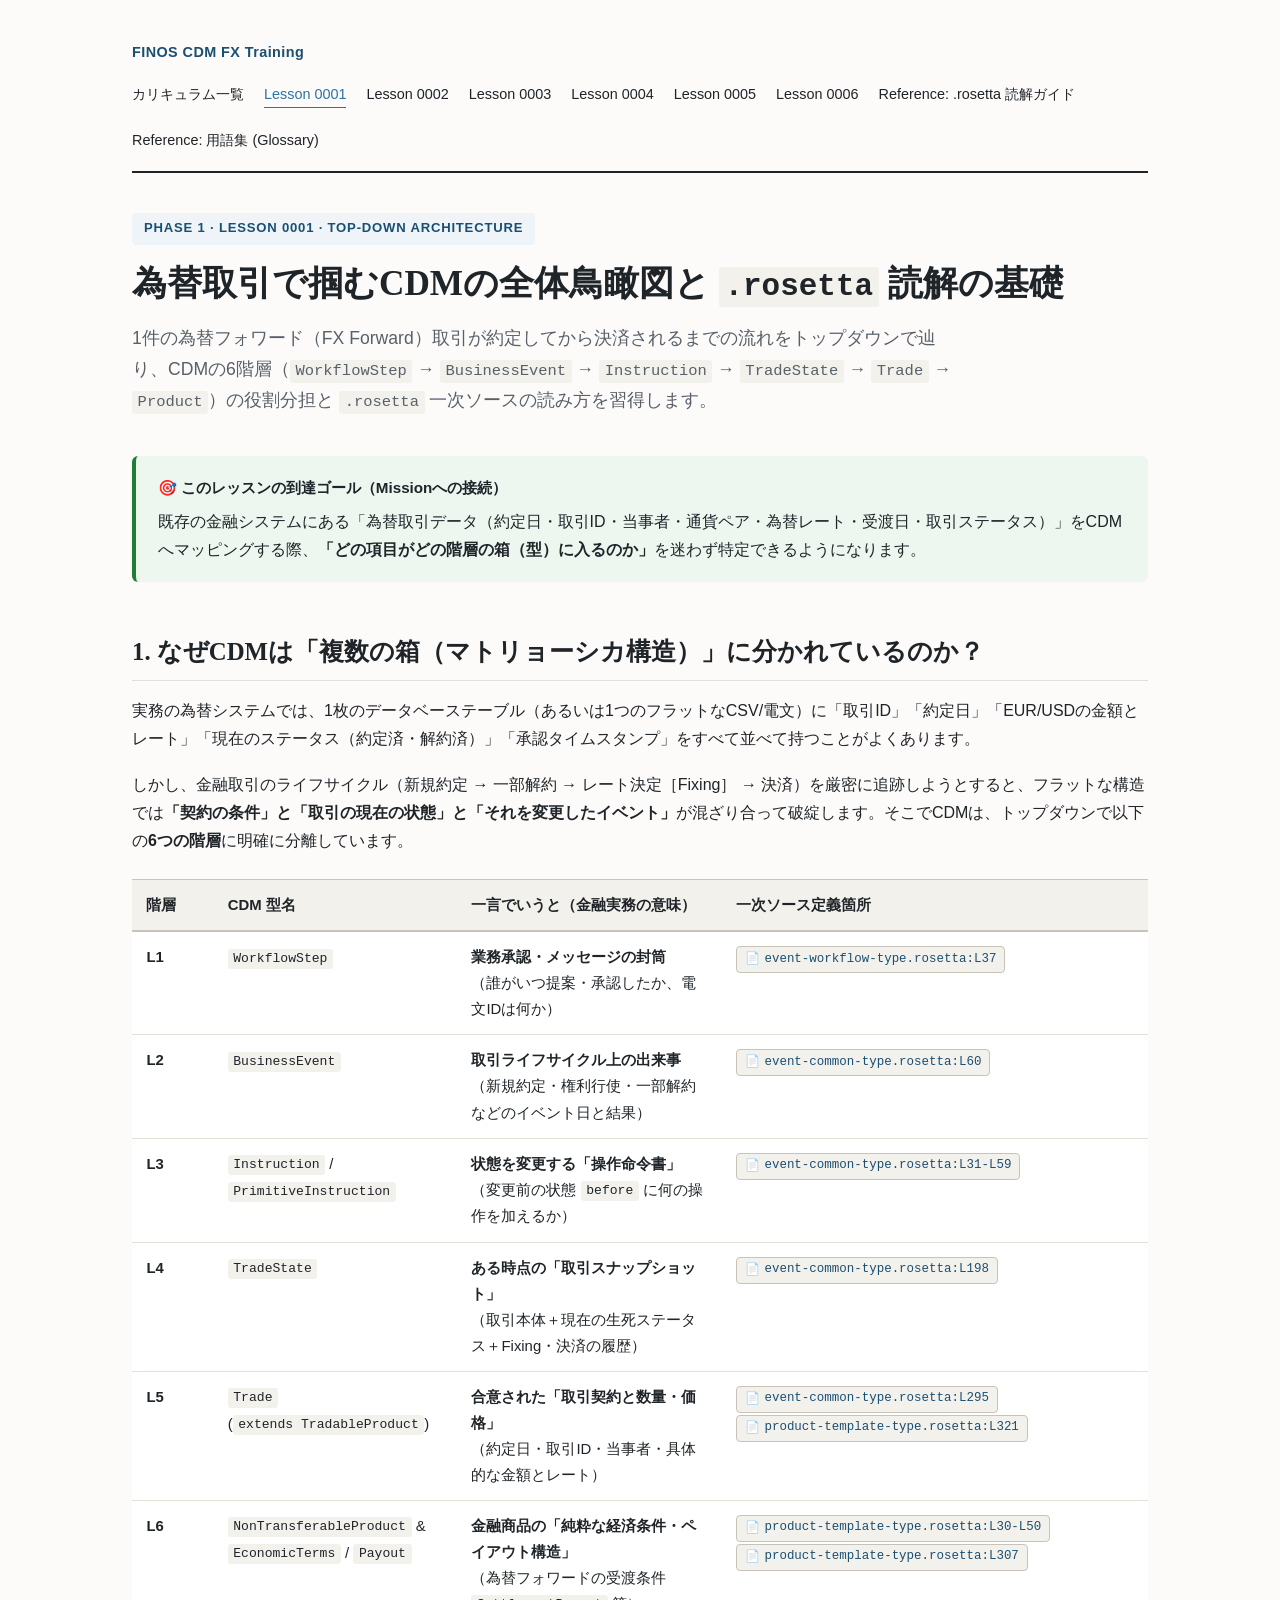
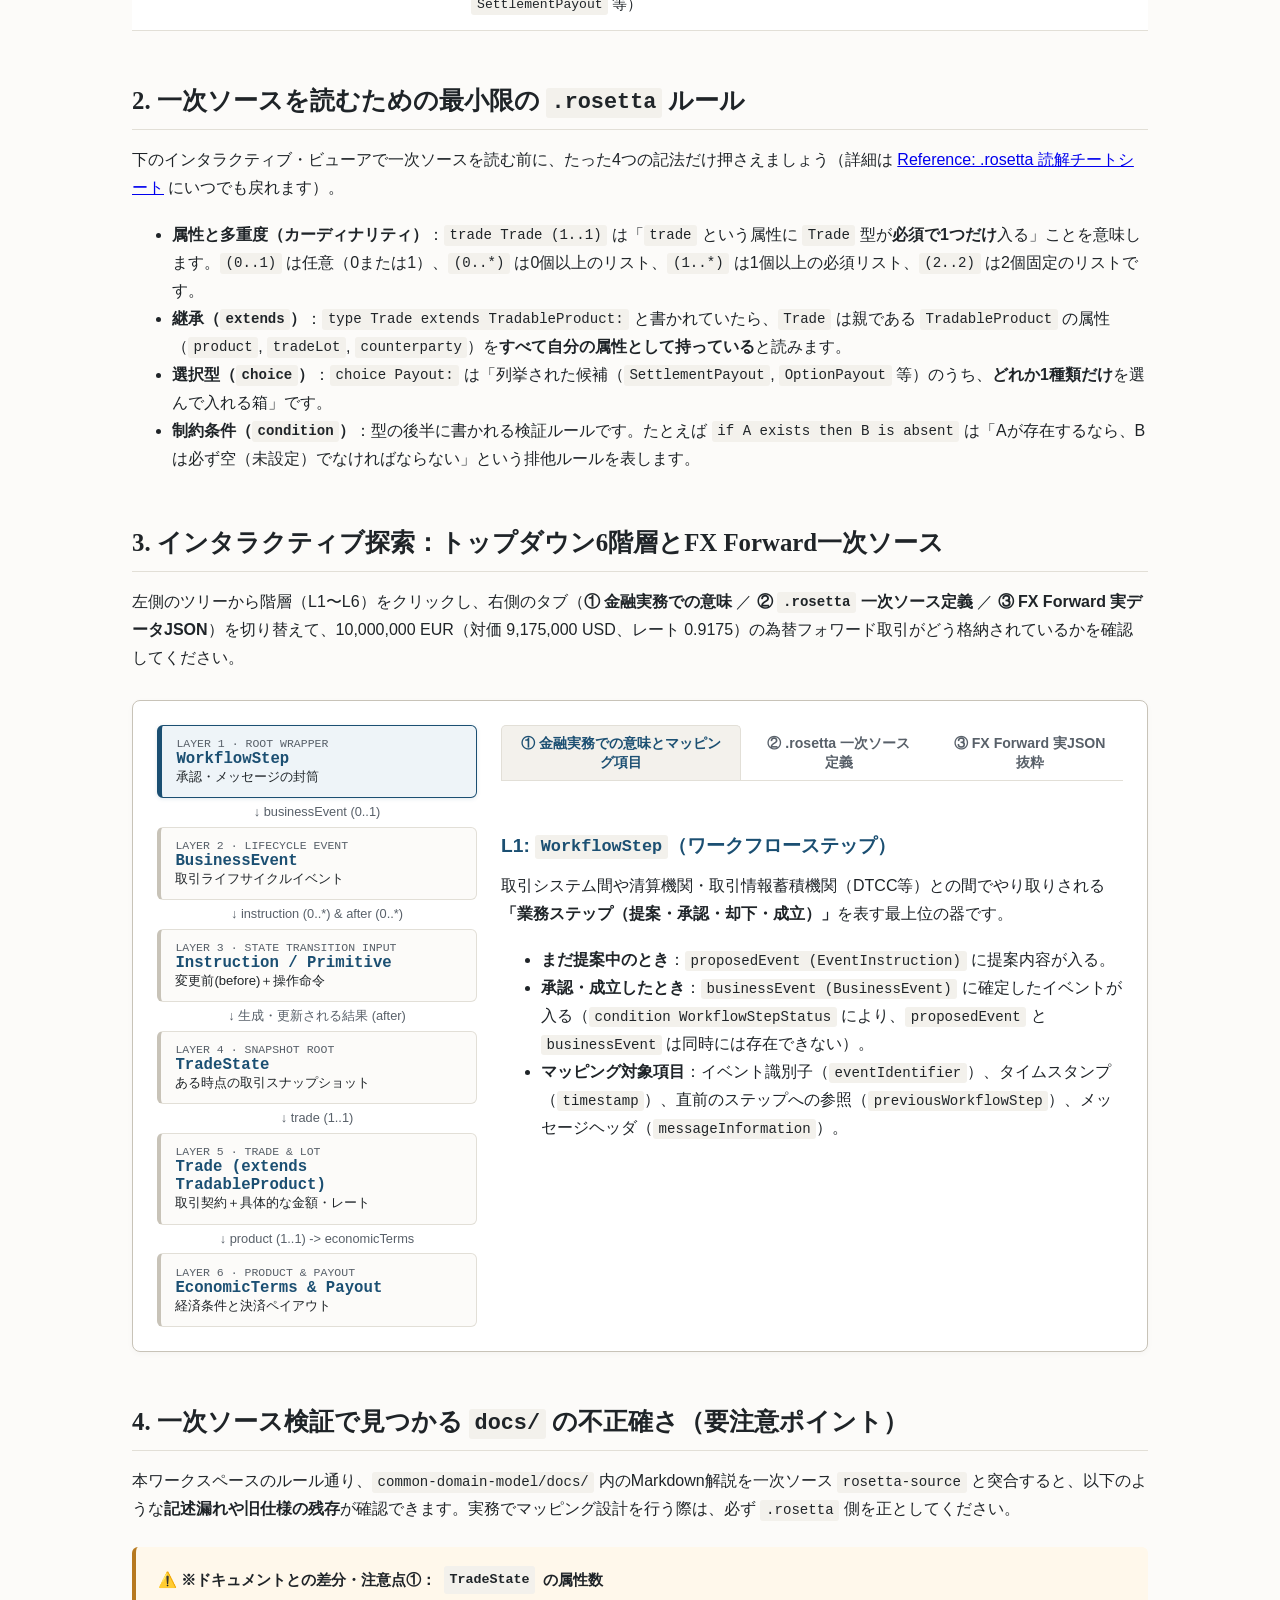
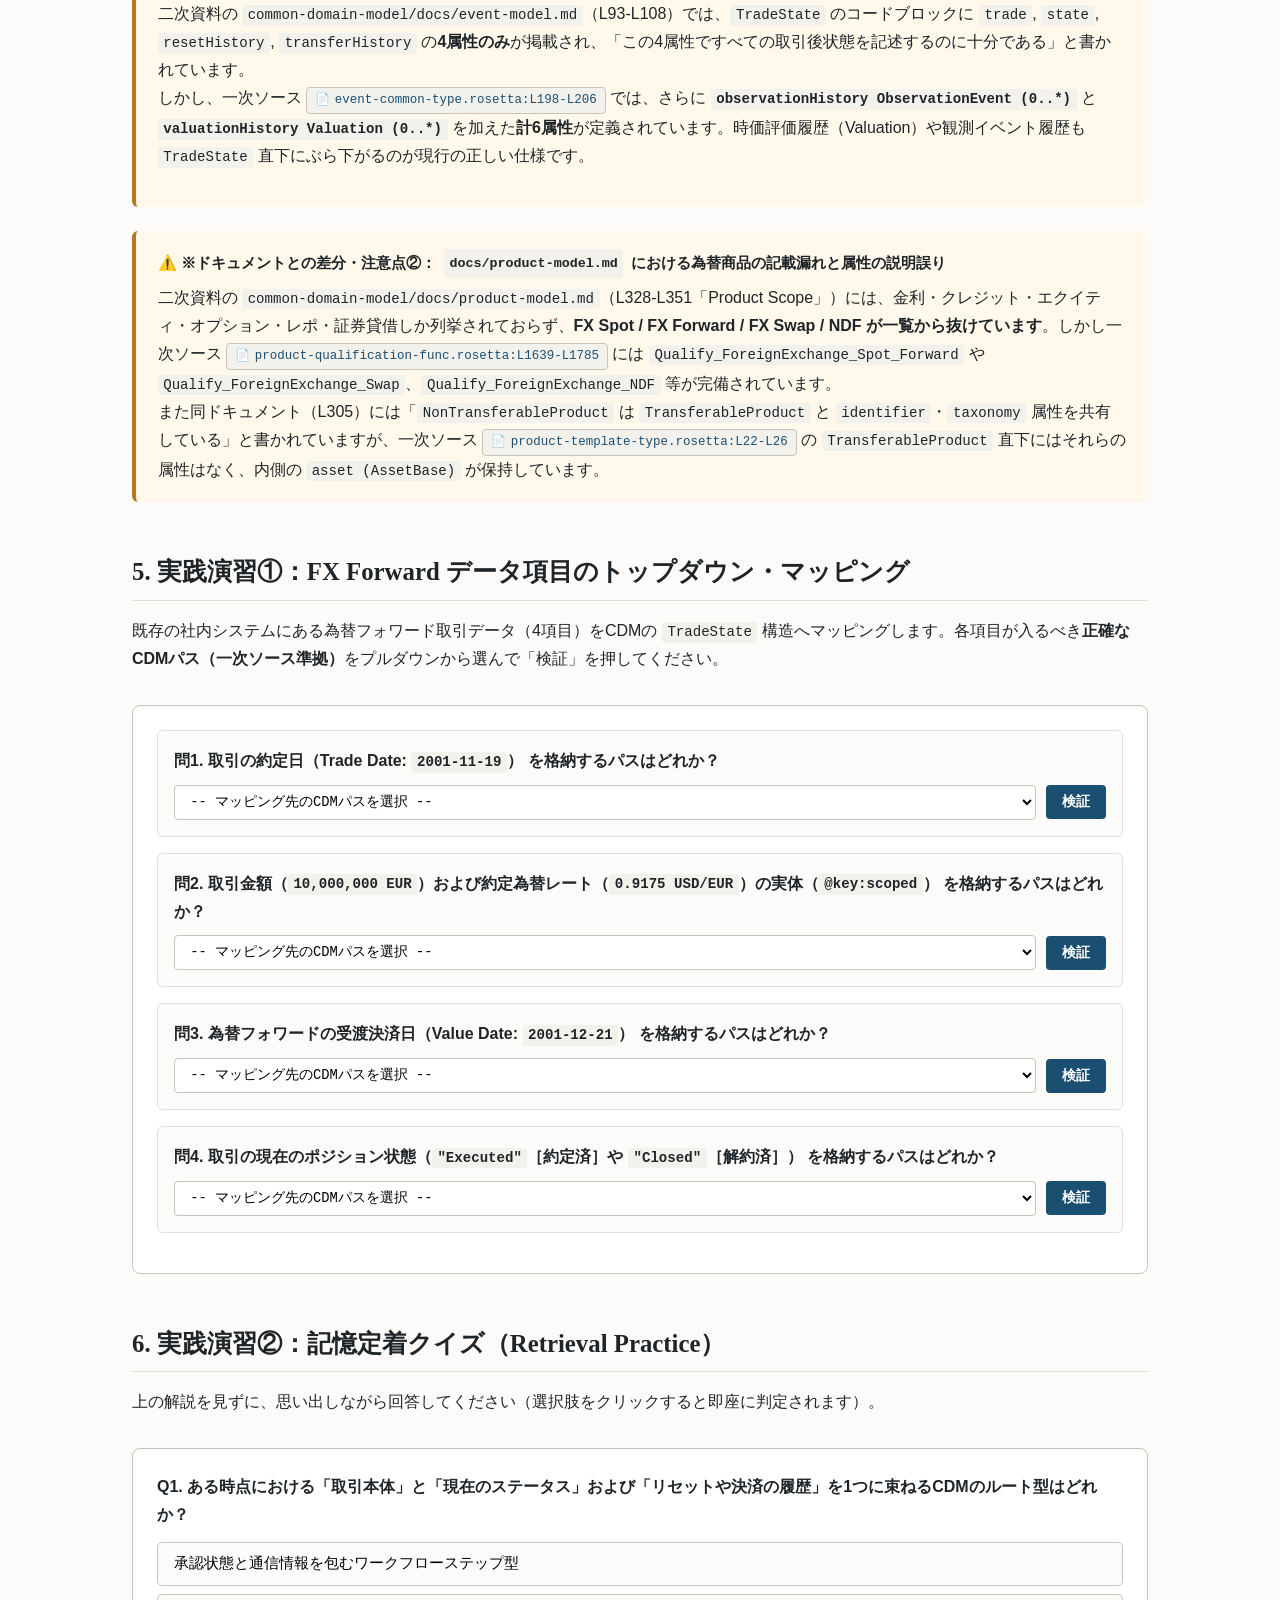
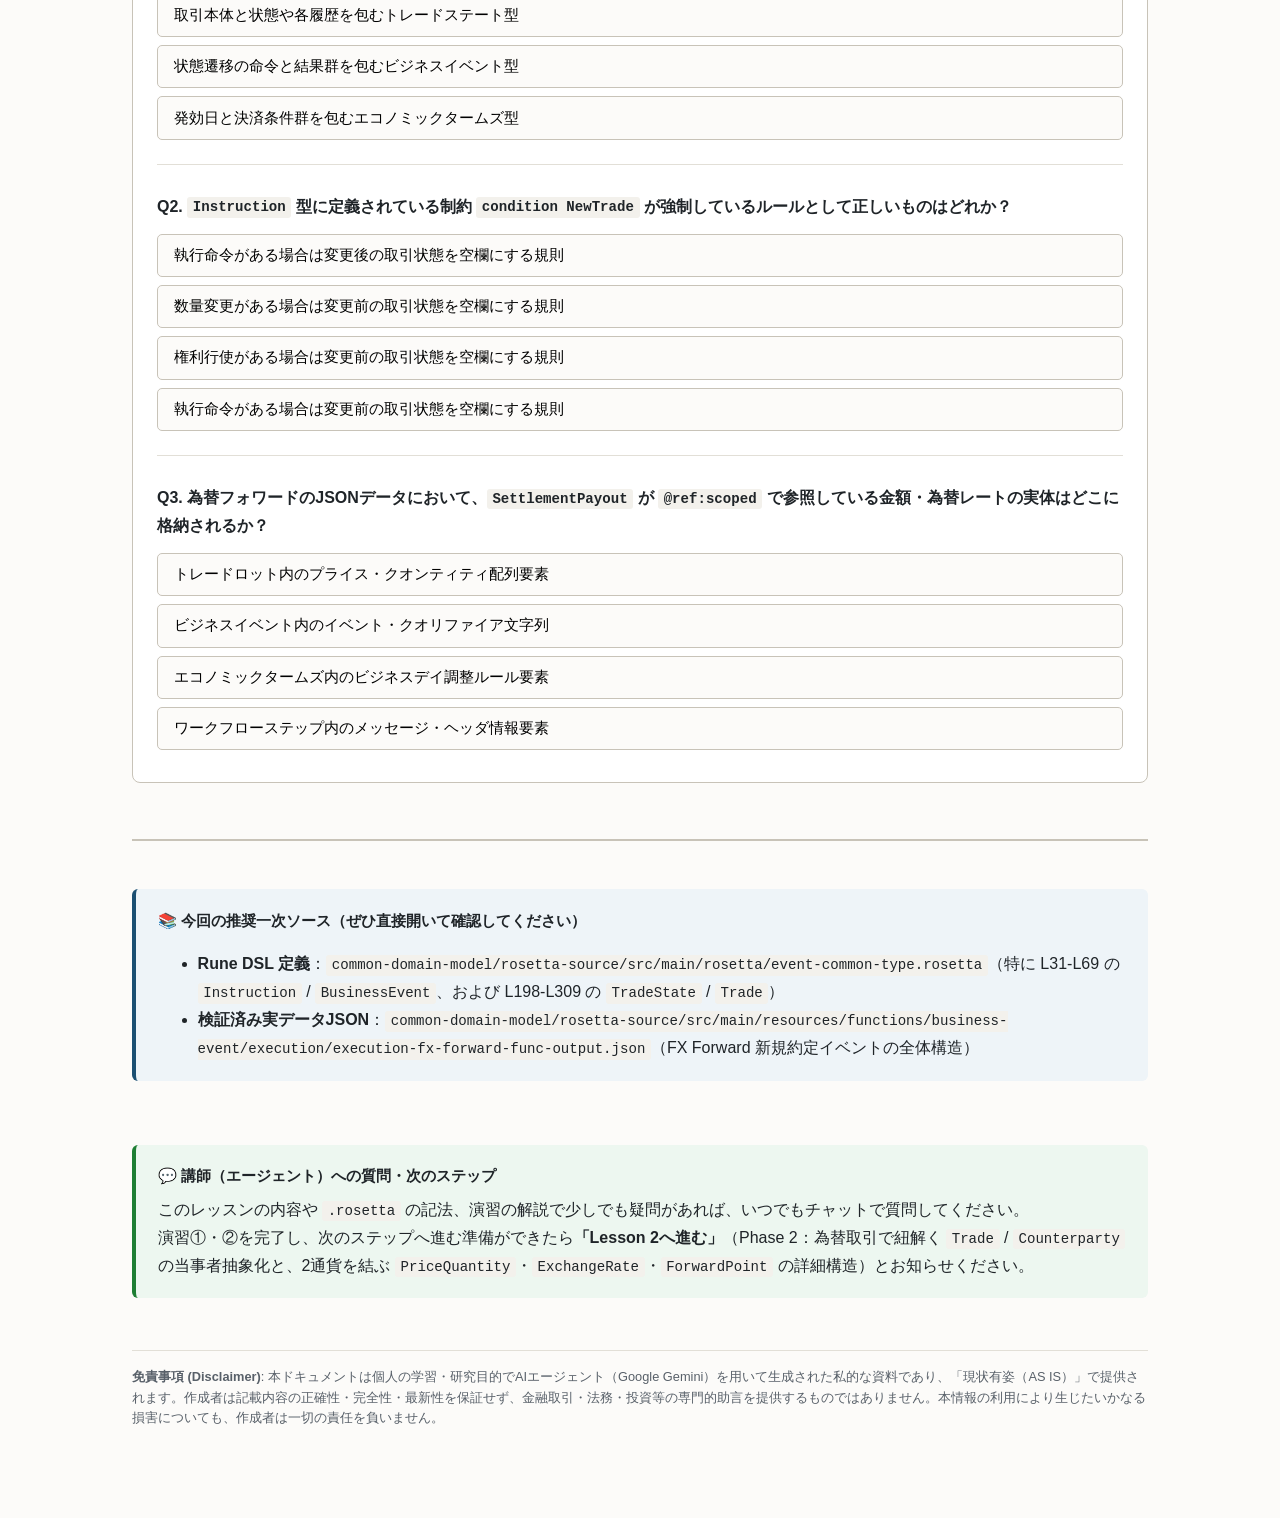
==== commit 3b37ad5d: "publicリポジトリなのでマナーとして免責事項を記載しておく" ====
--- a/lessons/0001-cdm-top-down-overview.html
+++ b/lessons/0001-cdm-top-down-overview.html
@@ -872,6 +872,9 @@
           <code>PriceQuantity</code>・<code>ExchangeRate</code>・<code>ForwardPoint</code> の詳細構造）とお知らせください。
         </p>
       </div>
+      <div class="site-disclaimer">
+        <p><strong>免責事項 (Disclaimer)</strong>: 本ドキュメントは個人の学習・研究目的でAIエージェント（Google Gemini）を用いて生成された私的な資料であり、「現状有姿（AS IS）」で提供されます。作成者は記載内容の正確性・完全性・最新性を保証せず、金融取引・法務・投資等の専門的助言を提供するものではありません。本情報の利用により生じたいかなる損害についても、作成者は一切の責任を負いません。</p>
+      </div>
     </footer>
   </div>
   <script src="../assets/cdm-learning.js"></script>
--- a/assets/style.css
+++ b/assets/style.css
@@ -563,6 +563,19 @@
   display: flex;
   flex-direction: column;
   gap: 1rem;
+}
+
+.site-disclaimer {
+  margin-top: 0.75rem;
+  padding-top: 1rem;
+  border-top: 1px solid var(--border-light);
+  font-size: 0.8rem;
+  line-height: 1.6;
+  color: var(--text-muted);
+}
+
+.site-disclaimer p {
+  margin: 0;
 }
 
 /* Print Optimization */
